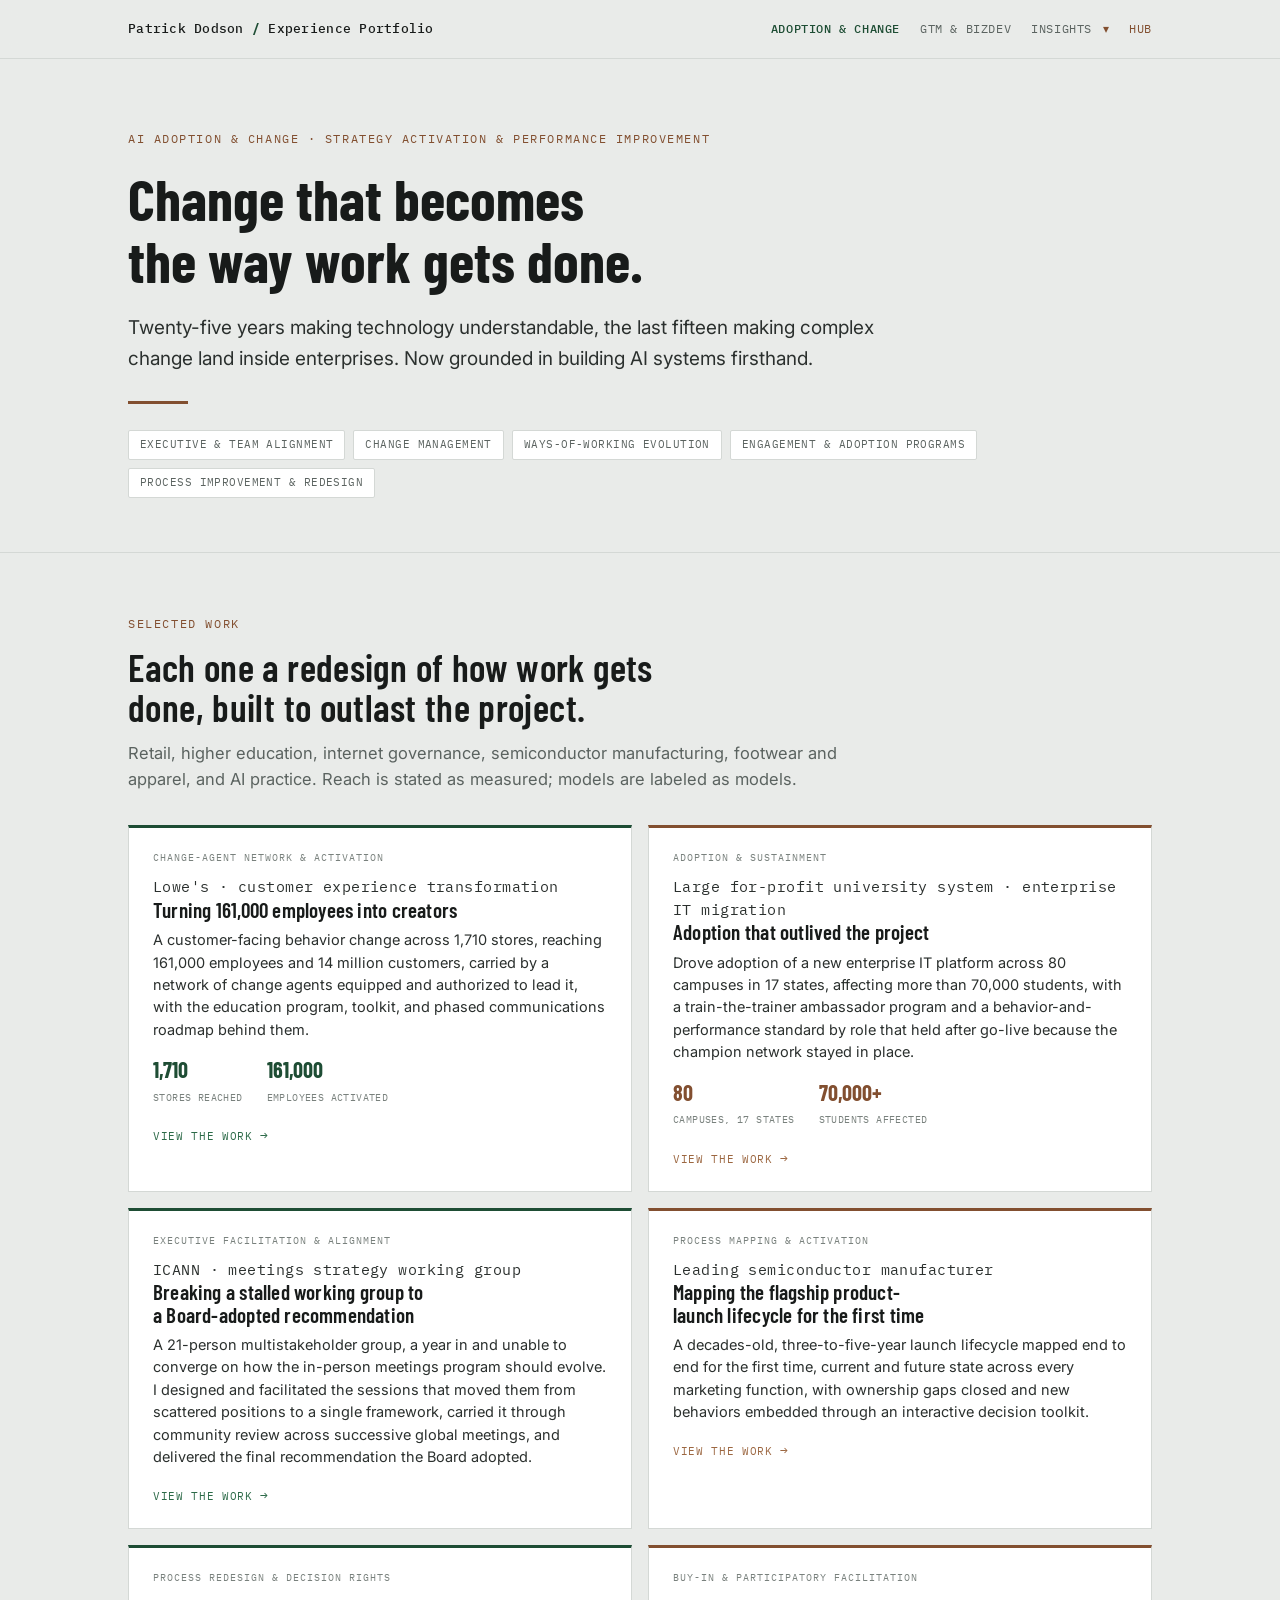
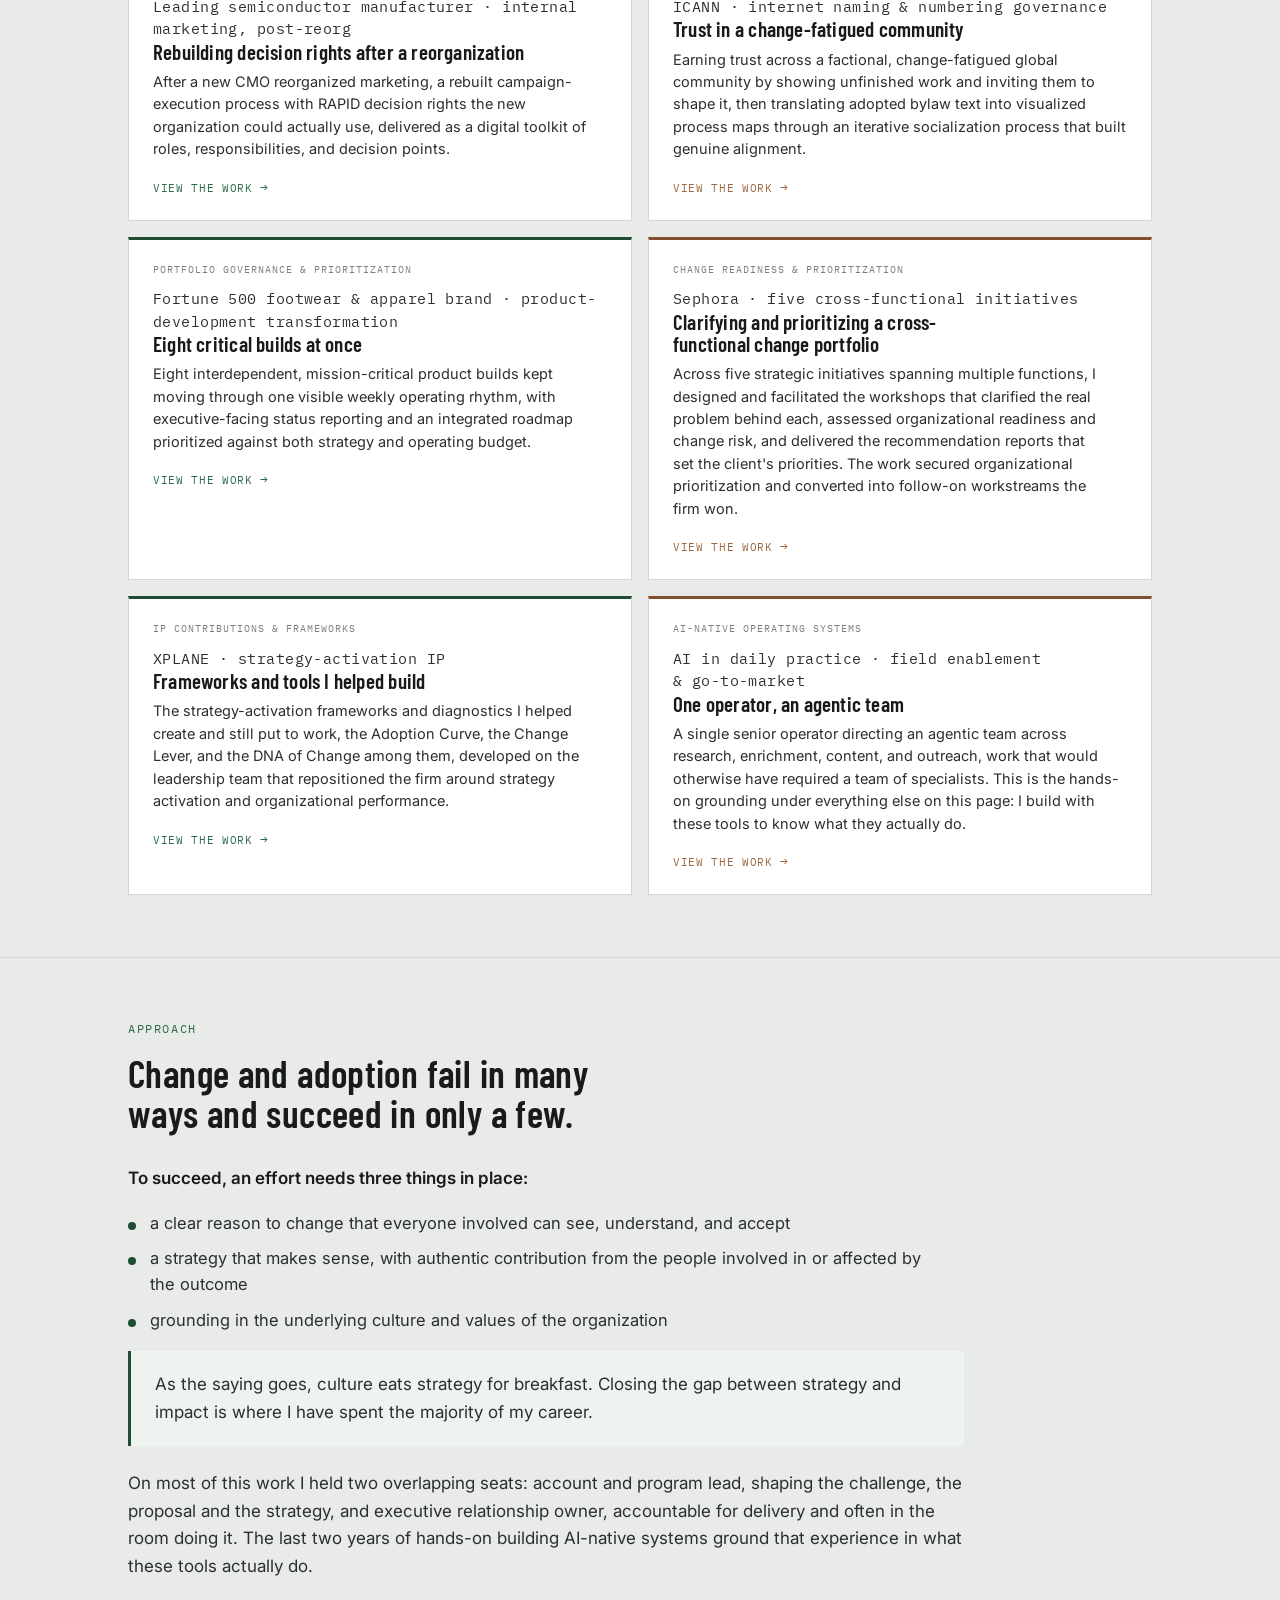
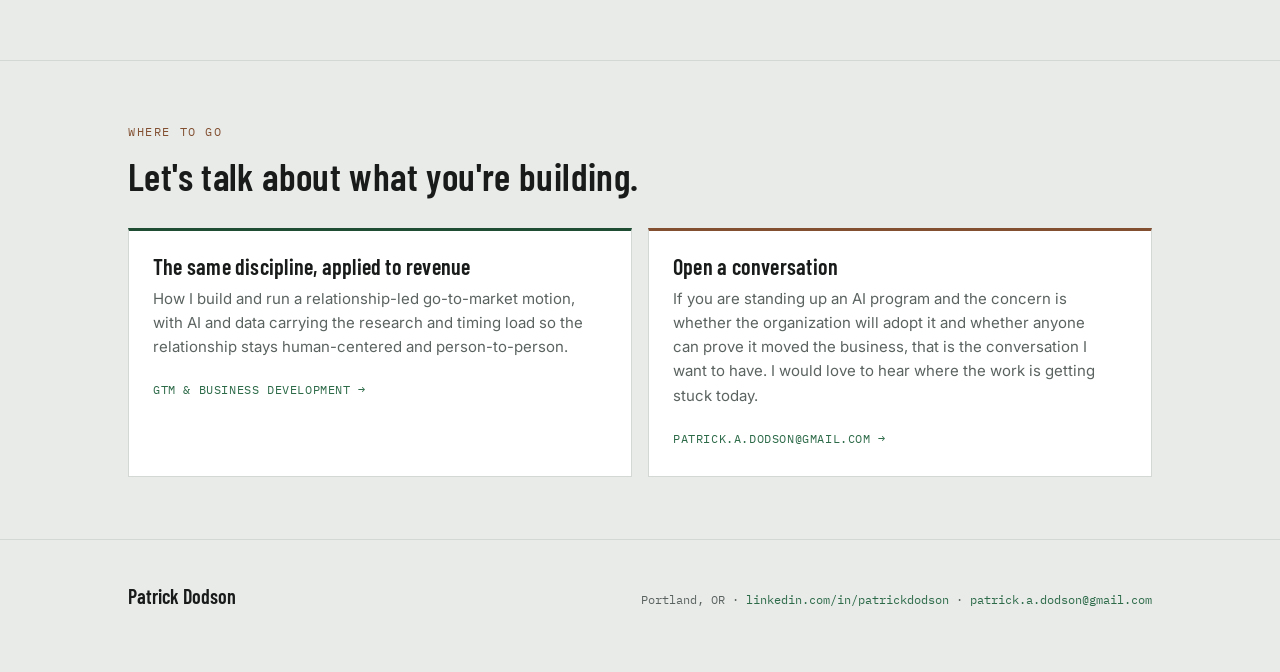
==== adoption-change.html @ 9bbde929 "Add files via upload" ====
<!DOCTYPE html>
<html lang="en">
<head>
<meta charset="utf-8">
<meta name="viewport" content="width=device-width, initial-scale=1">
<title>Patrick Dodson, AI Adoption &amp; Change</title>
<meta name="description" content="Twenty-five years understanding and communicating technology, the last fifteen making complex change land inside enterprises, now grounded in building AI systems by hand. Finding the real problem, then activating the adoption that makes a new way of working the default.">
<link rel="preconnect" href="https://fonts.googleapis.com">
<link rel="preconnect" href="https://fonts.gstatic.com" crossorigin>
<link href="https://fonts.googleapis.com/css2?family=Barlow+Condensed:wght@500;600;700&family=Inter:wght@400;500;600&family=IBM+Plex+Mono:wght@400;500&display=swap" rel="stylesheet">
<style>
/* ===== Perspective Suite shared shell (inlined; source: assets/suite.css) ===== */
/* ============================================================
 Perspective Suite - shared shell
 Paper-and-forest design system. One frame, every page inherits.
 Page-specific diagram CSS lives in each page's own <style> block.
 ============================================================ */

:root{
 --ink:#181b1a; --graphite:#2b302e; --gray:#5b6360; --muted:#79817d;
 --paper:#e9ebe9; --card:#ffffff; --line:#d4d8d5;
 --green:#1e4d34; --green2:#2c6a48; --greenwash:#eef3ef; --greenline:#cde0d3;
 --umber:#824f30; --umber2:#9c6741; --umberwash:#f2ebe3; --umberline:#e3d3c4;
 --disp:"Barlow Condensed",Arial,sans-serif;
 --body:"Inter",Arial,sans-serif;
 --mono:"IBM Plex Mono",ui-monospace,monospace;
}
*{box-sizing:border-box}
html{scroll-behavior:smooth}
body{margin:0;background:var(--paper);color:var(--ink);font-family:var(--body);
 font-size:17px;line-height:1.62;-webkit-font-smoothing:antialiased}
a{color:var(--green2);text-decoration:none}
a:hover{text-decoration:underline}
.wrap{max-width:1080px;margin:0 auto;padding:0 28px}
h1,h2,h3,h4{font-family:var(--disp);font-weight:600;line-height:1.06;letter-spacing:.01em;margin:0;text-wrap:balance}
p{margin:0 0 16px;text-wrap:pretty}
.eyebrow{font-family:var(--mono);font-size:11.5px;letter-spacing:.14em;text-transform:uppercase;color:var(--umber);margin:0 0 14px}
.eyebrow.g{color:var(--green2)}

/* ---- top bar: shared brand + suite nav ---- */
.top{position:sticky;top:0;z-index:40;background:rgba(233,235,233,.9);
 backdrop-filter:saturate(1.1) blur(8px);border-bottom:1px solid var(--line)}
.top .wrap{display:flex;align-items:center;justify-content:space-between;height:58px;gap:16px}
.brand{font-family:var(--mono);font-size:13px;letter-spacing:.02em;color:var(--ink);font-weight:500;white-space:nowrap}
.brand b{color:var(--green)}
.brand a{color:inherit}
.brand a:hover{text-decoration:none}
.nav{display:flex;align-items:center;flex-wrap:wrap;justify-content:flex-end}
.nav a{font-family:var(--mono);font-size:12px;letter-spacing:.05em;text-transform:uppercase;color:var(--gray);margin-left:20px}
.nav a:hover{color:var(--ink);text-decoration:none}
.nav a.here{color:var(--green);font-weight:500}
.nav a.hub{color:var(--umber)}
@media(max-width:900px){.nav a{margin-left:14px;font-size:11px}}

/* "Other perspectives" dropdown (no-JS, touch-safe via <details>) */
.drop{position:relative;margin-left:20px}
.drop>summary{list-style:none;cursor:pointer;font-family:var(--mono);font-size:12px;letter-spacing:.05em;
 text-transform:uppercase;color:var(--gray);white-space:nowrap}
.drop>summary::-webkit-details-marker{display:none}
.drop>summary::after{content:" \25BE";color:var(--umber);margin-left:3px}
.drop>summary:hover{color:var(--ink)}
.drop.hascur>summary{color:var(--green);font-weight:500}
.dropmenu{position:absolute;right:0;top:calc(100% + 12px);background:var(--card);border:1px solid var(--line);
 min-width:210px;padding:6px 0;box-shadow:0 8px 28px rgba(24,27,26,.12);z-index:50}
.dropmenu a{display:block;margin:0;padding:10px 16px;font-family:var(--mono);font-size:12px;letter-spacing:.04em;
 text-transform:uppercase;color:var(--gray)}
.dropmenu a:hover{background:var(--greenwash);color:var(--ink);text-decoration:none}
.dropmenu a.here{color:var(--green);font-weight:500}
@media(max-width:900px){.drop{margin-left:14px}.drop>summary{font-size:11px}}

/* ---- hero ---- */
.hero{padding:70px 0 54px;border-bottom:1px solid var(--line)}
.hero .kicker{font-family:var(--mono);font-size:12px;letter-spacing:.13em;text-transform:uppercase;color:var(--umber);margin-bottom:20px}
.hero h1{font-size:clamp(34px,5.6vw,58px);font-weight:700;letter-spacing:0;max-width:20ch}
.hero .lede{font-size:19px;max-width:66ch;margin-top:22px;color:var(--graphite)}
.hero .lede2{font-size:16px;max-width:66ch;margin-top:14px;color:var(--gray)}
.hero .rule{width:60px;height:3px;background:var(--umber);margin:26px 0 0}
.hero .disciplines{display:flex;flex-wrap:wrap;gap:8px;margin-top:26px}
.hero .disciplines span{font-family:var(--mono);font-size:11px;letter-spacing:.04em;text-transform:uppercase;color:var(--gray);
 background:var(--card);border:1px solid var(--line);border-radius:2px;padding:5px 11px}

/* ---- section shell ---- */
section{padding:62px 0;border-bottom:1px solid var(--line)}
.sec-head{max-width:80ch;margin-bottom:32px}
.sec-head h2{font-size:clamp(26px,3.6vw,38px);font-weight:600}
.sec-head .sub{color:var(--gray);margin-top:12px;font-size:16.5px;max-width:72ch}

/* ---- diagram shell (site convention) ---- */
.dwrap{border:1px solid var(--line);background:var(--card);padding:26px 26px 28px;margin:6px 0 4px}
.dcap{font-family:var(--mono);font-size:11px;letter-spacing:.08em;text-transform:uppercase;color:var(--gray);margin-bottom:22px}
.dcap b{color:var(--umber)}
.note{font-family:var(--mono);font-size:11px;color:var(--muted);letter-spacing:.02em;margin-top:20px;max-width:72ch;line-height:1.6}

/* ---- reusable POV callout pair (opinionated vs observer) ---- */
.pair{display:grid;grid-template-columns:1fr 1fr;gap:16px;margin-top:26px}
@media(max-width:680px){.pair{grid-template-columns:1fr}}
.pcard{background:var(--paper);border:1px solid var(--line);border-top:3px solid var(--green);padding:20px 22px}
.pcard.um{border-top-color:var(--umber)}
.pcard .lab{font-family:var(--mono);font-size:10px;letter-spacing:.1em;text-transform:uppercase;color:var(--muted);margin-bottom:8px}
.pcard h4{font-family:var(--disp);font-weight:600;font-size:19px;color:var(--ink);margin-bottom:8px}
.pcard p{font-size:14px;color:var(--graphite);line-height:1.55;margin:0}
.implic{margin-top:16px;background:var(--umberwash);border:1px solid var(--umberline);border-radius:2px;padding:22px 26px}
.implic .lab{font-family:var(--mono);font-size:10px;letter-spacing:.1em;text-transform:uppercase;color:var(--umber);margin-bottom:8px}
.implic p{font-size:15px;color:var(--graphite);line-height:1.6;margin:0}
.implic.g{background:var(--greenwash);border-color:var(--greenline)}
.implic.g .lab{color:var(--green2)}

/* ---- the POV "sermon" block (first-person, opinionated) ---- */
.pov{max-width:76ch}
.pov p{font-size:17px;color:var(--graphite);margin:0 0 18px}
.pov p strong{color:var(--ink);font-weight:600}
.povmark{border-left:3px solid var(--umber);background:var(--umberwash);padding:20px 24px;margin:8px 0 24px}
.povmark p{margin:0;font-size:17px;color:var(--graphite)}
.povmark.g{border-left-color:var(--green);background:var(--greenwash)}

/* ---- reusable maturity / readiness ladder ---- */
.mat{display:flex;flex-direction:column;gap:6px}
.stage{display:grid;grid-template-columns:44px 1fr;gap:16px;background:var(--paper);border:1px solid var(--line);padding:16px 18px;align-items:start}
.stage .sn{font-family:var(--disp);font-weight:700;font-size:26px;color:var(--muted);line-height:1;text-align:center}
.stage .sname{font-family:var(--disp);font-weight:600;font-size:19px;color:var(--ink);margin-bottom:4px}
.stage .slook{font-size:14px;color:var(--graphite);line-height:1.5;margin:0 0 8px}
.stage .snext{font-family:var(--mono);font-size:11px;letter-spacing:.02em;color:var(--gray);line-height:1.45}
.stage .snext b{color:var(--umber);font-weight:500}
.stage.top{border-color:var(--greenline);background:var(--greenwash);border-left:3px solid var(--green)}
.stage.top .sn{color:var(--green)}
.stage.top .snext b{color:var(--green2)}

/* ---- generic content cards (record, method) ---- */
.grid{display:grid;grid-template-columns:1fr 1fr;gap:16px;margin-top:8px}
@media(max-width:720px){.grid{grid-template-columns:1fr}}
.gcard{border:1px solid var(--line);background:var(--card);border-top:3px solid var(--green);padding:22px 24px}
.gcard.um{border-top-color:var(--umber)}
.gcard .tag{font-family:var(--mono);font-size:10px;letter-spacing:.1em;text-transform:uppercase;color:var(--muted);margin-bottom:10px}
.gcard h3{font-family:var(--disp);font-weight:600;font-size:21px;color:var(--ink);margin-bottom:8px}
.gcard p{font-size:14.5px;color:var(--graphite);line-height:1.55;margin:0}
.gcard .metrics{display:flex;gap:24px;margin-top:16px;flex-wrap:wrap}
.gcard .metric b{font-family:var(--disp);font-weight:700;font-size:22px;color:var(--green);display:block;line-height:1.1}
.gcard.um .metric b{color:var(--umber)}
.gcard .metric span{font-family:var(--mono);font-size:10px;letter-spacing:.04em;text-transform:uppercase;color:var(--muted)}

/* ---- where to go ---- */
.routes{display:grid;grid-template-columns:1fr 1fr;gap:16px;margin-top:8px}
@media(max-width:680px){.routes{grid-template-columns:1fr}}
.route{border:1px solid var(--line);background:var(--card);padding:24px}
.route.umber{border-top:3px solid var(--umber)}
.route.green{border-top:3px solid var(--green)}
.route h3{font-family:var(--disp);font-weight:600;font-size:22px;margin-bottom:8px}
.route p{font-size:15px;color:var(--gray);margin-bottom:16px}
.route .go{font-family:var(--mono);font-size:12px;letter-spacing:.05em;text-transform:uppercase;color:var(--green2)}

/* ---- footer ---- */
footer{padding:40px 0 60px}
footer .fx{display:flex;flex-wrap:wrap;justify-content:space-between;gap:16px;align-items:baseline}
footer .fname{font-family:var(--disp);font-weight:600;font-size:20px;color:var(--ink)}
footer .fmeta{font-family:var(--mono);font-size:12px;color:var(--gray)}

/* ---- shared pill component (layer stacks) ---- */
.pills{display:flex;flex-wrap:wrap;gap:4px}
.pill{font-family:var(--body);font-size:11.5px;padding:3px 9px;border-radius:2px;background:var(--card);color:var(--graphite);border:1px solid var(--line)}
.pill.hl{background:var(--umberwash);border-color:var(--umberline);color:var(--umber);font-weight:600}
.pill.g{background:var(--greenwash);border-color:var(--greenline);color:var(--green);font-weight:600}

</style>
<style>
 .povlist{margin:0 0 18px;padding:0;list-style:none;max-width:74ch}
 .povlist li{position:relative;padding-left:22px;margin-bottom:10px;font-size:16.5px;color:var(--graphite);line-height:1.55}
 .povlist li::before{content:"";position:absolute;left:0;top:11px;width:8px;height:8px;background:var(--green);border-radius:50%}
 .client{font-family:var(--mono);font-size:11px;letter-spacing:.03em;color:var(--umber);margin:0 0 8px}
</style>
<style>
/* case-card images (static, non-zoom) */
.gcard.hasimg{padding:0;overflow:hidden}
.gcard.hasimg .cbody{padding:22px 24px}
.cimg{display:block;width:100%;height:auto;border-bottom:1px solid var(--line);pointer-events:none;-webkit-user-select:none;user-select:none}
.cfig{margin:18px 0 0}
.cfig img{display:block;width:100%;height:auto;border:1px solid var(--line);border-radius:2px;background:var(--card);pointer-events:none;-webkit-user-select:none;user-select:none}
.cfig figcaption{font-family:var(--mono);font-size:10.5px;letter-spacing:.05em;text-transform:uppercase;color:var(--muted);margin-top:8px}
.cthumbs{display:flex;gap:10px;margin-top:18px;flex-wrap:wrap}
.cthumbs figure{margin:0;flex:1 1 0;min-width:132px}
.cthumbs figure img{display:block;width:100%;height:auto;border:1px solid var(--line);background:var(--card);border-radius:2px;pointer-events:none;-webkit-user-select:none;user-select:none}
.cthumbs figcaption{font-family:var(--mono);font-size:10px;letter-spacing:.04em;text-transform:uppercase;color:var(--muted);margin-top:6px}
</style>
<style>
/* expandable case cards + modal */
.casecard{cursor:pointer;transition:box-shadow .15s ease}
.casecard:hover{box-shadow:0 10px 26px rgba(24,27,26,.08)}
.casecard:focus-visible{outline:2px solid var(--green2);outline-offset:2px}
.cardmore{font-family:var(--mono);font-size:11px;letter-spacing:.06em;text-transform:uppercase;color:var(--green2);margin-top:16px}
.casecard.um .cardmore{color:var(--umber2)}
.cardmore span{font-size:13px}
.casemodal{position:fixed;inset:0;z-index:90;display:none;justify-content:center;align-items:flex-start;background:rgba(24,27,26,.5);padding:36px 18px;overflow-y:auto}
.casemodal[data-open="true"]{display:flex}
.casebox{background:var(--card);border:1px solid var(--line);max-width:780px;width:100%;padding:30px 34px 36px;position:relative;margin:auto}
.cm-close{position:absolute;top:14px;right:16px;font-family:var(--mono);font-size:12px;text-transform:uppercase;letter-spacing:.04em;border:1px solid var(--line);background:var(--paper);padding:6px 12px;cursor:pointer;color:var(--gray)}
.cm-close:hover{color:var(--ink);border-color:var(--gray)}
.cm-content .tag{font-family:var(--mono);font-size:10px;letter-spacing:.1em;text-transform:uppercase;color:var(--muted);margin-bottom:8px}
.cm-content .client{font-family:var(--mono);font-size:12px;color:var(--umber);letter-spacing:.02em;margin:0 0 8px}
.cm-content h3{font-family:var(--disp);font-weight:600;font-size:26px;line-height:1.1;margin:0 0 16px;text-wrap:balance;max-width:34ch}
.cm-content p{font-size:15px;line-height:1.62;color:var(--graphite);margin:0 0 14px}
.cm-hero{display:block;width:100%;height:auto;border:1px solid var(--line);margin:4px 0 18px;pointer-events:none;-webkit-user-select:none;user-select:none}
.cm-fig{margin:8px 0 18px}
.cm-fig img{display:block;width:100%;height:auto;border:1px solid var(--line);pointer-events:none;-webkit-user-select:none;user-select:none}
.cm-fig figcaption{font-family:var(--mono);font-size:10.5px;text-transform:uppercase;letter-spacing:.05em;color:var(--muted);margin-top:8px}
.cm-figbig{margin:14px 0 4px}
.cm-figbig img{display:block;width:100%;height:auto;border:1px solid var(--line);pointer-events:none;-webkit-user-select:none;user-select:none}
.cm-figbig figcaption{font-family:var(--mono);font-size:10.5px;text-transform:uppercase;letter-spacing:.05em;color:var(--muted);margin-top:8px}
.cm-figrow{display:grid;grid-template-columns:repeat(3,1fr);gap:12px;margin:8px 0 4px}.cm-figrow.two{grid-template-columns:repeat(2,1fr)}@media(max-width:560px){.cm-figrow{grid-template-columns:repeat(2,1fr)}}
.cm-figrow figure{margin:0}
.cm-figrow img{display:block;width:100%;height:auto;border:1px solid var(--line);pointer-events:none;-webkit-user-select:none;user-select:none}
.cm-figrow figcaption{font-family:var(--mono);font-size:9.5px;text-transform:uppercase;letter-spacing:.04em;color:var(--muted);margin-top:6px}
</style>
<style>.nb{white-space:nowrap}</style>
<style>
.cm-role{font-family:var(--mono);font-size:11px;letter-spacing:.03em;color:var(--umber);margin:0 0 16px}
.cm-row{margin:0 0 14px}
.cm-row .cm-label{font-family:var(--mono);font-size:10px;letter-spacing:.1em;text-transform:uppercase;color:var(--umber2);display:block;margin-bottom:3px}
.cm-row p{margin:0}
.cm-quote{border-left:3px solid var(--green);background:var(--greenwash);padding:14px 18px;margin:8px 0 16px;font-style:italic;color:var(--graphite)}
.cm-pipeline{display:flex;flex-wrap:wrap;align-items:stretch;gap:8px;margin:8px 0 18px}
.cm-pnode{border:1px solid var(--line);background:var(--paper);border-radius:3px;padding:8px 12px;min-width:92px}
.cm-pnm{font-family:var(--disp);font-weight:600;font-size:13px;color:var(--ink)}
.cm-pnd{font-family:var(--mono);font-size:9px;color:var(--gray);margin-top:2px}
.cm-parw{display:flex;align-items:center;color:var(--umber2);font-size:14px}
</style>
</head>
<body>

<div class="top">
 <div class="wrap">
 <div class="brand"><a href="index.html">Patrick&nbsp;Dodson&nbsp;<b>/</b>&nbsp;Experience&nbsp;Portfolio</a></div>
 <nav class="nav">
 <a href="adoption-change.html" class="here">Adoption &amp; Change</a>
 <a href="gtm-bizdev.html">GTM &amp; BizDev</a>
 <details class="drop">
 <summary>Insights</summary>
 <div class="dropmenu">
 <a href="data-analytics.html">Data &amp; Analytics</a>
 <a href="ai-factory.html">AI Factory</a>
 <a href="enterprise-ai-stack.html">Enterprise AI Stack</a>
 </div>
 </details>
 <a href="index.html" class="hub">Hub</a>
 </nav>
 </div>
</div>

<!-- HERO -->
<header class="hero">
 <div class="wrap">
 <div class="kicker">AI Adoption &amp; Change &middot; Strategy activation &amp; performance improvement</div>
 <h1>Change that becomes the way work gets done.</h1>
 <p class="lede">Twenty-five years making technology understandable, the last fifteen making complex change land inside enterprises. Now grounded in building AI systems firsthand.</p>
 <div class="rule"></div>
 <div class="disciplines">
 <span>Executive &amp; team alignment</span>
 <span>Change management</span>
 <span>Ways-of-working evolution</span>
 <span>Engagement &amp; adoption programs</span>
 <span>Process improvement &amp; redesign</span>
 </div>
 </div>
</header>

<!-- SELECTED WORK -->
<section id="work">
 <div class="wrap">
 <div class="sec-head">
 <div class="eyebrow">Selected work</div>
 <h2>Each one a redesign of how work gets done, built to outlast the project.</h2>
 <p class="sub">Retail, higher education, internet governance, semiconductor manufacturing, footwear and apparel, and AI practice. Reach is stated as measured; models are labeled as models.</p>
 </div>
 <div class="grid">

 <div class="gcard casecard" role="button" tabindex="0" data-case="lowes" aria-haspopup="dialog">
 <div class="tag">Change-agent network &amp; activation</div>
 <p class="client">Lowe's &middot; customer experience transformation</p>
 <h3>Turning 161,000 employees into creators</h3>
 <p>A customer-facing behavior change across 1,710 stores, reaching 161,000 employees and 14 million customers, carried by a network of change agents equipped and authorized to lead it, with the education program, toolkit, and phased communications roadmap behind them.</p>
 <div class="metrics">
 <div class="metric"><b>1,710</b><span>Stores reached</span></div>
 <div class="metric"><b>161,000</b><span>Employees activated</span></div>
 </div>
 <div class="cardmore">View the work <span aria-hidden="true">&rarr;</span></div>
 </div>

 <div class="gcard um casecard" role="button" tabindex="0" data-case="university" aria-haspopup="dialog">
 <div class="tag">Adoption &amp; sustainment</div>
 <p class="client">Large for-profit university system &middot; enterprise IT migration</p>
 <h3>Adoption that outlived the project</h3>
 <p>Drove adoption of a new enterprise IT platform across 80 campuses in 17 states, affecting more than 70,000 students, with a train-the-trainer ambassador program and a behavior-and-performance standard by role that held after go-live because the champion network stayed in place.</p>
 <div class="metrics">
 <div class="metric"><b>80</b><span>Campuses, 17 states</span></div>
 <div class="metric"><b>70,000+</b><span>Students affected</span></div>
 </div>
 <div class="cardmore">View the work <span aria-hidden="true">&rarr;</span></div>
 </div>

 <div class="gcard casecard" role="button" tabindex="0" data-case="icann" aria-haspopup="dialog">
 <div class="tag">Executive facilitation &amp; alignment</div>
 <p class="client">ICANN &middot; meetings strategy working group</p>
 <h3>Breaking a stalled working group to a Board-adopted recommendation</h3>
 <p>A 21-person multistakeholder group, a year in and unable to converge on how the in-person meetings program should evolve. I designed and facilitated the sessions that moved them from scattered positions to a single framework, carried it through community review across successive global meetings, and delivered the final recommendation the Board adopted.</p>
 <div class="cardmore">View the work <span aria-hidden="true">&rarr;</span></div>
 </div>


 <div class="gcard um casecard" role="button" tabindex="0" data-case="semi-lifecycle" aria-haspopup="dialog">
 <div class="tag">Process mapping &amp; activation</div>
 <p class="client">Leading semiconductor manufacturer</p>
 <h3>Mapping the flagship product-launch lifecycle for the first time</h3>
 <p>A decades-old, three-to-five-year launch lifecycle mapped end to end for the first time, current and future state across every marketing function, with ownership gaps closed and new behaviors embedded through an interactive decision toolkit.</p>
 <div class="cardmore">View the work <span aria-hidden="true">&rarr;</span></div>
 </div>

 <div class="gcard casecard" role="button" tabindex="0" data-case="semi-decision" aria-haspopup="dialog">
 <div class="tag">Process redesign &amp; decision rights</div>
 <p class="client">Leading semiconductor manufacturer &middot; internal marketing, post-reorg</p>
 <h3>Rebuilding decision rights after a reorganization</h3>
 <p>After a new CMO reorganized marketing, a rebuilt campaign-execution process with RAPID decision rights the new organization could actually use, delivered as a digital toolkit of roles, responsibilities, and decision points.</p>
 <div class="cardmore">View the work <span aria-hidden="true">&rarr;</span></div>
 </div>

 <div class="gcard um casecard" role="button" tabindex="0" data-case="icann-trust" aria-haspopup="dialog">
 <div class="tag">Buy-in &amp; participatory facilitation</div>
 <p class="client">ICANN &middot; internet naming &amp; numbering governance</p>
 <h3>Trust in a change-fatigued community</h3>
 <p>Earning trust across a factional, change-fatigued global community by showing unfinished work and inviting them to shape it, then translating adopted bylaw text into visualized process maps through an iterative socialization process that built genuine alignment.</p>
 <div class="cardmore">View the work <span aria-hidden="true">&rarr;</span></div>
 </div>

 <div class="gcard casecard" role="button" tabindex="0" data-case="footwear" aria-haspopup="dialog">
 <div class="tag">Portfolio governance &amp; prioritization</div>
 <p class="client">Fortune 500 footwear &amp; apparel brand &middot; product-development transformation</p>
 <h3>Eight critical builds at once</h3>
 <p>Eight interdependent, mission-critical product builds kept moving through one visible weekly operating rhythm, with executive-facing status reporting and an integrated roadmap prioritized against both strategy and operating budget.</p>
 <div class="cardmore">View the work <span aria-hidden="true">&rarr;</span></div>
 </div>

 <div class="gcard um casecard" role="button" tabindex="0" data-case="sephora" aria-haspopup="dialog">
 <div class="tag">Change readiness &amp; prioritization</div>
 <p class="client">Sephora &middot; five cross-functional initiatives</p>
 <h3>Clarifying and prioritizing a cross-functional change portfolio</h3>
 <p>Across five strategic initiatives spanning multiple functions, I designed and facilitated the workshops that clarified the real problem behind each, assessed organizational readiness and change risk, and delivered the recommendation reports that set the client's priorities. The work secured organizational prioritization and converted into follow-on workstreams the firm won.</p>
 <div class="cardmore">View the work <span aria-hidden="true">&rarr;</span></div>
 </div>


 <div class="gcard casecard" role="button" tabindex="0" data-case="ip-frameworks" aria-haspopup="dialog">
 <div class="tag">IP contributions &amp; frameworks</div>
 <p class="client">XPLANE &middot; strategy-activation IP</p>
 <h3>Frameworks and tools I helped build</h3>
 <p>The strategy-activation frameworks and diagnostics I helped create and still put to work, the Adoption Curve, the Change Lever, and the DNA of Change among them, developed on the leadership team that repositioned the firm around strategy activation and organizational performance.</p>
 <div class="cardmore">View the work <span aria-hidden="true">&rarr;</span></div>
 </div>

 <div class="gcard um casecard" role="button" tabindex="0" data-case="ai-operator" aria-haspopup="dialog">
 <div class="tag">AI-native operating systems</div>
 <p class="client">AI in daily practice &middot; field enablement &amp; <span class="nb">go-to-market</span></p>
 <h3>One operator, an agentic team</h3>
 <p>A single senior operator directing an agentic team across research, enrichment, content, and outreach, work that would otherwise have required a team of specialists. This is the hands-on grounding under everything else on this page: I build with these tools to know what they actually do.</p>
 <div class="cardmore">View the work <span aria-hidden="true">&rarr;</span></div>
 </div>

 </div>
 </div>
</section>

<!-- APPROACH -->
<section id="approach">
 <div class="wrap">
 <div class="sec-head">
 <div class="eyebrow g">Approach</div>
 <h2>Change and adoption fail in many ways and succeed in only a few.</h2>
 </div>
 <div class="pov">
 <p class="lead" style="font-size:17px;color:var(--ink);font-weight:600">To succeed, an effort needs three things in place:</p>
 <ul class="povlist">
 <li>a clear reason to change that everyone involved can see, understand, and accept</li>
 <li>a strategy that makes sense, with authentic contribution from the people involved in or affected by the outcome</li>
 <li>grounding in the underlying culture and values of the organization</li>
 </ul>
 <div class="povmark g">
 <p>As the saying goes, culture eats strategy for breakfast. Closing the gap between strategy and impact is where I have spent the majority of my career.</p>
 </div>
 <p>On most of this work I held two overlapping seats: account and program lead, shaping the challenge, the proposal and the strategy, and executive relationship owner, accountable for delivery and often in the room doing it. The last two years of hands-on building AI-native systems ground that experience in what these tools actually do.</p>
 </div>
 </div>
</section>

<!-- WHERE TO GO -->
<section id="talk">
 <div class="wrap">
 <div class="sec-head">
 <div class="eyebrow">Where to go</div>
 <h2>Let's talk about what you're building.</h2>
 </div>
 <div class="routes">
 <div class="route green">
 <h3>The same discipline, applied to revenue</h3>
 <p>How I build and run a relationship-led go-to-market motion, with AI and data carrying the research and timing load so the relationship stays human-centered and person-to-person.</p>
 <a class="go" href="gtm-bizdev.html">GTM &amp; business development &rarr;</a>
 </div>
 <div class="route umber">
 <h3>Open a conversation</h3>
 <p>If you are standing up an AI program and the concern is whether the organization will adopt it and whether anyone can prove it moved the business, that is the conversation I want to have. I would love to hear where the work is getting stuck today.</p>
 <a class="go" href="mailto:patrick.a.dodson@gmail.com">patrick.a.dodson@gmail.com &rarr;</a>
 </div>
 </div>
 </div>
</section>

<footer>
 <div class="wrap fx">
 <div class="fname">Patrick Dodson</div>
 <div class="fmeta">Portland, OR &middot; <a href="https://www.linkedin.com/in/patrickdodson" target="_blank" rel="noopener">linkedin.com/in/patrickdodson</a> &middot; <a href="mailto:patrick.a.dodson@gmail.com">patrick.a.dodson@gmail.com</a></div>
 </div>
</footer>


<div class="casemodal" id="caseModal" role="dialog" aria-modal="true" aria-label="Case study">
 <div class="casebox"><button class="cm-close">Close &times;</button><div class="cm-content"></div></div>
</div>
<div hidden id="caseSources">
<div class="casesrc" id="case-icann"><div class="tag">Executive facilitation &amp; alignment</div><p class="client">ICANN · meetings strategy working group</p><h3>Breaking a stalled working group to a Board-adopted recommendation</h3><p>ICANN's multistakeholder working group had spent roughly a year trying to agree how the in-person meetings program should evolve, and had stalled. The questions were real, the stakeholders many, and the group could not converge on a way forward.</p><p>I designed and facilitated the working sessions that moved a 21-person group from scattered positions to a single framework, then carried that framework through community review across successive global meetings so it held up in public before it ever reached the Board.</p><p>The Board adopted the final recommendation, including a regional-rotation schedule and an evolved public-forum structure for the meetings program.</p><div class="cm-figrow two"><figure><img src="assets/img/icann_hero.jpg" alt="Facilitated multistakeholder working session"><figcaption>Facilitating the multistakeholder working sessions</figcaption></figure><figure><img src="assets/img/icann_reco.png" alt="The regional-rotation meetings schedule the Board adopted"><figcaption>The meetings rotation the Board adopted at ICANN50</figcaption></figure></div></div>
<div class="casesrc" id="case-sephora"><div class="tag">Change readiness &amp; prioritization</div><p class="client">Sephora · five cross-functional initiatives</p><h3>Clarifying and prioritizing a cross-functional change portfolio</h3><p>Rapid growth had outpaced the organization's processes, and leadership needed to decide which initiatives would most improve how its people work, and in what order.</p><p>Across five cross-functional initiatives, I designed and facilitated the assessment and the workshops that clarified the real problem behind each, read organizational readiness and change risk, and produced the recommendation reports leadership set its priorities from.</p><p>The work secured organizational prioritization and converted into follow-on workstreams the firm won.</p><div class="cm-figrow"><figure><img src="assets/img/seph_journey.png" alt="Change activation journey model"><figcaption>Activation journey</figcaption></figure><figure><img src="assets/img/seph_impact.png" alt="Change impact assessment overview"><figcaption>Impact assessment</figcaption></figure><figure><img src="assets/img/seph_tools.png" alt="Recommended activation tools and tactics"><figcaption>Tools &amp; tactics</figcaption></figure></div><figure class="cm-figbig"><img src="assets/img/seph_activities.png" alt="The assessment and facilitation process"><figcaption>Assessment and facilitation process</figcaption></figure></div>
<div class="casesrc" id="case-semi-lifecycle"><div class="tag">Process mapping &amp; activation</div><p class="client">Leading Semiconductor Manufacturer · marketing lifecycle for flagship product launches</p><h3>Mapping the flagship product-launch lifecycle for the first time</h3><p class="cm-role">Role · account and program lead, and delivery team member</p><div class="cm-row"><span class="cm-label">Problem</span><p>The company's marketing for flagship product launches ran on a lifecycle that cascaded three to five years across more than a dozen functions. When one function raised a flag, no one, including the CMO, could tell whether it was recoverable inside the launch window or a real threat to being ready when the product shipped. Ownership was unclear from function to function, no one owned the whole process end-to-end, (and we found a six-month stretch with no one minding the process at all).</p></div><div class="cm-row"><span class="cm-label">Complexity</span><p>A decades-old methodology executed through habit and tribal knowledge, carried in people's heads across a massive staff ecosystem, with hand-offs, gives and gets, and dependencies that had never been made explicit.</p></div><div class="cm-row"><span class="cm-label">What I did</span><p>Mapped the entire lifecycle end to end for the first time, stage by stage, through every marketing function, with the people who run it. Clarified groups, milestones, roles, and interdependencies at every stage, and defined the paths connecting each marketer with those before and after them. Built a department alignment kit with online and offline resource planning and training, plus a visual vocabulary, activation tools, templates, and playbooks to embed the new behaviors.</p></div><div class="cm-row"><span class="cm-label">How it stuck</span><p>An online knowledge-sharing portal grounded the change so teams found the process at the moment they needed it, not in a binder they would never open.</p></div><div class="cm-row"><span class="cm-label">Result</span><p>Delivered visibility into entire process across a massive staff ecosystem for the first time, shifting a decades-old methodology. Broke down silos from product inception through campaigns and launch, and improved the ability to spot bottlenecks, balance workload, and escalate material issues to executive leadership.</p></div><div class="cm-figrow two"><figure><img src="assets/img/semi_lifecycle_1.jpg" alt="Process maps and activation tools on the wall"><figcaption>A visual vocabulary, activation tools, templates, and playbooks to embed new behaviors.</figcaption></figure><figure><img src="assets/img/semi_lifecycle_2.jpg" alt="Knowledge-sharing portal screens"><figcaption>An online knowledge-sharing portal to ground the change in daily practice.</figcaption></figure></div></div>
<div class="casesrc" id="case-semi-decision"><div class="tag">Process redesign &amp; decision rights</div><p class="client">Leading Semiconductor Manufacturer · internal marketing function, following a reorganization under a new CMO</p><h3>Rebuilding decision rights after a reorganization</h3><p class="cm-role">Role · account and program lead, and delivery team member</p><div class="cm-row"><span class="cm-label">Problem</span><p>A new CMO reorganized the marketing function, and campaign execution needed a consistent process and clear decision-making to match the new structure. Without it, the reorganization would leave people unsure who decided what, and the launch machine would stall on ambiguity.</p></div><div class="cm-row"><span class="cm-label">Complexity</span><p>The redesign had to span all marketing functions and supporting departments at once, and land a new decision model people would actually use in daily work, not just a diagram on a wall.</p></div><div class="cm-row"><span class="cm-label">What I did</span><p>Mapped current and future state across all marketing functions and supporting departments, and applied a RAPID decision model so every step of the new process carried a clear recommend, agree, perform, input, and decide. Built an interactive digital toolkit depicting roles, responsibilities, efforts, and decision points across the new operating process, so the reorganized team could see exactly how work and decisions now flowed.</p></div><div class="cm-row"><span class="cm-label">How it stuck</span><p>The interactive toolkit gave the reorganized function a shared, navigable reference for the new way of working, tied to the new structure rather than the habits of the old one.</p></div><div class="cm-row"><span class="cm-label">Result</span><p>A consistent campaign-execution process aligned to the reorganized marketing organization, with decision rights made explicit at every stage and a living reference the team could navigate.</p></div><figure class="cm-figbig"><img src="assets/img/semi_decision_1.jpg" alt="RAPID decision-rights card opened on the campaign process map"><figcaption>A stage of the redesigned process with its RAPID card opened, showing who recommends, agrees, performs, inputs, and decides.</figcaption></figure></div>
<div class="casesrc" id="case-lowes"><div class="tag">Behavior change at scale</div><p class="client">Lowe's · customer experience transformation</p><h3>Turning 161,000 employees into creators</h3><p class="cm-role">Role · account and program lead, and delivery team member</p><div class="cm-row"><span class="cm-label">Problem</span><p>Lowe's set out to deliver a new customer experience across its stores, which meant moving frontline employees from an order-taker mindset to a creator mindset. The scale was the challenge: 1,710 stores, 161,000 employees, and 14 million customers.</p></div><div class="cm-row"><span class="cm-label">Complexity</span><p>A behavior change reaching every store and every employee segment, with no lever except influence, where success depended on frontline associates actually adopting a new way of working with customers.</p></div><div class="cm-row"><span class="cm-label">What I did</span><p>Established the organizational foundation for change. Audited current state to inform a current-to-future-state strategy, behavioral standards, and guidelines; built an employee engagement framework and a phased communications roadmap reaching every store; created an education program and an engagement toolkit of alignment maps, learning tools, in-store signage, playbooks, and executive presentations; produced a two-minute Creator Mindset animation and leadership learning maps; mapped the ideal customer experience at home, on the go, in-store, and in the contact center; and reinforced the behaviors with table tents in break rooms and cafeterias.</p></div><div class="cm-row"><span class="cm-label">How it stuck</span><p>Created a network of change agents, equipped and authorized to drive the new customer-facing behaviors, who became the leaders driving the initiative across every store.</p></div><div class="cm-row"><span class="cm-label">Result</span><p>The organizational foundation for change established across 1,710 stores and 161,000 employees, with a change-agent network carrying the new behaviors into daily store operations.</p></div><div class="cm-figrow"><figure><img src="assets/img/lowes_1.jpg" alt="Changing the associate's mindset sketch"><figcaption>Changing the associate's mindset, from order-taker to creator, sketched with the team.</figcaption></figure><figure><img src="assets/img/lowes_2.jpg" alt="Creator Mindset animation still"><figcaption>A two-minute Creator Mindset animation set expectations for the new way of working.</figcaption></figure></div><figure class="cm-figbig"><img src="assets/img/lowes_3.jpg" alt="Inspiring Creators customer experience map"><figcaption>Customer experience mapping: the ideal outcome at home, on the go, in-store, and in the contact center.</figcaption></figure></div>
<div class="casesrc" id="case-icann-trust"><div class="tag">Trust &amp; participatory change</div><p class="client">ICANN · the body coordinating and managing the internet's naming and numbering system</p><h3>Trust in a change-fatigued community</h3><p class="cm-role">Role · account and program lead, and active member of the delivery team</p><div class="cm-row"><span class="cm-label">Problem</span><p>ICANN needed to move its global multistakeholder community and its own organization through significant change in a very short timeframe. The community was factional and openly suspicious of incoming leadership. The roughly 400-person staff carried low morale and change fatigue from earlier efforts that never landed.</p></div><div class="cm-row"><span class="cm-label">Complexity</span><p>No single party had authority over the outcome. Trust had to be earned across groups with competing interests, and a new CEO's credibility was on the line before he had a track record to stand on.</p></div><div class="cm-row"><span class="cm-label">What I did</span><p>Where the usual move was to produce a finished visual in weeks that could be used for communicating a strategy, we worked with the incoming CEO to take a wholly different approach: creating partially-developed concepts and ideas and generating deliberately unfinished, blueprint-level drafts that signaled his understanding was still forming and invited the community to shape it rather than judge it. I helped design and run that participatory process, including multiple input and collaboration sessions with ICANN staff and Community Leaders, and even a single community input session with more than 800 attendees at a global ICANN meeting. The results of those efforts drove production of finished visual infographic maps from the community's own inputs. In parallel I designed and help lead a culture assessment for the core organization: one-on-one interviews with executives and board members, a working session with staff, and a Culture and Change report and strategic narrative that paired current and future-state maps with a specific change case, including surfaced obstacles, and recommendation approaches to address them.</p></div><div class="cm-row"><span class="cm-label">How it stuck</span><p>Showing unfinished work turned stakeholders into participants and changed judgment into contribution. The process itself became the vehicle for building trust that carried into later change efforts. This is why we refer to the deliverables as artifacts: they are what is left behind that represents a change in how a team engages and solves sticky or complex challenges.</p></div><div class="cm-row"><span class="cm-label">Result</span><p>A shared framework of understanding across factions, and a repeatable participatory model the organization reused as it worked through its most consequential transitions.</p></div><blockquote class="cm-quote">"We count on this partnership to help us navigate along the path of change."</blockquote><div class="cm-figrow"><figure><img src="assets/img/icann_trust_2.jpg" alt="Working group facilitation sessions"><figcaption>Facilitating alignment across working groups and stakeholder communities.</figcaption></figure><figure><img src="assets/img/icann_trust_3.jpg" alt="Who Runs the Internet map built with the community"><figcaption>Maps built from the community's own inputs became shared reference points and frameworks for understanding and evaluating change progress, not top-down pronouncements that miss the mark.</figcaption></figure></div><figure class="cm-figbig"><img src="assets/img/icann_trust_1.jpg" alt="Culture change workshops and current-to-future-state maps"><figcaption>Culture Change Initiative: interviews, working sessions, paired current and future-state maps, and a culture change assessment for the executive leadership team.</figcaption></figure></div>
<div class="casesrc" id="case-ai-operator"><div class="tag">AI-native operating systems</div><p class="client">AI in daily practice · field enablement and go-to-market</p><h3>One operator, an agentic team</h3><p class="cm-role">Role · principal, built and operated end to end</p><div class="cm-row"><span class="cm-label">Problem</span><p>A market and channel development team ran an under-resourced field force that had to identify ideal-profile independent agencies for a professional employer offering, with limited tooling for the research.</p></div><div class="cm-row"><span class="cm-label">Complexity</span><p>The sourcing and qualification work was manual, slow, and hard to reproduce consistently across a field team, which put the burden on individual judgment rather than a repeatable rule.</p></div><div class="cm-row"><span class="cm-label">What I did</span><p>Built an operating engine, not a headcount. Claude and Clay for sourcing and enrichment, MCP integrations to bring local data files and web tools into the workflow, and generated outputs the field team could act on. From an 831-row licensing seed I narrowed to 398 verified independent agencies by territory and name-pattern rules, then scored to a 57-agency priority tier, and codified it as a portable playbook for other metros.</p></div><div class="cm-row"><span class="cm-label">Measured &amp; modeled</span><p>The row counts above are actuals. On effort, I built a bottom-up model, labeled as a model, that set a 4.5-hour-per-contact manual baseline and put a 600-contact run at roughly 2,700 hours of displaced manual effort against about four hours of engineering and human oversight.</p></div><div class="cm-row"><span class="cm-label">On my own engine</span><p>Same pattern for my own go-to-market work, with a quality-assurance step for sequences before outreach, and Claude, Figma, and GitHub to build proposal and pipeline engagements. Work that would have required a team of four, a marketing manager, an information and graphic designer, a UI and UX developer, and a content writer, I directed as a single senior operator running a comparable team of agentic members.</p></div><div class="cm-row"><span class="cm-label">The point</span><p>The staffing savings were real but beside the point for a bootstrapped operator. The breakthrough was cadence. What once took weeks now takes days; what took days now takes hours. Two purposeful years in the tools taught me what these systems actually do, so I can tell an organization what is worth implementing, and why, before it starts "flinging AI" at problems out of FOMO.</p></div><div class="cm-pipeline"><div class="cm-pnode"><div class="cm-pnm">Source &amp; enrich</div><div class="cm-pnd">Claude + Clay</div></div><div class="cm-parw">&rarr;</div><div class="cm-pnode"><div class="cm-pnm">Integrate</div><div class="cm-pnd">MCP: local files + web tools</div></div><div class="cm-parw">&rarr;</div><div class="cm-pnode"><div class="cm-pnm">Score &amp; rule</div><div class="cm-pnd">territory + pattern rules, priority tiers</div></div><div class="cm-parw">&rarr;</div><div class="cm-pnode"><div class="cm-pnm">Generate</div><div class="cm-pnd">field-ready outputs &amp; surfaces</div></div><div class="cm-parw">&rarr;</div><div class="cm-pnode"><div class="cm-pnm">Oversee</div><div class="cm-pnd">QA + human judgment</div></div></div></div>
<div class="casesrc" id="case-footwear"><div class="tag">Portfolio governance</div><p class="client">Fortune 500 footwear and apparel brand · product-development transformation</p><h3>Eight critical builds at once</h3><p class="cm-role">Role · program lead, portfolio governance</p><div class="cm-row"><span class="cm-label">Problem</span><p>The brand was building a suite of eight distinct but interrelated, mission-critical product-development tools to replace legacy systems, each sponsored inside a complex organization with competing priorities.</p></div><div class="cm-row"><span class="cm-label">Complexity</span><p>Concurrent workstreams with different owners and dependencies. Left implicit, collisions and trade-offs surface late, and decisions get made reactively, late, and often absent of strategic context.</p></div><div class="cm-row"><span class="cm-label">What I did</span><p>I designed and facilitated a day-long strategy and planning session for the entire 35-plus-member team across all eight products, surfacing opportunities and tension points for the team to address together and align on the strategy. From there I made the work visible: an interactive dashboard shown on a large screen in the weekly team stand-up, with a multi-step escalation framework and, for each step, the associated content and the actions for remedy or resolution. Every workstream, its timing, dependencies, and benefits, was on the wall for everyone to see and reference.</p></div><div class="cm-row"><span class="cm-label">How it worked</span><p>When collisions surfaced, leaders made informed trade-offs together, aligned to the primary strategy, and everyone understood the reasoning behind a decision. The discipline was to keep the conversation about getting the answer right, not about individual or functional agendas, which only holds when everyone is bought into the strategy first.</p></div><div class="cm-row"><span class="cm-label">Result</span><p>A running operating rhythm that surfaced trade-offs early and resolved them in the open, across eight interdependent builds.</p></div></div>
<div class="casesrc" id="case-university"><div class="tag">Enterprise adoption</div><p class="client">Large for-profit university system · enterprise IT migration</p><h3>Adoption that outlived the project</h3><p class="cm-role">Role · account and program lead</p><div class="cm-row"><span class="cm-label">Problem</span><p>A migration to a new enterprise IT platform across 80 campuses in 17 states, affecting more than 70,000 students. Success depended on staff actually adopting new roles, workflows, and behaviors, not just the system going live.</p></div><div class="cm-row"><span class="cm-label">Complexity</span><p>The technical implementers owned the detailed, largely impenetrable training content for every process. Left there, adoption would stall on material no one could use day to day.</p></div><div class="cm-row"><span class="cm-label">What I did</span><p>Ran a gap analysis between current state and the target vision to surface barriers, clarified the value proposition to secure buy-in, and focused on the 100 most common use cases, turning dense content into accessible visual desk references for each of the six student-facing departments on every campus. Built a train-the-trainer ambassador network to create advocates, set behavior and performance standards by employee segment across more than 100 new processes, and stood up a dashboard to monitor and optimize the rollout.</p></div><div class="cm-row"><span class="cm-label">How it stuck</span><p>The ambassador and champion network stayed in place after launch to drive adoption and keep people supported and accountable, so the new way of working held rather than the effort ending at go-live.</p></div><div class="cm-row"><span class="cm-label">Result</span><p>Staff adoption across nearly 100 processes and a successful 18-month program with very high satisfaction.</p></div><div class="cm-figrow"><figure><img src="assets/img/university_2.jpg" alt="Accessible visual desk reference for a process"><figcaption>Dense process content turned into accessible visual desk references for the most common use cases.</figcaption></figure><figure><img src="assets/img/university_3.jpg" alt="18-month activation roadmap across stakeholder tiers"><figcaption>An 18-month activation roadmap sequencing awareness, training, and go-live support across every stakeholder tier.</figcaption></figure></div><figure class="cm-figbig"><img src="assets/img/university_1.jpg" alt="Change initiative journey map"><figcaption>The change journey mapped for staff: a phased path from preview and inform, through training, to go-live.</figcaption></figure></div>
<div class="casesrc" id="case-ip-frameworks"><div class="tag">IP contributions &amp; frameworks</div><p class="client">Frameworks and diagnostics I helped create at XPLANE and regularly put to work</p><h3>Frameworks and tools I helped build</h3><p class="cm-role">Role · co-author and practitioner</p><div class="cm-row"><span class="cm-label">In practice</span><p>A method is only as good as its adoption, so I lean on a core set of frameworks and tools that make change legible to the people living through it. I helped build these during my time at XPLANE, and I still reach for them.</p></div><div class="cm-figrow"><figure><img src="assets/img/ip_frameworks_1.jpg" alt="Adoption Curve"><figcaption>The Adoption Curve: moving people from Hear it, to Believe it, to Live it, tracked as degree of support over time.</figcaption></figure><figure><img src="assets/img/ip_frameworks_2.jpg" alt="Change Lever"><figcaption>The Change Lever: strategy and tactics move an organization from current to future state, with capacity for change as the fulcrum.</figcaption></figure><figure><img src="assets/img/ip_frameworks_3.jpg" alt="DNA of Change eight design principles"><figcaption>DNA of Change: eight design principles for organizational transformation.</figcaption></figure><figure><img src="assets/img/ip_frameworks_4.jpg" alt="Barriers to Behavior Change diagnostic"><figcaption>Barriers to Behavior Change: a user-centered diagnostic for surfacing where resistance actually lives.</figcaption></figure><figure><img src="assets/img/ip_frameworks_5.jpg" alt="Change framework comparison across major change models"><figcaption>A comparison of the major change models, from Lewin and Kotter to Prosci and BJ Fogg, mapped to common phases. I work across them rather than pledging to one.</figcaption></figure><figure><img src="assets/img/ip_frameworks_6.jpg" alt="Process improvement methods compared: Lean, Six Sigma, and Visual Process Innovation"><figcaption>Visual Process Innovation mapped against the major process-improvement methods, showing where Lean, Six Sigma, and the rest each fit.</figcaption></figure><figure><img src="assets/img/ip_frameworks_7.jpg" alt="Six core principles of Visual Process Innovation"><figcaption>The six core principles of Visual Process Innovation.</figcaption></figure></div></div>
</div>
<script>
(function(){
 var modal=document.getElementById('caseModal'); if(!modal) return;
 var box=modal.querySelector('.cm-content'), closeBtn=modal.querySelector('.cm-close'), lastFocus=null;
 function open(id){var src=document.getElementById('case-'+id); if(!src)return; box.innerHTML=src.innerHTML; modal.setAttribute('data-open','true'); document.body.style.overflow='hidden'; closeBtn.focus();}
 function close(){modal.removeAttribute('data-open'); document.body.style.overflow=''; box.innerHTML=''; if(lastFocus)lastFocus.focus();}
 document.querySelectorAll('.casecard').forEach(function(c){
 c.addEventListener('click',function(){lastFocus=c; open(c.getAttribute('data-case'));});
 c.addEventListener('keydown',function(e){if(e.key==='Enter'||e.key===' '){e.preventDefault();lastFocus=c;open(c.getAttribute('data-case'));}});
 });
 modal.addEventListener('click',function(e){if(e.target===modal||e.target===closeBtn)close();});
 closeBtn.addEventListener('click',close);
 document.addEventListener('keydown',function(e){if(e.key==='Escape'&&modal.getAttribute('data-open')==='true')close();});
})();
</script>
</body>
</html>
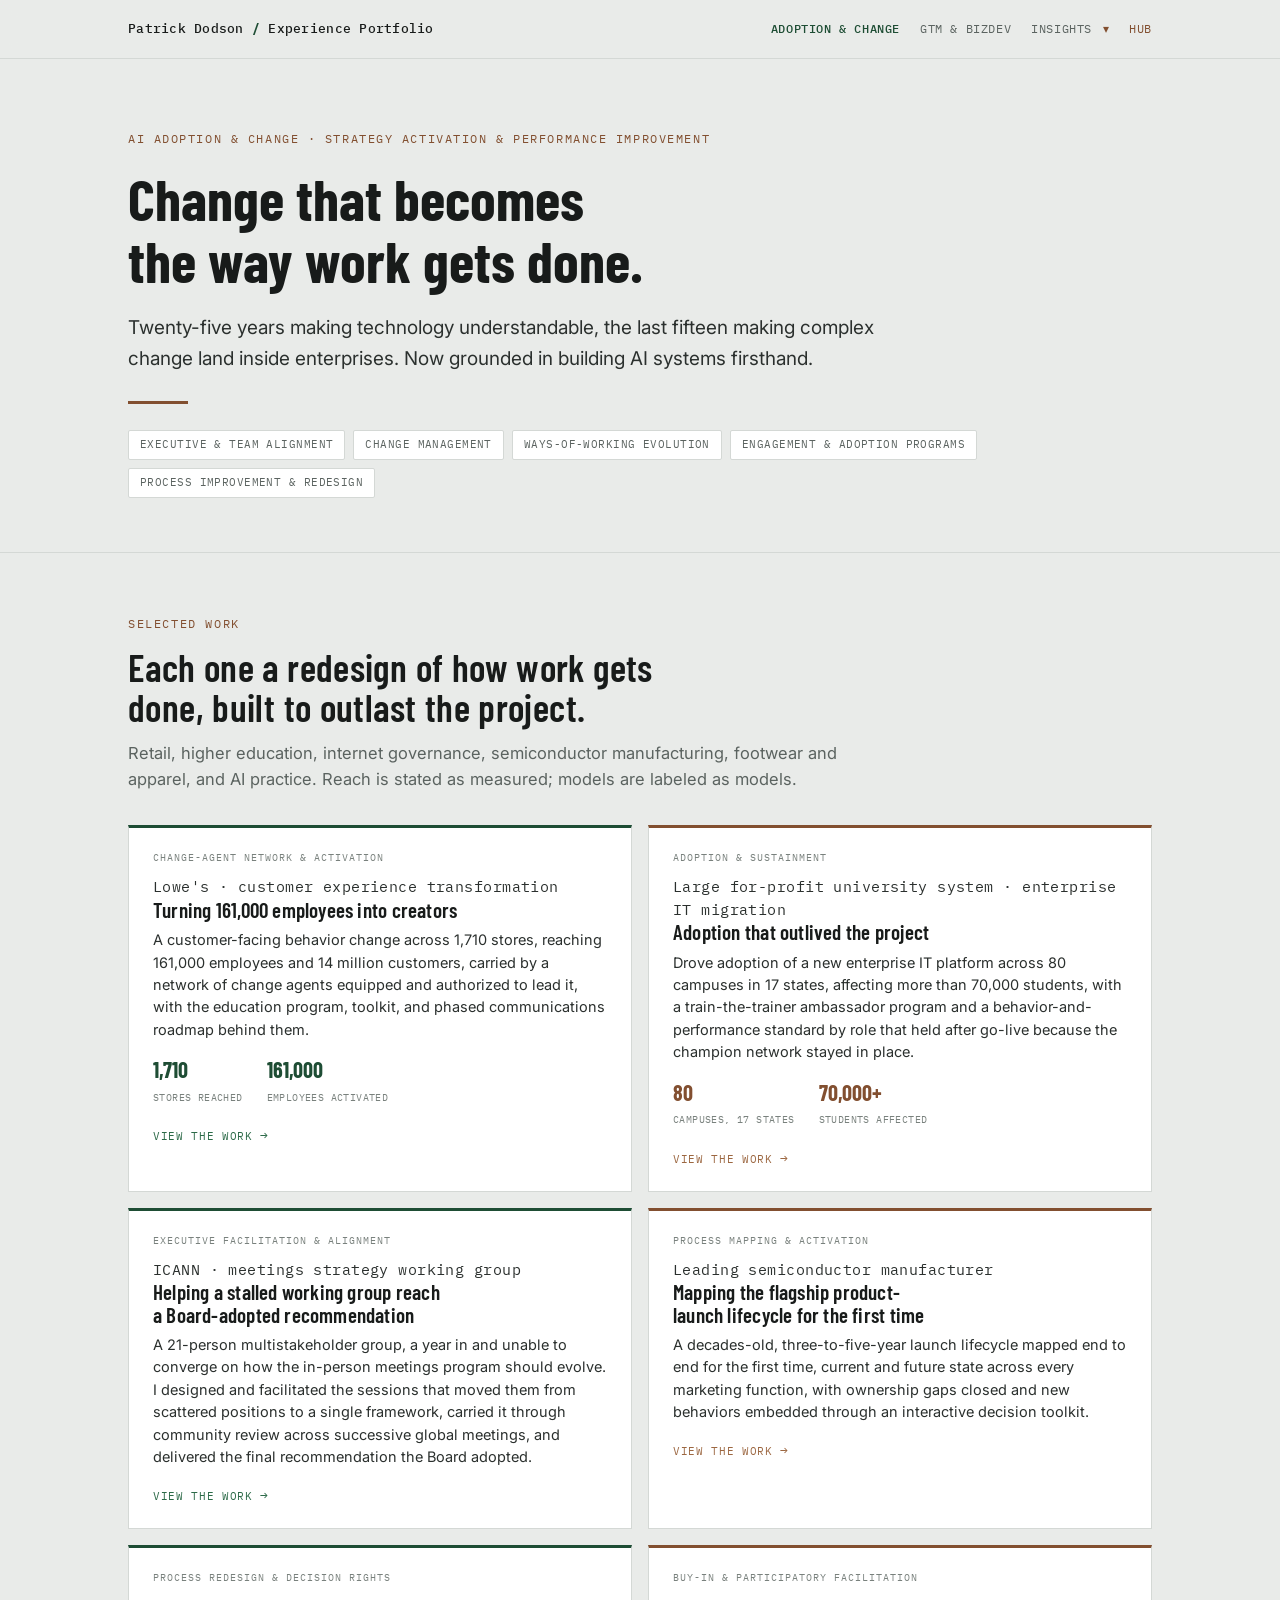
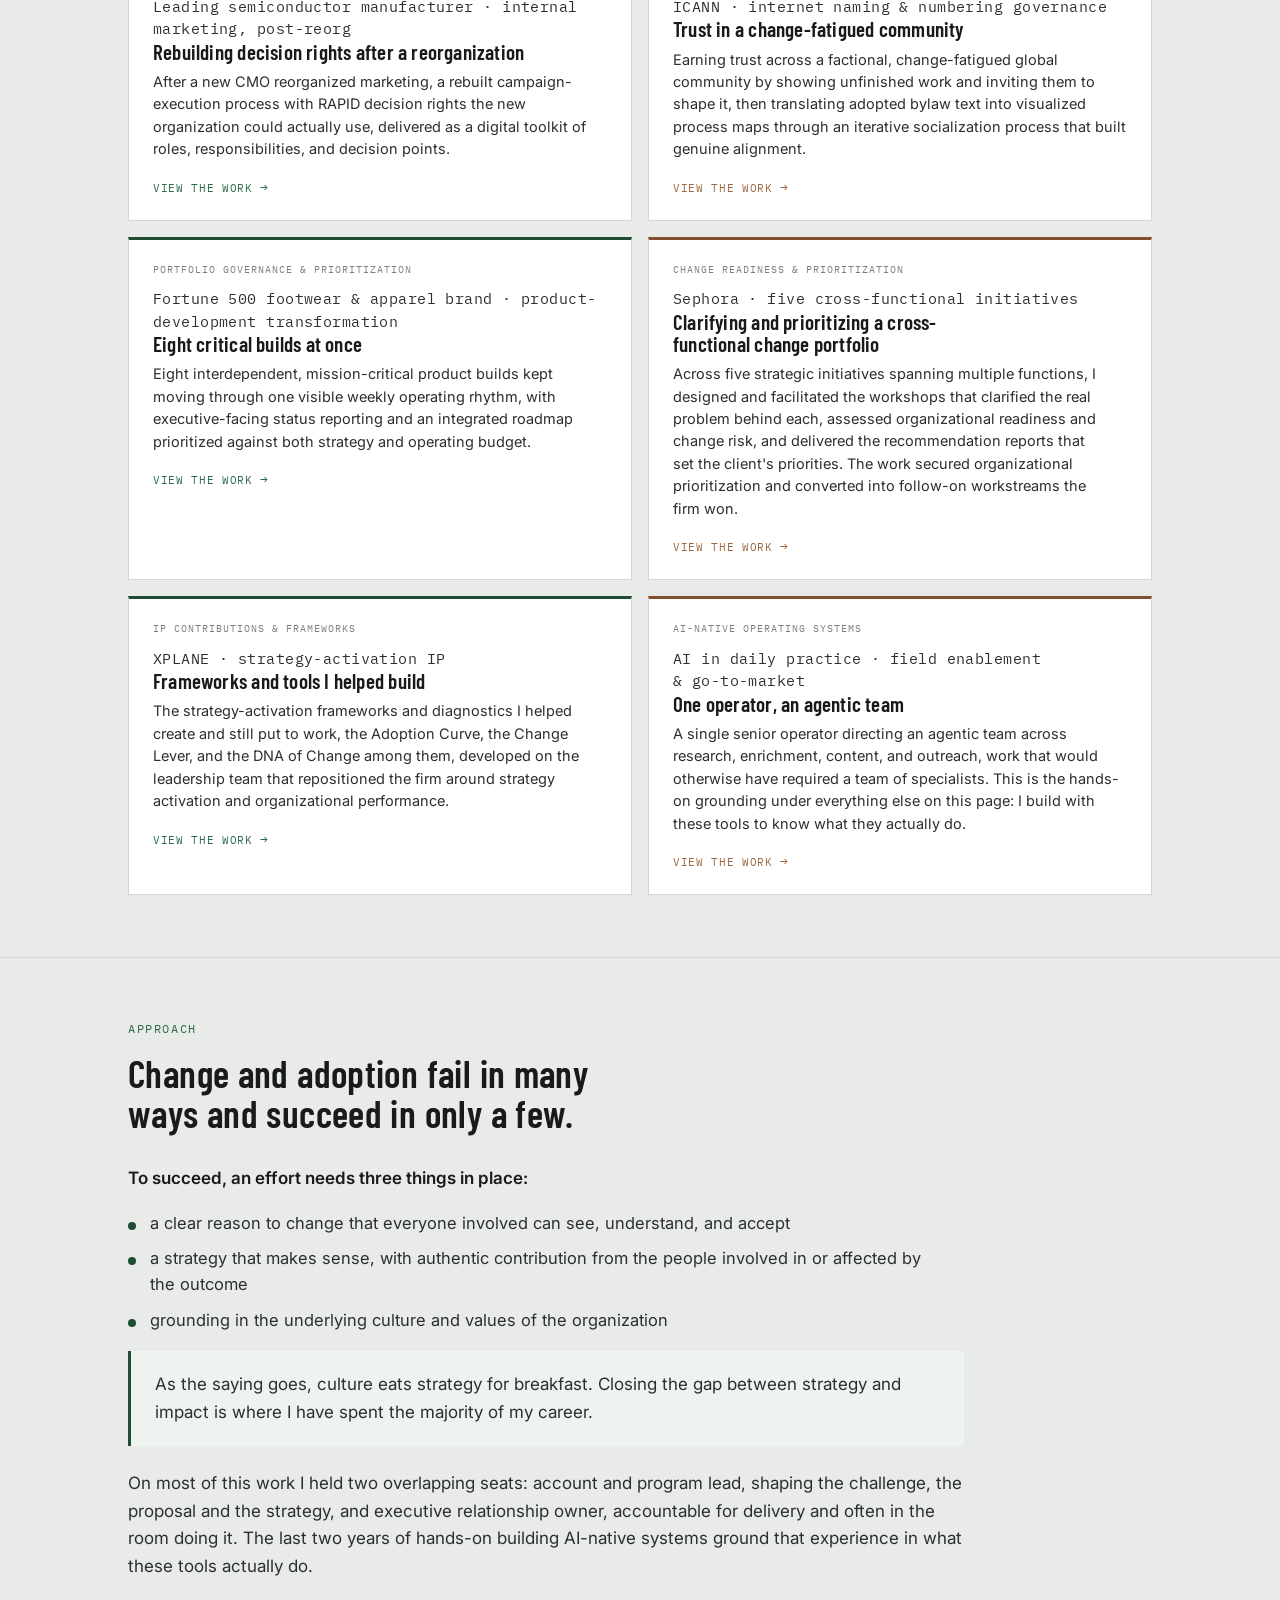
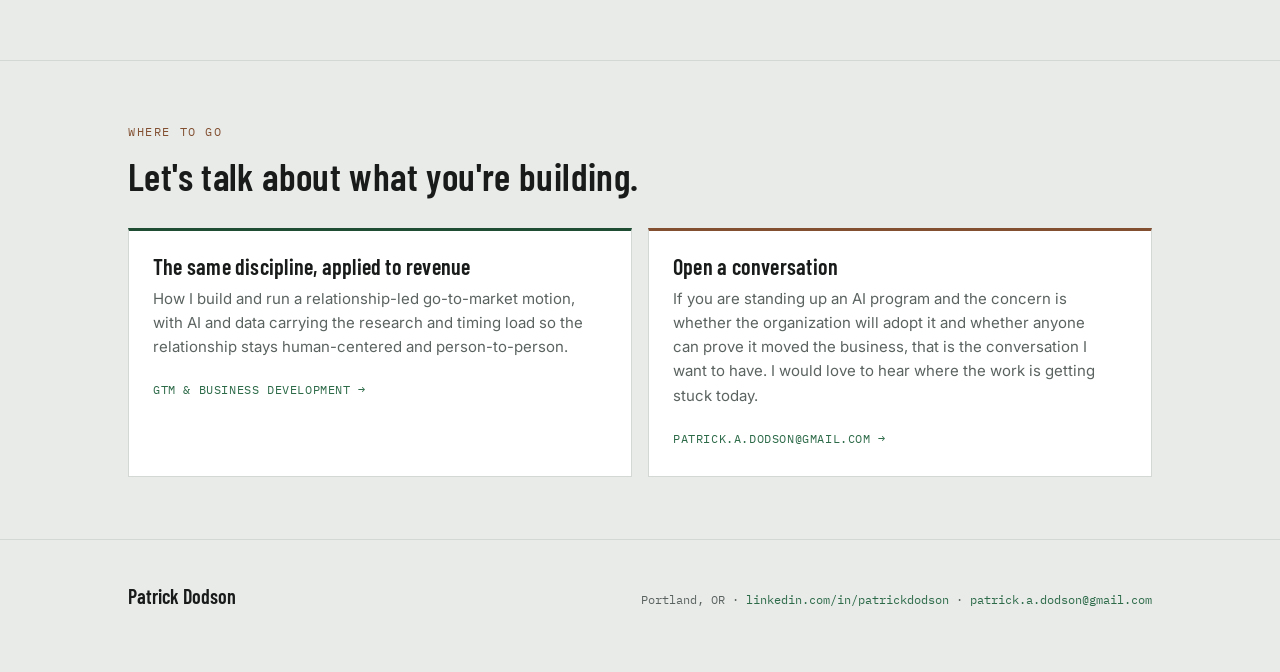
==== commit 9942cdb3: "Add files via upload" ====
--- a/adoption-change.html
+++ b/adoption-change.html
@@ -298,7 +298,7 @@
  <div class="gcard casecard" role="button" tabindex="0" data-case="icann" aria-haspopup="dialog">
  <div class="tag">Executive facilitation &amp; alignment</div>
  <p class="client">ICANN &middot; meetings strategy working group</p>
- <h3>Breaking a stalled working group to a Board-adopted recommendation</h3>
+ <h3>Helping a stalled working group reach a Board-adopted recommendation</h3>
  <p>A 21-person multistakeholder group, a year in and unable to converge on how the in-person meetings program should evolve. I designed and facilitated the sessions that moved them from scattered positions to a single framework, carried it through community review across successive global meetings, and delivered the final recommendation the Board adopted.</p>
  <div class="cardmore">View the work <span aria-hidden="true">&rarr;</span></div>
  </div>
@@ -421,7 +421,7 @@
  <div class="casebox"><button class="cm-close">Close &times;</button><div class="cm-content"></div></div>
 </div>
 <div hidden id="caseSources">
-<div class="casesrc" id="case-icann"><div class="tag">Executive facilitation &amp; alignment</div><p class="client">ICANN · meetings strategy working group</p><h3>Breaking a stalled working group to a Board-adopted recommendation</h3><p>ICANN's multistakeholder working group had spent roughly a year trying to agree how the in-person meetings program should evolve, and had stalled. The questions were real, the stakeholders many, and the group could not converge on a way forward.</p><p>I designed and facilitated the working sessions that moved a 21-person group from scattered positions to a single framework, then carried that framework through community review across successive global meetings so it held up in public before it ever reached the Board.</p><p>The Board adopted the final recommendation, including a regional-rotation schedule and an evolved public-forum structure for the meetings program.</p><div class="cm-figrow two"><figure><img src="assets/img/icann_hero.jpg" alt="Facilitated multistakeholder working session"><figcaption>Facilitating the multistakeholder working sessions</figcaption></figure><figure><img src="assets/img/icann_reco.png" alt="The regional-rotation meetings schedule the Board adopted"><figcaption>The meetings rotation the Board adopted at ICANN50</figcaption></figure></div></div>
+<div class="casesrc" id="case-icann"><div class="tag">Executive facilitation &amp; alignment</div><p class="client">ICANN · meetings strategy working group</p><h3>Helping a stalled working group reach a Board-adopted recommendation</h3><p>ICANN's multistakeholder working group had spent roughly a year trying to agree how the in-person meetings program should evolve, and had stalled. The questions were real, the stakeholders many, and the group could not converge on a way forward.</p><p>I designed and facilitated the working sessions that moved a 21-person group from scattered positions to a single framework, then carried that framework through community review across successive global meetings so it held up in public before it ever reached the Board.</p><p>The Board adopted the final recommendation, including a regional-rotation schedule and an evolved public-forum structure for the meetings program.</p><div class="cm-figrow two"><figure><img src="assets/img/icann_hero.jpg" alt="Facilitated multistakeholder working session"><figcaption>Facilitating the multistakeholder working sessions</figcaption></figure><figure><img src="assets/img/icann_reco.png" alt="The regional-rotation meetings schedule the Board adopted"><figcaption>The meetings rotation the Board adopted at ICANN50</figcaption></figure></div></div>
 <div class="casesrc" id="case-sephora"><div class="tag">Change readiness &amp; prioritization</div><p class="client">Sephora · five cross-functional initiatives</p><h3>Clarifying and prioritizing a cross-functional change portfolio</h3><p>Rapid growth had outpaced the organization's processes, and leadership needed to decide which initiatives would most improve how its people work, and in what order.</p><p>Across five cross-functional initiatives, I designed and facilitated the assessment and the workshops that clarified the real problem behind each, read organizational readiness and change risk, and produced the recommendation reports leadership set its priorities from.</p><p>The work secured organizational prioritization and converted into follow-on workstreams the firm won.</p><div class="cm-figrow"><figure><img src="assets/img/seph_journey.png" alt="Change activation journey model"><figcaption>Activation journey</figcaption></figure><figure><img src="assets/img/seph_impact.png" alt="Change impact assessment overview"><figcaption>Impact assessment</figcaption></figure><figure><img src="assets/img/seph_tools.png" alt="Recommended activation tools and tactics"><figcaption>Tools &amp; tactics</figcaption></figure></div><figure class="cm-figbig"><img src="assets/img/seph_activities.png" alt="The assessment and facilitation process"><figcaption>Assessment and facilitation process</figcaption></figure></div>
 <div class="casesrc" id="case-semi-lifecycle"><div class="tag">Process mapping &amp; activation</div><p class="client">Leading Semiconductor Manufacturer · marketing lifecycle for flagship product launches</p><h3>Mapping the flagship product-launch lifecycle for the first time</h3><p class="cm-role">Role · account and program lead, and delivery team member</p><div class="cm-row"><span class="cm-label">Problem</span><p>The company's marketing for flagship product launches ran on a lifecycle that cascaded three to five years across more than a dozen functions. When one function raised a flag, no one, including the CMO, could tell whether it was recoverable inside the launch window or a real threat to being ready when the product shipped. Ownership was unclear from function to function, no one owned the whole process end-to-end, (and we found a six-month stretch with no one minding the process at all).</p></div><div class="cm-row"><span class="cm-label">Complexity</span><p>A decades-old methodology executed through habit and tribal knowledge, carried in people's heads across a massive staff ecosystem, with hand-offs, gives and gets, and dependencies that had never been made explicit.</p></div><div class="cm-row"><span class="cm-label">What I did</span><p>Mapped the entire lifecycle end to end for the first time, stage by stage, through every marketing function, with the people who run it. Clarified groups, milestones, roles, and interdependencies at every stage, and defined the paths connecting each marketer with those before and after them. Built a department alignment kit with online and offline resource planning and training, plus a visual vocabulary, activation tools, templates, and playbooks to embed the new behaviors.</p></div><div class="cm-row"><span class="cm-label">How it stuck</span><p>An online knowledge-sharing portal grounded the change so teams found the process at the moment they needed it, not in a binder they would never open.</p></div><div class="cm-row"><span class="cm-label">Result</span><p>Delivered visibility into entire process across a massive staff ecosystem for the first time, shifting a decades-old methodology. Broke down silos from product inception through campaigns and launch, and improved the ability to spot bottlenecks, balance workload, and escalate material issues to executive leadership.</p></div><div class="cm-figrow two"><figure><img src="assets/img/semi_lifecycle_1.jpg" alt="Process maps and activation tools on the wall"><figcaption>A visual vocabulary, activation tools, templates, and playbooks to embed new behaviors.</figcaption></figure><figure><img src="assets/img/semi_lifecycle_2.jpg" alt="Knowledge-sharing portal screens"><figcaption>An online knowledge-sharing portal to ground the change in daily practice.</figcaption></figure></div></div>
 <div class="casesrc" id="case-semi-decision"><div class="tag">Process redesign &amp; decision rights</div><p class="client">Leading Semiconductor Manufacturer · internal marketing function, following a reorganization under a new CMO</p><h3>Rebuilding decision rights after a reorganization</h3><p class="cm-role">Role · account and program lead, and delivery team member</p><div class="cm-row"><span class="cm-label">Problem</span><p>A new CMO reorganized the marketing function, and campaign execution needed a consistent process and clear decision-making to match the new structure. Without it, the reorganization would leave people unsure who decided what, and the launch machine would stall on ambiguity.</p></div><div class="cm-row"><span class="cm-label">Complexity</span><p>The redesign had to span all marketing functions and supporting departments at once, and land a new decision model people would actually use in daily work, not just a diagram on a wall.</p></div><div class="cm-row"><span class="cm-label">What I did</span><p>Mapped current and future state across all marketing functions and supporting departments, and applied a RAPID decision model so every step of the new process carried a clear recommend, agree, perform, input, and decide. Built an interactive digital toolkit depicting roles, responsibilities, efforts, and decision points across the new operating process, so the reorganized team could see exactly how work and decisions now flowed.</p></div><div class="cm-row"><span class="cm-label">How it stuck</span><p>The interactive toolkit gave the reorganized function a shared, navigable reference for the new way of working, tied to the new structure rather than the habits of the old one.</p></div><div class="cm-row"><span class="cm-label">Result</span><p>A consistent campaign-execution process aligned to the reorganized marketing organization, with decision rights made explicit at every stage and a living reference the team could navigate.</p></div><figure class="cm-figbig"><img src="assets/img/semi_decision_1.jpg" alt="RAPID decision-rights card opened on the campaign process map"><figcaption>A stage of the redesigned process with its RAPID card opened, showing who recommends, agrees, performs, inputs, and decides.</figcaption></figure></div>
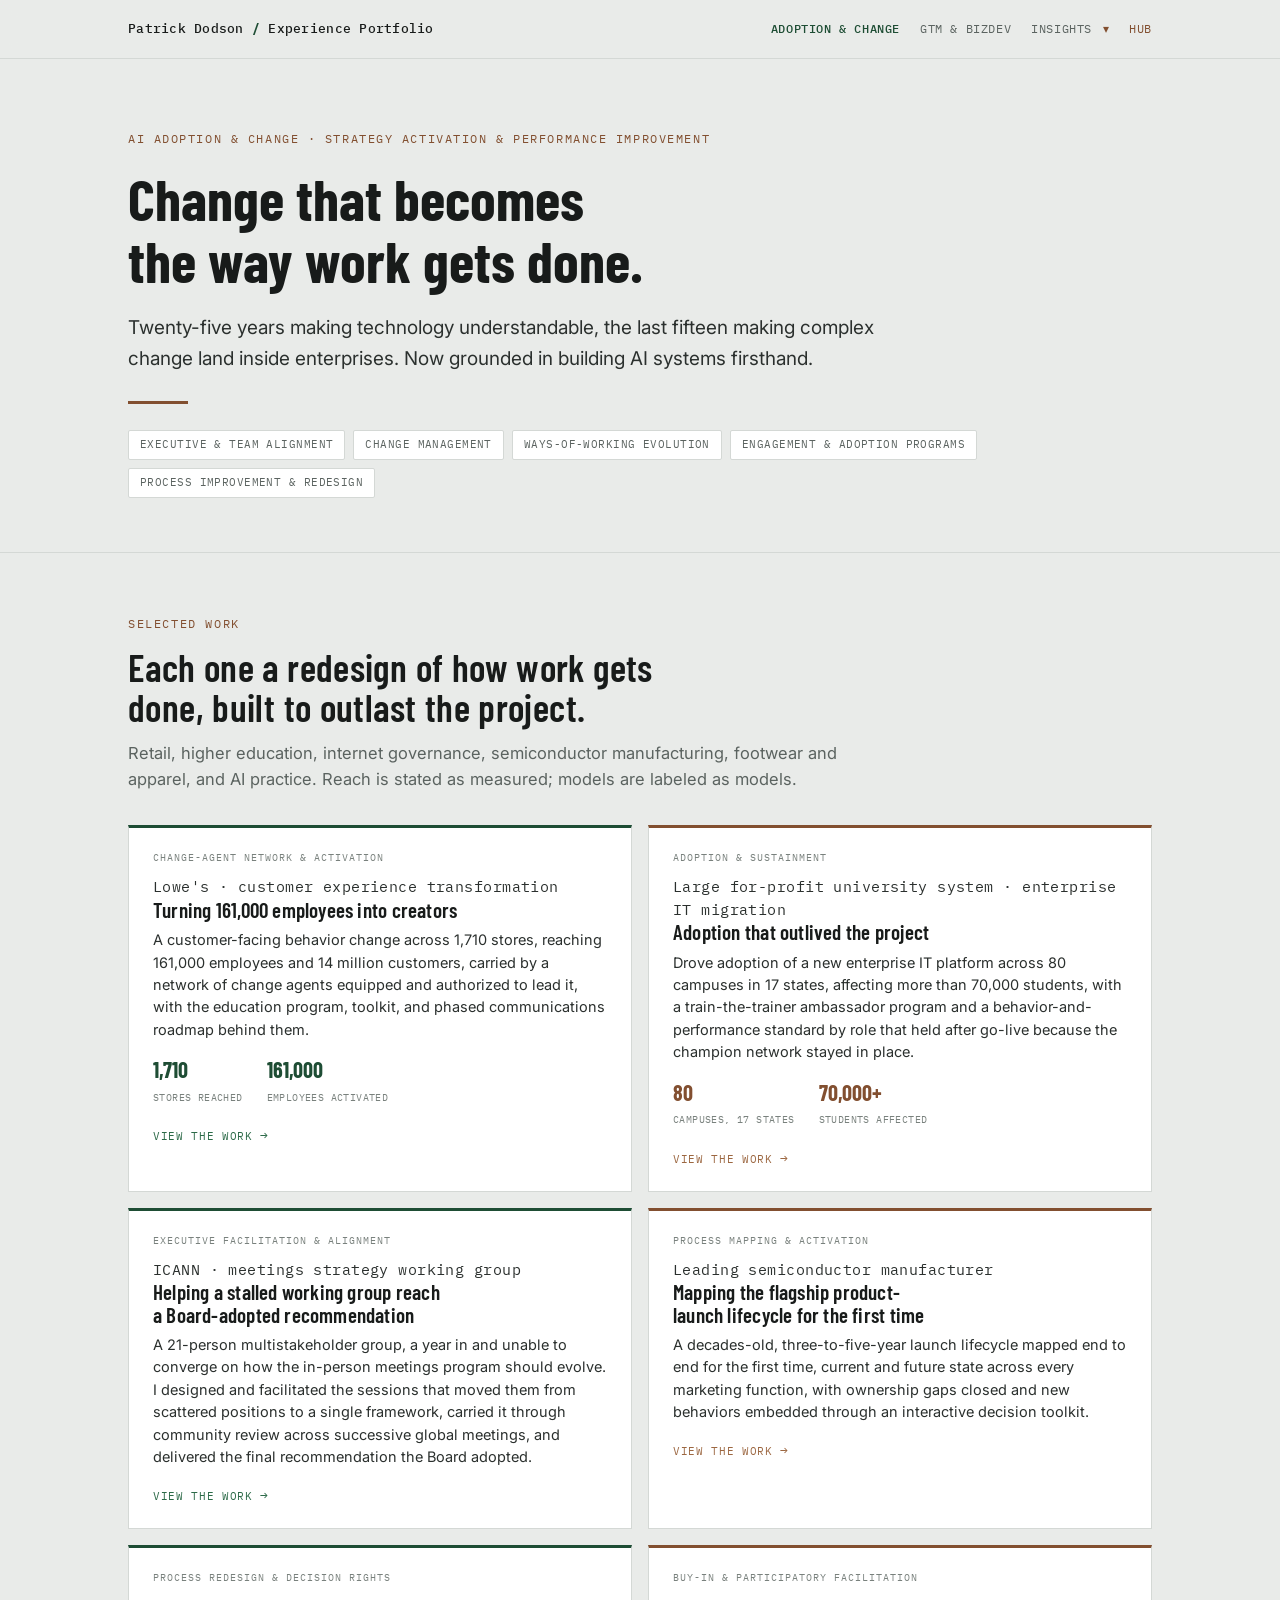
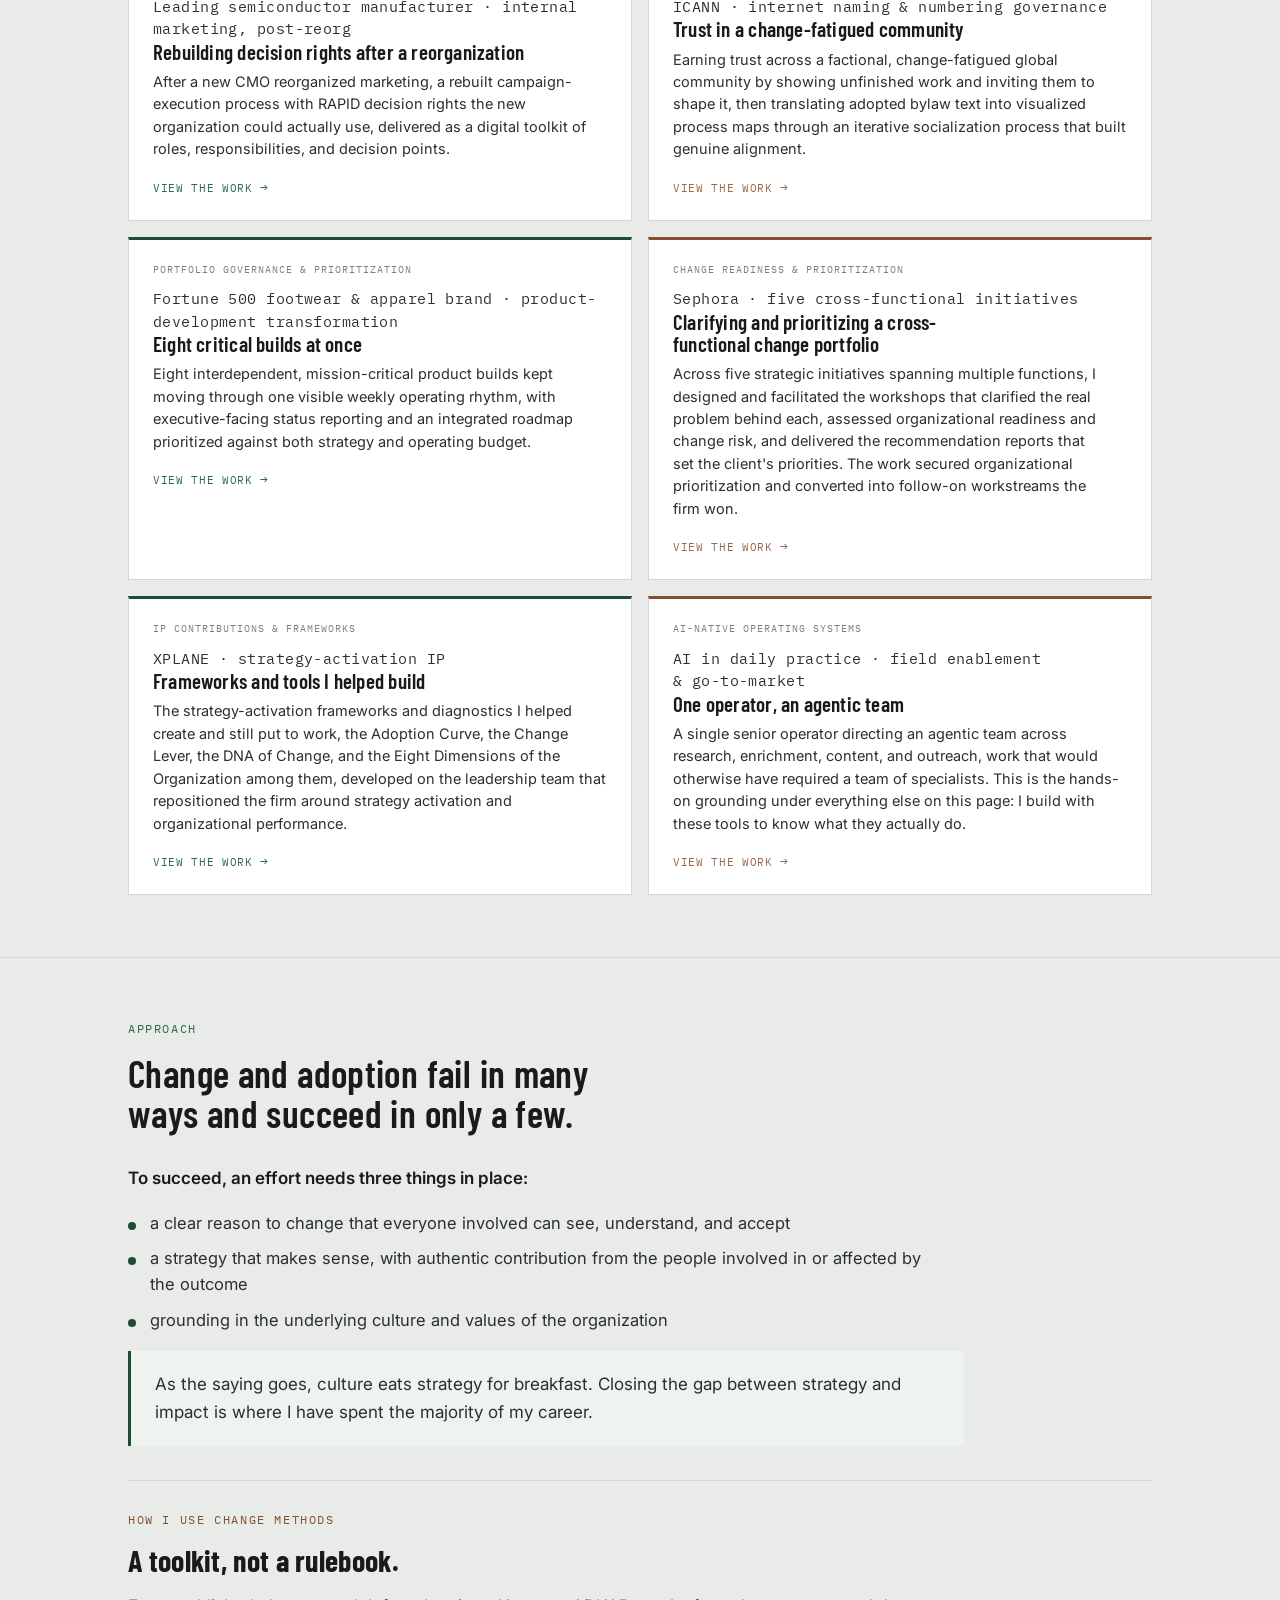
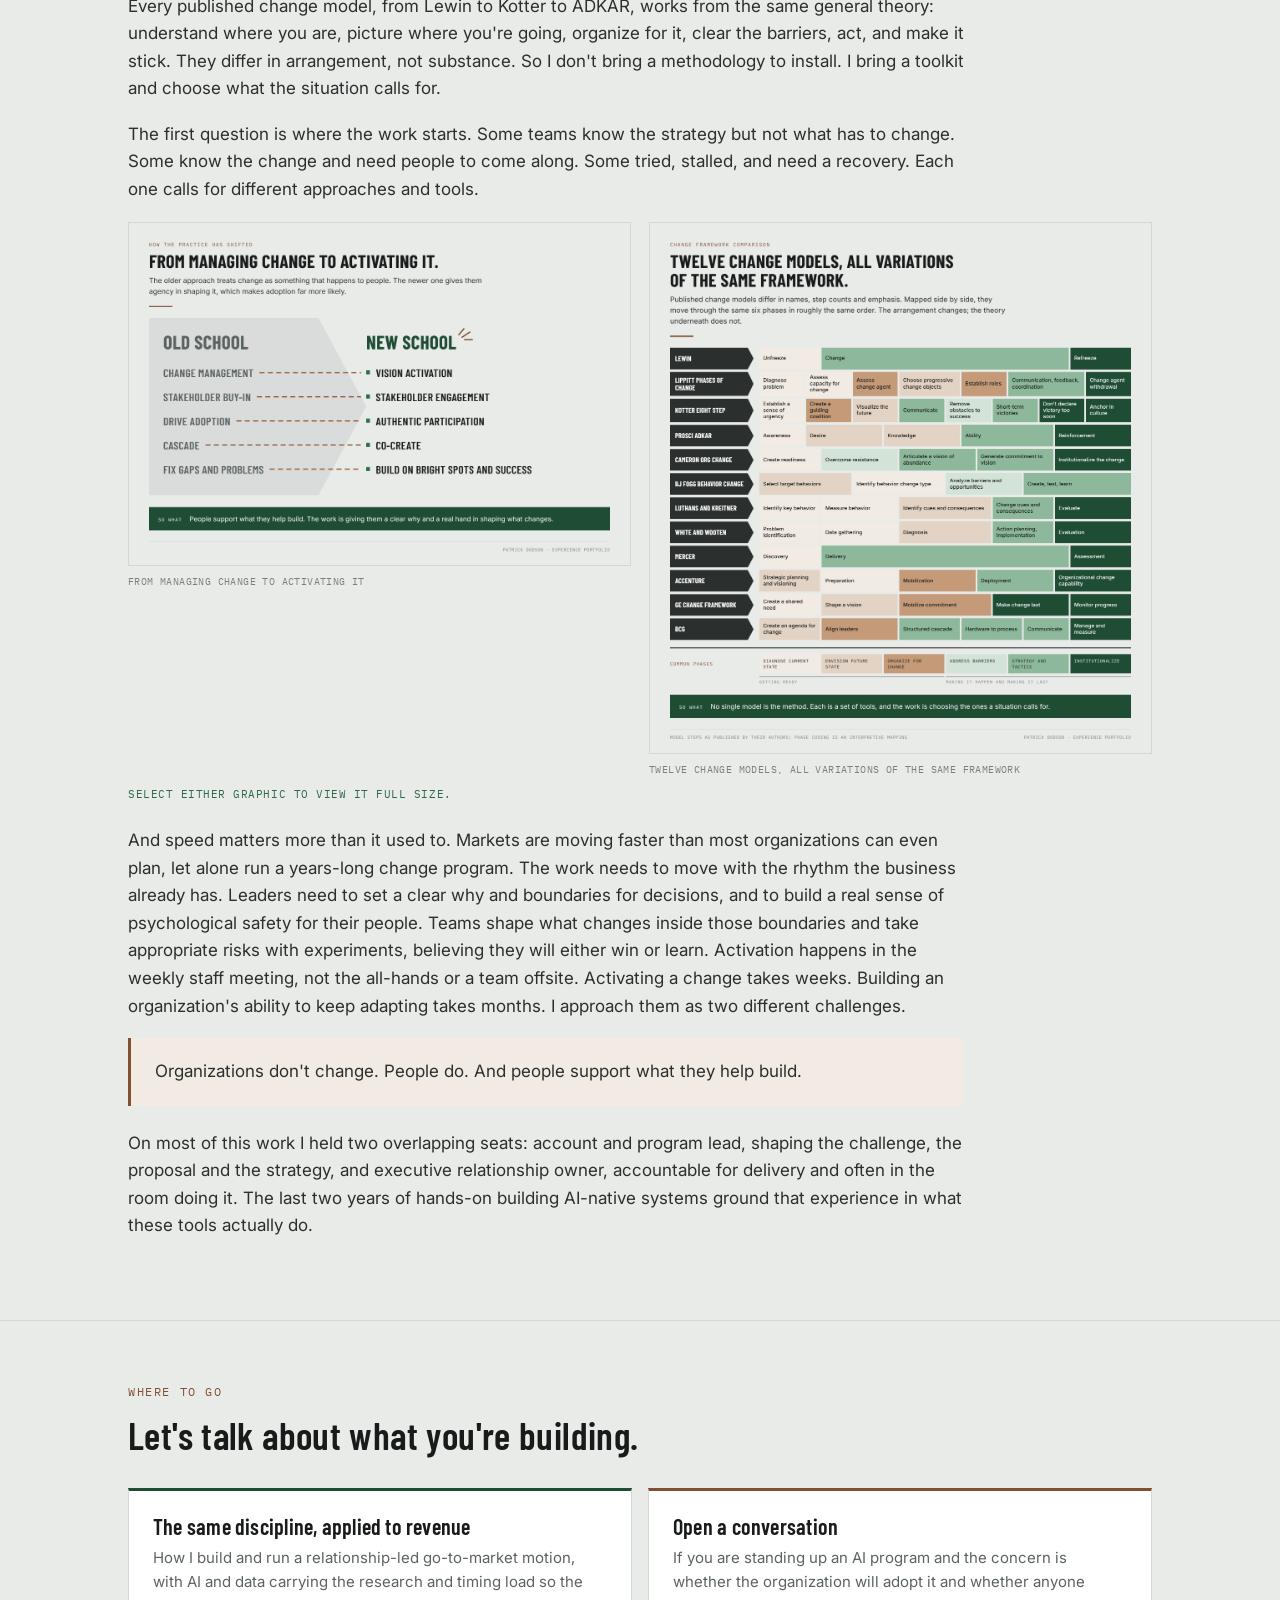
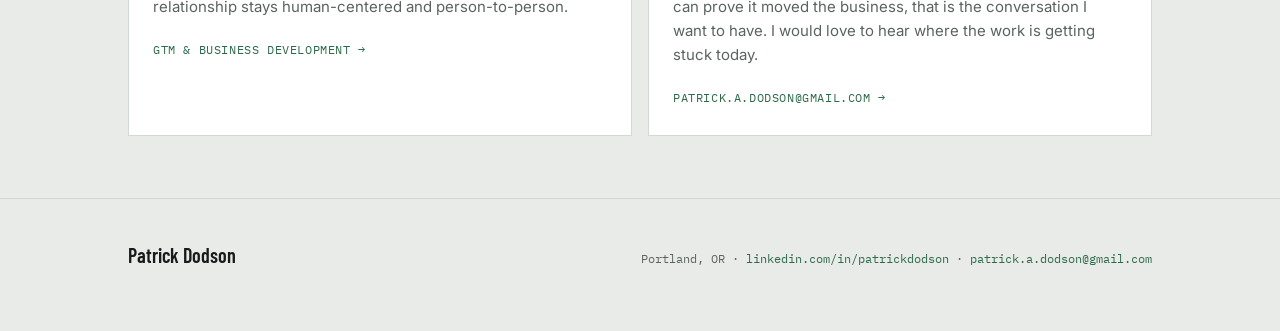
==== commit dc6976b2: "Adoption & Change: add toolkit section and Eight Dimensions to frameworks popup Co-Authored-By: Clau" ====
--- a/adoption-change.html
+++ b/adoption-change.html
@@ -222,6 +222,10 @@
 .cm-pnd{font-family:var(--mono);font-size:9px;color:var(--gray);margin-top:2px}
 .cm-parw{display:flex;align-items:center;color:var(--umber2);font-size:14px}
 </style>
+<style>
+.cm-content p.cm-hint{font-family:var(--mono);font-size:10.5px;letter-spacing:.05em;text-transform:uppercase;color:var(--green2);margin:-4px 0 10px!important}
+.cm-content p.cm-more{margin:18px 0 0!important;font-family:var(--mono);font-size:12px;letter-spacing:.03em}
+</style>
 </head>
 <body>
 
@@ -349,7 +353,7 @@
  <div class="tag">IP contributions &amp; frameworks</div>
  <p class="client">XPLANE &middot; strategy-activation IP</p>
  <h3>Frameworks and tools I helped build</h3>
- <p>The strategy-activation frameworks and diagnostics I helped create and still put to work, the Adoption Curve, the Change Lever, and the DNA of Change among them, developed on the leadership team that repositioned the firm around strategy activation and organizational performance.</p>
+ <p>The strategy-activation frameworks and diagnostics I helped create and still put to work, the Adoption Curve, the Change Lever, the DNA of Change, and the Eight Dimensions of the Organization among them, developed on the leadership team that repositioned the firm around strategy activation and organizational performance.</p>
  <div class="cardmore">View the work <span aria-hidden="true">&rarr;</span></div>
  </div>
 
@@ -382,6 +386,27 @@
  <div class="povmark g">
  <p>As the saying goes, culture eats strategy for breakfast. Closing the gap between strategy and impact is where I have spent the majority of my career.</p>
  </div>
+ </div>
+ <div class="toolkit">
+ <div class="eyebrow">How I use change methods</div>
+ <h3 class="tk-h">A toolkit, not a rulebook.</h3>
+ <div class="pov">
+ <p>Every published change model, from Lewin to Kotter to ADKAR, works from the same general theory: understand where you are, picture where you're going, organize for it, clear the barriers, act, and make it stick. They differ in arrangement, not substance. So I don't bring a methodology to install. I bring a toolkit and choose what the situation calls for.</p>
+ <p>The first question is where the work starts. Some teams know the strategy but not what has to change. Some know the change and need people to come along. Some tried, stalled, and need a recovery. Each one calls for different approaches and tools.</p>
+ </div>
+ <div class="tk-figs lbable lbgroup">
+ <figure><img src="assets/img/old_school_new_school.png" alt="Old school versus new school approaches to change: change management to vision activation, stakeholder buy-in to stakeholder engagement, drive adoption to authentic participation, cascade to co-create, fix gaps and problems to build on bright spots and success" loading="lazy"><figcaption>From managing change to activating it</figcaption></figure>
+ <figure><img src="assets/img/change_framework_comparison.png" alt="Twelve published change models mapped to six common phases, from diagnosing the current state to institutionalizing the change" loading="lazy"><figcaption>Twelve change models, all variations of the same framework</figcaption></figure>
+ </div>
+ <p class="tk-hint">Select either graphic to view it full size.</p>
+ <div class="pov">
+ <p>And speed matters more than it used to. Markets are moving faster than most organizations can even plan, let alone run a years-long change program. The work needs to move with the rhythm the business already has. Leaders need to set a clear why and boundaries for decisions, and to build a real sense of psychological safety for their people. Teams shape what changes inside those boundaries and take appropriate risks with experiments, believing they will either win or learn. Activation happens in the weekly staff meeting, not the all-hands or a team offsite. Activating a change takes weeks. Building an organization's ability to keep adapting takes months. I approach them as two different challenges.</p>
+ <div class="povmark">
+ <p>Organizations don't change. People do. And people support what they help build.</p>
+ </div>
+ </div>
+ </div>
+ <div class="pov">
  <p>On most of this work I held two overlapping seats: account and program lead, shaping the challenge, the proposal and the strategy, and executive relationship owner, accountable for delivery and often in the room doing it. The last two years of hands-on building AI-native systems ground that experience in what these tools actually do.</p>
  </div>
  </div>
@@ -421,16 +446,16 @@
  <div class="casebox"><button class="cm-close">Close &times;</button><div class="cm-content"></div></div>
 </div>
 <div hidden id="caseSources">
-<div class="casesrc" id="case-icann"><div class="tag">Executive facilitation &amp; alignment</div><p class="client">ICANN · meetings strategy working group</p><h3>Helping a stalled working group reach a Board-adopted recommendation</h3><p>ICANN's multistakeholder working group had spent roughly a year trying to agree how the in-person meetings program should evolve, and had stalled. The questions were real, the stakeholders many, and the group could not converge on a way forward.</p><p>I designed and facilitated the working sessions that moved a 21-person group from scattered positions to a single framework, then carried that framework through community review across successive global meetings so it held up in public before it ever reached the Board.</p><p>The Board adopted the final recommendation, including a regional-rotation schedule and an evolved public-forum structure for the meetings program.</p><div class="cm-figrow two"><figure><img src="assets/img/icann_hero.jpg" alt="Facilitated multistakeholder working session"><figcaption>Facilitating the multistakeholder working sessions</figcaption></figure><figure><img src="assets/img/icann_reco.png" alt="The regional-rotation meetings schedule the Board adopted"><figcaption>The meetings rotation the Board adopted at ICANN50</figcaption></figure></div></div>
+<div class="casesrc" id="case-icann"><div class="tag">Executive facilitation &amp; alignment</div><p class="client">ICANN · meetings strategy working group</p><h3>Helping a stalled working group reach a Board-adopted recommendation</h3><p>ICANN's multistakeholder working group had spent roughly a year trying to agree how the in-person meetings program should evolve, and had stalled. The questions were real, the stakeholders many, and the group could not converge on a way forward.</p><p>I designed and facilitated the working sessions that moved a 21-person group from scattered positions to a single framework, then carried that framework through community review across successive global meetings so it held up in public before it ever reached the Board.</p><p>The Board adopted the final recommendation, including a regional-rotation schedule and an evolved public-forum structure for the meetings program.</p><div class="cm-figrow two"><figure><img src="assets/img/icann_hero.jpg" alt="Facilitated multistakeholder working session"><figcaption>Facilitating the multistakeholder working sessions</figcaption></figure><figure><img src="assets/img/icann_reco.png" alt="The regional-rotation meetings schedule the Board adopted"><figcaption>The meetings rotation the Board adopted at ICANN50</figcaption></figure></div><p class="cm-more"><a href="icann.html">See the full ICANN body of work, 2012 to 2018 &rarr;</a></p></div>
 <div class="casesrc" id="case-sephora"><div class="tag">Change readiness &amp; prioritization</div><p class="client">Sephora · five cross-functional initiatives</p><h3>Clarifying and prioritizing a cross-functional change portfolio</h3><p>Rapid growth had outpaced the organization's processes, and leadership needed to decide which initiatives would most improve how its people work, and in what order.</p><p>Across five cross-functional initiatives, I designed and facilitated the assessment and the workshops that clarified the real problem behind each, read organizational readiness and change risk, and produced the recommendation reports leadership set its priorities from.</p><p>The work secured organizational prioritization and converted into follow-on workstreams the firm won.</p><div class="cm-figrow"><figure><img src="assets/img/seph_journey.png" alt="Change activation journey model"><figcaption>Activation journey</figcaption></figure><figure><img src="assets/img/seph_impact.png" alt="Change impact assessment overview"><figcaption>Impact assessment</figcaption></figure><figure><img src="assets/img/seph_tools.png" alt="Recommended activation tools and tactics"><figcaption>Tools &amp; tactics</figcaption></figure></div><figure class="cm-figbig"><img src="assets/img/seph_activities.png" alt="The assessment and facilitation process"><figcaption>Assessment and facilitation process</figcaption></figure></div>
 <div class="casesrc" id="case-semi-lifecycle"><div class="tag">Process mapping &amp; activation</div><p class="client">Leading Semiconductor Manufacturer · marketing lifecycle for flagship product launches</p><h3>Mapping the flagship product-launch lifecycle for the first time</h3><p class="cm-role">Role · account and program lead, and delivery team member</p><div class="cm-row"><span class="cm-label">Problem</span><p>The company's marketing for flagship product launches ran on a lifecycle that cascaded three to five years across more than a dozen functions. When one function raised a flag, no one, including the CMO, could tell whether it was recoverable inside the launch window or a real threat to being ready when the product shipped. Ownership was unclear from function to function, no one owned the whole process end-to-end, (and we found a six-month stretch with no one minding the process at all).</p></div><div class="cm-row"><span class="cm-label">Complexity</span><p>A decades-old methodology executed through habit and tribal knowledge, carried in people's heads across a massive staff ecosystem, with hand-offs, gives and gets, and dependencies that had never been made explicit.</p></div><div class="cm-row"><span class="cm-label">What I did</span><p>Mapped the entire lifecycle end to end for the first time, stage by stage, through every marketing function, with the people who run it. Clarified groups, milestones, roles, and interdependencies at every stage, and defined the paths connecting each marketer with those before and after them. Built a department alignment kit with online and offline resource planning and training, plus a visual vocabulary, activation tools, templates, and playbooks to embed the new behaviors.</p></div><div class="cm-row"><span class="cm-label">How it stuck</span><p>An online knowledge-sharing portal grounded the change so teams found the process at the moment they needed it, not in a binder they would never open.</p></div><div class="cm-row"><span class="cm-label">Result</span><p>Delivered visibility into entire process across a massive staff ecosystem for the first time, shifting a decades-old methodology. Broke down silos from product inception through campaigns and launch, and improved the ability to spot bottlenecks, balance workload, and escalate material issues to executive leadership.</p></div><div class="cm-figrow two"><figure><img src="assets/img/semi_lifecycle_1.jpg" alt="Process maps and activation tools on the wall"><figcaption>A visual vocabulary, activation tools, templates, and playbooks to embed new behaviors.</figcaption></figure><figure><img src="assets/img/semi_lifecycle_2.jpg" alt="Knowledge-sharing portal screens"><figcaption>An online knowledge-sharing portal to ground the change in daily practice.</figcaption></figure></div></div>
 <div class="casesrc" id="case-semi-decision"><div class="tag">Process redesign &amp; decision rights</div><p class="client">Leading Semiconductor Manufacturer · internal marketing function, following a reorganization under a new CMO</p><h3>Rebuilding decision rights after a reorganization</h3><p class="cm-role">Role · account and program lead, and delivery team member</p><div class="cm-row"><span class="cm-label">Problem</span><p>A new CMO reorganized the marketing function, and campaign execution needed a consistent process and clear decision-making to match the new structure. Without it, the reorganization would leave people unsure who decided what, and the launch machine would stall on ambiguity.</p></div><div class="cm-row"><span class="cm-label">Complexity</span><p>The redesign had to span all marketing functions and supporting departments at once, and land a new decision model people would actually use in daily work, not just a diagram on a wall.</p></div><div class="cm-row"><span class="cm-label">What I did</span><p>Mapped current and future state across all marketing functions and supporting departments, and applied a RAPID decision model so every step of the new process carried a clear recommend, agree, perform, input, and decide. Built an interactive digital toolkit depicting roles, responsibilities, efforts, and decision points across the new operating process, so the reorganized team could see exactly how work and decisions now flowed.</p></div><div class="cm-row"><span class="cm-label">How it stuck</span><p>The interactive toolkit gave the reorganized function a shared, navigable reference for the new way of working, tied to the new structure rather than the habits of the old one.</p></div><div class="cm-row"><span class="cm-label">Result</span><p>A consistent campaign-execution process aligned to the reorganized marketing organization, with decision rights made explicit at every stage and a living reference the team could navigate.</p></div><figure class="cm-figbig"><img src="assets/img/semi_decision_1.jpg" alt="RAPID decision-rights card opened on the campaign process map"><figcaption>A stage of the redesigned process with its RAPID card opened, showing who recommends, agrees, performs, inputs, and decides.</figcaption></figure></div>
 <div class="casesrc" id="case-lowes"><div class="tag">Behavior change at scale</div><p class="client">Lowe's · customer experience transformation</p><h3>Turning 161,000 employees into creators</h3><p class="cm-role">Role · account and program lead, and delivery team member</p><div class="cm-row"><span class="cm-label">Problem</span><p>Lowe's set out to deliver a new customer experience across its stores, which meant moving frontline employees from an order-taker mindset to a creator mindset. The scale was the challenge: 1,710 stores, 161,000 employees, and 14 million customers.</p></div><div class="cm-row"><span class="cm-label">Complexity</span><p>A behavior change reaching every store and every employee segment, with no lever except influence, where success depended on frontline associates actually adopting a new way of working with customers.</p></div><div class="cm-row"><span class="cm-label">What I did</span><p>Established the organizational foundation for change. Audited current state to inform a current-to-future-state strategy, behavioral standards, and guidelines; built an employee engagement framework and a phased communications roadmap reaching every store; created an education program and an engagement toolkit of alignment maps, learning tools, in-store signage, playbooks, and executive presentations; produced a two-minute Creator Mindset animation and leadership learning maps; mapped the ideal customer experience at home, on the go, in-store, and in the contact center; and reinforced the behaviors with table tents in break rooms and cafeterias.</p></div><div class="cm-row"><span class="cm-label">How it stuck</span><p>Created a network of change agents, equipped and authorized to drive the new customer-facing behaviors, who became the leaders driving the initiative across every store.</p></div><div class="cm-row"><span class="cm-label">Result</span><p>The organizational foundation for change established across 1,710 stores and 161,000 employees, with a change-agent network carrying the new behaviors into daily store operations.</p></div><div class="cm-figrow"><figure><img src="assets/img/lowes_1.jpg" alt="Changing the associate's mindset sketch"><figcaption>Changing the associate's mindset, from order-taker to creator, sketched with the team.</figcaption></figure><figure><img src="assets/img/lowes_2.jpg" alt="Creator Mindset animation still"><figcaption>A two-minute Creator Mindset animation set expectations for the new way of working.</figcaption></figure></div><figure class="cm-figbig"><img src="assets/img/lowes_3.jpg" alt="Inspiring Creators customer experience map"><figcaption>Customer experience mapping: the ideal outcome at home, on the go, in-store, and in the contact center.</figcaption></figure></div>
-<div class="casesrc" id="case-icann-trust"><div class="tag">Trust &amp; participatory change</div><p class="client">ICANN · the body coordinating and managing the internet's naming and numbering system</p><h3>Trust in a change-fatigued community</h3><p class="cm-role">Role · account and program lead, and active member of the delivery team</p><div class="cm-row"><span class="cm-label">Problem</span><p>ICANN needed to move its global multistakeholder community and its own organization through significant change in a very short timeframe. The community was factional and openly suspicious of incoming leadership. The roughly 400-person staff carried low morale and change fatigue from earlier efforts that never landed.</p></div><div class="cm-row"><span class="cm-label">Complexity</span><p>No single party had authority over the outcome. Trust had to be earned across groups with competing interests, and a new CEO's credibility was on the line before he had a track record to stand on.</p></div><div class="cm-row"><span class="cm-label">What I did</span><p>Where the usual move was to produce a finished visual in weeks that could be used for communicating a strategy, we worked with the incoming CEO to take a wholly different approach: creating partially-developed concepts and ideas and generating deliberately unfinished, blueprint-level drafts that signaled his understanding was still forming and invited the community to shape it rather than judge it. I helped design and run that participatory process, including multiple input and collaboration sessions with ICANN staff and Community Leaders, and even a single community input session with more than 800 attendees at a global ICANN meeting. The results of those efforts drove production of finished visual infographic maps from the community's own inputs. In parallel I designed and help lead a culture assessment for the core organization: one-on-one interviews with executives and board members, a working session with staff, and a Culture and Change report and strategic narrative that paired current and future-state maps with a specific change case, including surfaced obstacles, and recommendation approaches to address them.</p></div><div class="cm-row"><span class="cm-label">How it stuck</span><p>Showing unfinished work turned stakeholders into participants and changed judgment into contribution. The process itself became the vehicle for building trust that carried into later change efforts. This is why we refer to the deliverables as artifacts: they are what is left behind that represents a change in how a team engages and solves sticky or complex challenges.</p></div><div class="cm-row"><span class="cm-label">Result</span><p>A shared framework of understanding across factions, and a repeatable participatory model the organization reused as it worked through its most consequential transitions.</p></div><blockquote class="cm-quote">"We count on this partnership to help us navigate along the path of change."</blockquote><div class="cm-figrow"><figure><img src="assets/img/icann_trust_2.jpg" alt="Working group facilitation sessions"><figcaption>Facilitating alignment across working groups and stakeholder communities.</figcaption></figure><figure><img src="assets/img/icann_trust_3.jpg" alt="Who Runs the Internet map built with the community"><figcaption>Maps built from the community's own inputs became shared reference points and frameworks for understanding and evaluating change progress, not top-down pronouncements that miss the mark.</figcaption></figure></div><figure class="cm-figbig"><img src="assets/img/icann_trust_1.jpg" alt="Culture change workshops and current-to-future-state maps"><figcaption>Culture Change Initiative: interviews, working sessions, paired current and future-state maps, and a culture change assessment for the executive leadership team.</figcaption></figure></div>
+<div class="casesrc" id="case-icann-trust"><div class="tag">Trust &amp; participatory change</div><p class="client">ICANN · the body coordinating and managing the internet's naming and numbering system</p><h3>Trust in a change-fatigued community</h3><p class="cm-role">Role · account and program lead, and active member of the delivery team</p><div class="cm-row"><span class="cm-label">Problem</span><p>ICANN needed to move its global multistakeholder community and its own organization through significant change in a very short timeframe. The community was factional and openly suspicious of incoming leadership. The roughly 400-person staff carried low morale and change fatigue from earlier efforts that never landed.</p></div><div class="cm-row"><span class="cm-label">Complexity</span><p>No single party had authority over the outcome. Trust had to be earned across groups with competing interests, and a new CEO's credibility was on the line before he had a track record to stand on.</p></div><div class="cm-row"><span class="cm-label">What I did</span><p>Where the usual move was to produce a finished visual in weeks that could be used for communicating a strategy, we worked with the incoming CEO to take a wholly different approach: creating partially-developed concepts and ideas and generating deliberately unfinished, blueprint-level drafts that signaled his understanding was still forming and invited the community to shape it rather than judge it. I helped design and run that participatory process, including multiple input and collaboration sessions with ICANN staff and Community Leaders, and even a single community input session with more than 800 attendees at a global ICANN meeting. The results of those efforts drove production of finished visual infographic maps from the community's own inputs. In parallel I designed and help lead a culture assessment for the core organization: one-on-one interviews with executives and board members, a working session with staff, and a Culture and Change report and strategic narrative that paired current and future-state maps with a specific change case, including surfaced obstacles, and recommendation approaches to address them.</p></div><div class="cm-row"><span class="cm-label">How it stuck</span><p>Showing unfinished work turned stakeholders into participants and changed judgment into contribution. The process itself became the vehicle for building trust that carried into later change efforts. This is why we refer to the deliverables as artifacts: they are what is left behind that represents a change in how a team engages and solves sticky or complex challenges.</p></div><div class="cm-row"><span class="cm-label">Result</span><p>A shared framework of understanding across factions, and a repeatable participatory model the organization reused as it worked through its most consequential transitions.</p></div><blockquote class="cm-quote">"We count on this partnership to help us navigate along the path of change."</blockquote><div class="cm-figrow"><figure><img src="assets/img/icann_trust_2.jpg" alt="Working group facilitation sessions"><figcaption>Facilitating alignment across working groups and stakeholder communities.</figcaption></figure><figure><img src="assets/img/icann_trust_3.jpg" alt="Who Runs the Internet map built with the community"><figcaption>Maps built from the community's own inputs became shared reference points and frameworks for understanding and evaluating change progress, not top-down pronouncements that miss the mark.</figcaption></figure></div><figure class="cm-figbig"><img src="assets/img/icann_trust_1.jpg" alt="Culture change workshops and current-to-future-state maps"><figcaption>Culture Change Initiative: interviews, working sessions, paired current and future-state maps, and a culture change assessment for the executive leadership team.</figcaption></figure><p class="cm-more"><a href="icann.html">See the full ICANN body of work, 2012 to 2018 &rarr;</a></p></div>
 <div class="casesrc" id="case-ai-operator"><div class="tag">AI-native operating systems</div><p class="client">AI in daily practice · field enablement and go-to-market</p><h3>One operator, an agentic team</h3><p class="cm-role">Role · principal, built and operated end to end</p><div class="cm-row"><span class="cm-label">Problem</span><p>A market and channel development team ran an under-resourced field force that had to identify ideal-profile independent agencies for a professional employer offering, with limited tooling for the research.</p></div><div class="cm-row"><span class="cm-label">Complexity</span><p>The sourcing and qualification work was manual, slow, and hard to reproduce consistently across a field team, which put the burden on individual judgment rather than a repeatable rule.</p></div><div class="cm-row"><span class="cm-label">What I did</span><p>Built an operating engine, not a headcount. Claude and Clay for sourcing and enrichment, MCP integrations to bring local data files and web tools into the workflow, and generated outputs the field team could act on. From an 831-row licensing seed I narrowed to 398 verified independent agencies by territory and name-pattern rules, then scored to a 57-agency priority tier, and codified it as a portable playbook for other metros.</p></div><div class="cm-row"><span class="cm-label">Measured &amp; modeled</span><p>The row counts above are actuals. On effort, I built a bottom-up model, labeled as a model, that set a 4.5-hour-per-contact manual baseline and put a 600-contact run at roughly 2,700 hours of displaced manual effort against about four hours of engineering and human oversight.</p></div><div class="cm-row"><span class="cm-label">On my own engine</span><p>Same pattern for my own go-to-market work, with a quality-assurance step for sequences before outreach, and Claude, Figma, and GitHub to build proposal and pipeline engagements. Work that would have required a team of four, a marketing manager, an information and graphic designer, a UI and UX developer, and a content writer, I directed as a single senior operator running a comparable team of agentic members.</p></div><div class="cm-row"><span class="cm-label">The point</span><p>The staffing savings were real but beside the point for a bootstrapped operator. The breakthrough was cadence. What once took weeks now takes days; what took days now takes hours. Two purposeful years in the tools taught me what these systems actually do, so I can tell an organization what is worth implementing, and why, before it starts "flinging AI" at problems out of FOMO.</p></div><div class="cm-pipeline"><div class="cm-pnode"><div class="cm-pnm">Source &amp; enrich</div><div class="cm-pnd">Claude + Clay</div></div><div class="cm-parw">&rarr;</div><div class="cm-pnode"><div class="cm-pnm">Integrate</div><div class="cm-pnd">MCP: local files + web tools</div></div><div class="cm-parw">&rarr;</div><div class="cm-pnode"><div class="cm-pnm">Score &amp; rule</div><div class="cm-pnd">territory + pattern rules, priority tiers</div></div><div class="cm-parw">&rarr;</div><div class="cm-pnode"><div class="cm-pnm">Generate</div><div class="cm-pnd">field-ready outputs &amp; surfaces</div></div><div class="cm-parw">&rarr;</div><div class="cm-pnode"><div class="cm-pnm">Oversee</div><div class="cm-pnd">QA + human judgment</div></div></div></div>
 <div class="casesrc" id="case-footwear"><div class="tag">Portfolio governance</div><p class="client">Fortune 500 footwear and apparel brand · product-development transformation</p><h3>Eight critical builds at once</h3><p class="cm-role">Role · program lead, portfolio governance</p><div class="cm-row"><span class="cm-label">Problem</span><p>The brand was building a suite of eight distinct but interrelated, mission-critical product-development tools to replace legacy systems, each sponsored inside a complex organization with competing priorities.</p></div><div class="cm-row"><span class="cm-label">Complexity</span><p>Concurrent workstreams with different owners and dependencies. Left implicit, collisions and trade-offs surface late, and decisions get made reactively, late, and often absent of strategic context.</p></div><div class="cm-row"><span class="cm-label">What I did</span><p>I designed and facilitated a day-long strategy and planning session for the entire 35-plus-member team across all eight products, surfacing opportunities and tension points for the team to address together and align on the strategy. From there I made the work visible: an interactive dashboard shown on a large screen in the weekly team stand-up, with a multi-step escalation framework and, for each step, the associated content and the actions for remedy or resolution. Every workstream, its timing, dependencies, and benefits, was on the wall for everyone to see and reference.</p></div><div class="cm-row"><span class="cm-label">How it worked</span><p>When collisions surfaced, leaders made informed trade-offs together, aligned to the primary strategy, and everyone understood the reasoning behind a decision. The discipline was to keep the conversation about getting the answer right, not about individual or functional agendas, which only holds when everyone is bought into the strategy first.</p></div><div class="cm-row"><span class="cm-label">Result</span><p>A running operating rhythm that surfaced trade-offs early and resolved them in the open, across eight interdependent builds.</p></div></div>
 <div class="casesrc" id="case-university"><div class="tag">Enterprise adoption</div><p class="client">Large for-profit university system · enterprise IT migration</p><h3>Adoption that outlived the project</h3><p class="cm-role">Role · account and program lead</p><div class="cm-row"><span class="cm-label">Problem</span><p>A migration to a new enterprise IT platform across 80 campuses in 17 states, affecting more than 70,000 students. Success depended on staff actually adopting new roles, workflows, and behaviors, not just the system going live.</p></div><div class="cm-row"><span class="cm-label">Complexity</span><p>The technical implementers owned the detailed, largely impenetrable training content for every process. Left there, adoption would stall on material no one could use day to day.</p></div><div class="cm-row"><span class="cm-label">What I did</span><p>Ran a gap analysis between current state and the target vision to surface barriers, clarified the value proposition to secure buy-in, and focused on the 100 most common use cases, turning dense content into accessible visual desk references for each of the six student-facing departments on every campus. Built a train-the-trainer ambassador network to create advocates, set behavior and performance standards by employee segment across more than 100 new processes, and stood up a dashboard to monitor and optimize the rollout.</p></div><div class="cm-row"><span class="cm-label">How it stuck</span><p>The ambassador and champion network stayed in place after launch to drive adoption and keep people supported and accountable, so the new way of working held rather than the effort ending at go-live.</p></div><div class="cm-row"><span class="cm-label">Result</span><p>Staff adoption across nearly 100 processes and a successful 18-month program with very high satisfaction.</p></div><div class="cm-figrow"><figure><img src="assets/img/university_2.jpg" alt="Accessible visual desk reference for a process"><figcaption>Dense process content turned into accessible visual desk references for the most common use cases.</figcaption></figure><figure><img src="assets/img/university_3.jpg" alt="18-month activation roadmap across stakeholder tiers"><figcaption>An 18-month activation roadmap sequencing awareness, training, and go-live support across every stakeholder tier.</figcaption></figure></div><figure class="cm-figbig"><img src="assets/img/university_1.jpg" alt="Change initiative journey map"><figcaption>The change journey mapped for staff: a phased path from preview and inform, through training, to go-live.</figcaption></figure></div>
-<div class="casesrc" id="case-ip-frameworks"><div class="tag">IP contributions &amp; frameworks</div><p class="client">Frameworks and diagnostics I helped create at XPLANE and regularly put to work</p><h3>Frameworks and tools I helped build</h3><p class="cm-role">Role · co-author and practitioner</p><div class="cm-row"><span class="cm-label">In practice</span><p>A method is only as good as its adoption, so I lean on a core set of frameworks and tools that make change legible to the people living through it. I helped build these during my time at XPLANE, and I still reach for them.</p></div><div class="cm-figrow"><figure><img src="assets/img/ip_frameworks_1.jpg" alt="Adoption Curve"><figcaption>The Adoption Curve: moving people from Hear it, to Believe it, to Live it, tracked as degree of support over time.</figcaption></figure><figure><img src="assets/img/ip_frameworks_2.jpg" alt="Change Lever"><figcaption>The Change Lever: strategy and tactics move an organization from current to future state, with capacity for change as the fulcrum.</figcaption></figure><figure><img src="assets/img/ip_frameworks_3.jpg" alt="DNA of Change eight design principles"><figcaption>DNA of Change: eight design principles for organizational transformation.</figcaption></figure><figure><img src="assets/img/ip_frameworks_4.jpg" alt="Barriers to Behavior Change diagnostic"><figcaption>Barriers to Behavior Change: a user-centered diagnostic for surfacing where resistance actually lives.</figcaption></figure><figure><img src="assets/img/ip_frameworks_5.jpg" alt="Change framework comparison across major change models"><figcaption>A comparison of the major change models, from Lewin and Kotter to Prosci and BJ Fogg, mapped to common phases. I work across them rather than pledging to one.</figcaption></figure><figure><img src="assets/img/ip_frameworks_6.jpg" alt="Process improvement methods compared: Lean, Six Sigma, and Visual Process Innovation"><figcaption>Visual Process Innovation mapped against the major process-improvement methods, showing where Lean, Six Sigma, and the rest each fit.</figcaption></figure><figure><img src="assets/img/ip_frameworks_7.jpg" alt="Six core principles of Visual Process Innovation"><figcaption>The six core principles of Visual Process Innovation.</figcaption></figure></div></div>
+<div class="casesrc" id="case-ip-frameworks"><div class="tag">IP contributions &amp; frameworks</div><p class="client">Frameworks and diagnostics I helped create at XPLANE and regularly put to work</p><h3>Frameworks and tools I helped build</h3><p class="cm-role">Role · co-author and practitioner</p><div class="cm-row"><span class="cm-label">In practice</span><p>A method is only as good as its adoption, so I lean on a core set of frameworks and tools that make change legible to the people living through it. I helped build these during my time at XPLANE, and I still reach for them.</p></div><p class="cm-hint">Select any framework to view it full size.</p><div class="cm-figrow"><figure><img src="assets/img/ip_frameworks_1.jpg" alt="Adoption Curve"><figcaption>The Adoption Curve: moving people from Hear it, to Believe it, to Live it, tracked as degree of support over time.</figcaption></figure><figure data-lbset="changelever" data-idx="0" data-lbhint="Opens the worksheet"><img src="assets/img/ip_frameworks_2.jpg" alt="Change Lever"><figcaption>The Change Lever: strategy and tactics move an organization from current to future state, with capacity for change as the fulcrum. Opens the annotated worksheet.</figcaption></figure><figure data-lbset="dna" data-idx="0" data-lbhint="Opens the workbook"><img src="assets/img/ip_frameworks_3.jpg" alt="DNA of Change eight design principles"><figcaption>DNA of Change: eight design principles for organizational transformation. Opens the full 46-page workbook and its eight worksheets.</figcaption></figure><figure><img src="assets/img/ip_frameworks_8.jpg" alt="Eight Dimensions of the Organization"><figcaption>Eight Dimensions of the Organization: vision and strategy, structure, process, systems and tools, talent, knowledge and skills, behaviors, and culture. A map of everything a change has to touch, flexed to fit the group in the room.</figcaption></figure><figure><img src="assets/img/ip_frameworks_4.jpg" alt="Barriers to Behavior Change diagnostic"><figcaption>Barriers to Behavior Change: a user-centered diagnostic for surfacing where resistance actually lives.</figcaption></figure><figure><img src="assets/img/ip_frameworks_5.jpg" alt="Change framework comparison across major change models"><figcaption>A comparison of the major change models, from Lewin and Kotter to Prosci and BJ Fogg, mapped to common phases. I work across them rather than pledging to one.</figcaption></figure><figure><img src="assets/img/ip_frameworks_6.jpg" alt="Process improvement methods compared: Lean, Six Sigma, and Visual Process Innovation"><figcaption>Visual Process Innovation mapped against the major process-improvement methods, showing where Lean, Six Sigma, and the rest each fit.</figcaption></figure><figure><img src="assets/img/ip_frameworks_7.jpg" alt="Six core principles of Visual Process Innovation"><figcaption>The six core principles of Visual Process Innovation.</figcaption></figure></div></div>
 </div>
 <script>
 (function(){
@@ -447,5 +472,97 @@
  document.addEventListener('keydown',function(e){if(e.key==='Escape'&&modal.getAttribute('data-open')==='true')close();});
 })();
 </script>
+<script>
+window.LB_SETS={changelever:[
+ {src:"assets/img/ip_changelever_worksheet.jpg",cap:"Change Lever worksheet, annotated: current state, future state, barriers, organizational capacity for change, and the activation that moves the load"},
+ {src:"assets/img/ip_frameworks_2.jpg",cap:"The Change Lever framework"}],
+ dna:[]};
+(function(){var d=window.LB_SETS.dna,ws=["Change Lever","Inspiration Landscape","Empathy Map","Co-Creation Planning","Anthropology Study","Trust Pyramid","8 Dimensions","Anticipating Obstacles"],n;
+ for(n=1;n<=46;n++){var p=(n<10?"0":"")+n;d.push({src:"assets/img/dna/dna-"+p+".jpg",thumb:"assets/img/dna/dna-"+p+"_t.jpg",cap:"DNA of Change workbook, page "+n+" of 46",group:"Workbook"});}
+ for(n=1;n<=8;n++){d.push({src:"assets/img/dna/ws-"+n+".jpg",thumb:"assets/img/dna/ws-"+n+"_t.jpg",cap:"Worksheet "+n+" of 8: "+ws[n-1],group:"Worksheets"});}})();
+</script>
+<style>
+/* ---- figure lightbox + paged viewer ---- */
+.cm-content figure,.lbable figure{cursor:zoom-in;position:relative}
+.cm-content figure:hover img,.lbable figure:hover img{border-color:var(--gray)}
+.cm-content figure[data-lbhint]::after,.lbable figure[data-lbhint]::after{content:attr(data-lbhint);position:absolute;left:8px;top:8px;font-family:var(--mono);font-size:9px;letter-spacing:.06em;text-transform:uppercase;background:var(--green);color:#fff;padding:3px 7px;pointer-events:none}
+.lb{position:fixed;inset:0;z-index:120;display:none;flex-direction:column;background:rgba(18,21,20,.94);color:#e9ebe9}
+.lb[data-open="true"]{display:flex}
+.lb-bar{display:flex;align-items:center;gap:10px;padding:10px 16px;font-family:var(--mono);font-size:11.5px;letter-spacing:.04em;flex:none}
+.lb-count{color:#aab2ae;min-width:64px}
+.lb-cap{flex:1;color:#e9ebe9;overflow:hidden;text-overflow:ellipsis;white-space:nowrap}
+.lb button{font-family:var(--mono);font-size:11px;text-transform:uppercase;letter-spacing:.05em;background:transparent;color:#e9ebe9;border:1px solid #4a524e;padding:6px 11px;cursor:pointer}
+.lb button:hover{border-color:#e9ebe9}
+.lb-stage{flex:1;min-height:0;overflow:auto;display:flex;align-items:center;justify-content:center;position:relative;cursor:zoom-in}
+.lb-stage img{display:block;max-width:calc(100vw - 120px);max-height:100%;width:auto;height:auto;background:#fff;-webkit-user-select:none;user-select:none}
+.lb.zoomed .lb-stage{align-items:flex-start;justify-content:flex-start;cursor:zoom-out}
+.lb.zoomed .lb-stage img{max-width:none;max-height:none;margin:0 auto}
+.lb-nav{position:fixed;top:50%;transform:translateY(-50%);font-size:22px!important;padding:14px 12px!important;background:rgba(18,21,20,.6)!important;z-index:2}
+.lb-prev{left:10px}.lb-next{right:10px}
+.lb-strip{flex:none;display:flex;gap:6px;overflow-x:auto;padding:8px 16px 12px}
+.lb-strip:empty{display:none}
+.lb-strip img{height:58px;width:auto;border:2px solid transparent;opacity:.6;cursor:pointer;flex:none;background:#fff}
+.lb-strip img.cur{border-color:#e9ebe9;opacity:1}
+.lb-strip .lb-sep{flex:none;align-self:center;font-family:var(--mono);font-size:10px;color:#aab2ae;padding:0 6px;text-transform:uppercase}
+@media(max-width:640px){.lb-stage img{max-width:100vw}.lb-cap{white-space:normal}.lb-nav{padding:10px 8px!important}}
+
+/* toolkit block */
+.toolkit{margin:34px 0 8px;padding-top:30px;border-top:1px solid var(--line)}
+.tk-h{font-family:var(--disp);font-weight:700;font-size:clamp(24px,3vw,30px);line-height:1.1;color:var(--ink);margin:0 0 16px}
+.tk-figs{display:grid;grid-template-columns:1fr 1fr;gap:18px;margin:10px 0 8px;align-items:start}
+@media(max-width:820px){.tk-figs{grid-template-columns:1fr}}
+.tk-figs figure{margin:0}
+.tk-figs img{display:block;width:100%;height:auto;border:1px solid var(--line);background:var(--paper);-webkit-user-select:none;user-select:none}
+.tk-figs figcaption{font-family:var(--mono);font-size:10px;text-transform:uppercase;letter-spacing:.04em;color:var(--muted);margin-top:8px}
+.tk-hint{font-family:var(--mono);font-size:10.5px;letter-spacing:.05em;text-transform:uppercase;color:var(--green2);margin:0 0 24px}
+</style>
+<div class="lb" id="lb" role="dialog" aria-modal="true" aria-label="Image viewer">
+ <div class="lb-bar"><span class="lb-count"></span><span class="lb-cap"></span><button class="lb-zoom" type="button">Zoom</button><button class="lb-x" type="button">Close &times;</button></div>
+ <div class="lb-stage"><img alt=""></div>
+ <button class="lb-nav lb-prev" type="button" aria-label="Previous">&lsaquo;</button><button class="lb-nav lb-next" type="button" aria-label="Next">&rsaquo;</button>
+ <div class="lb-strip"></div>
+</div>
+<script>
+(function(){
+ var G=window.LB_SETS||{}, lb=document.getElementById('lb'); if(!lb)return;
+ var img=lb.querySelector('.lb-stage img'), stage=lb.querySelector('.lb-stage'), cap=lb.querySelector('.lb-cap'), cnt=lb.querySelector('.lb-count'), strip=lb.querySelector('.lb-strip'), prev=lb.querySelector('.lb-prev'), next=lb.querySelector('.lb-next');
+ var items=[], i=0, prevOverflow='', opener=null;
+ function show(k){
+  i=(k+items.length)%items.length; var it=items[i];
+  lb.classList.remove('zoomed'); img.src=it.src; img.alt=it.cap||''; cap.textContent=it.cap||''; cnt.textContent=(i+1)+' / '+items.length;
+  var multi=items.length>1; prev.style.display=next.style.display=multi?'':'none';
+  var ts=strip.querySelectorAll('img'); for(var n=0;n<ts.length;n++){ts[n].classList.toggle('cur',+ts[n].dataset.k===i);}
+  var c=strip.querySelector('img.cur'); if(c)c.scrollIntoView({block:'nearest',inline:'center'});
+  stage.scrollTop=0; stage.scrollLeft=0;
+ }
+ function open(list,k,from){
+  items=list; opener=from||null; strip.innerHTML='';
+  if(list.length>8){ var lastGroup=null; list.forEach(function(it,n){ if(it.group&&it.group!==lastGroup){var s=document.createElement('span');s.className='lb-sep';s.textContent=it.group;strip.appendChild(s);lastGroup=it.group;} var t=document.createElement('img'); t.loading='lazy'; t.src=it.thumb||it.src; t.alt=''; t.dataset.k=n; strip.appendChild(t);}); }
+  prevOverflow=document.body.style.overflow; document.body.style.overflow='hidden'; lb.setAttribute('data-open','true'); show(k||0); lb.querySelector('.lb-x').focus();
+ }
+ function close(){ lb.removeAttribute('data-open'); img.removeAttribute('src'); document.body.style.overflow=prevOverflow; if(opener&&opener.focus)opener.focus(); }
+ function fromFigure(fig){
+  if(fig.dataset.lbset&&G[fig.dataset.lbset]) return {list:G[fig.dataset.lbset],k:+(fig.dataset.idx||0)};
+  var scope=fig.closest('.cm-content,.lbgroup')||fig.parentNode, figs=[].slice.call(scope.querySelectorAll('figure')).filter(function(f){return !f.dataset.lbset&&f.querySelector('img');});
+  var list=figs.map(function(f){var im=f.querySelector('img'), fc=f.querySelector('figcaption'); return {src:f.dataset.full||im.getAttribute('src'),cap:fc?fc.textContent:(im.alt||'')};});
+  return {list:list,k:Math.max(0,figs.indexOf(fig))};
+ }
+ document.addEventListener('click',function(e){
+  var fig=e.target.closest&&e.target.closest('.cm-content figure,.lbable figure,[data-lbopen]'); if(!fig||lb.contains(fig))return;
+  if(fig.hasAttribute('data-lbopen')){e.preventDefault(); var s=G[fig.getAttribute('data-lbopen')]; if(s)open(s,+(fig.dataset.idx||0),fig); return;}
+  if(!fig.querySelector('img'))return; e.stopPropagation(); var r=fromFigure(fig); open(r.list,r.k,fig);
+ });
+ strip.addEventListener('click',function(e){ if(e.target.dataset&&e.target.dataset.k!=null)show(+e.target.dataset.k); });
+ prev.addEventListener('click',function(){show(i-1);}); next.addEventListener('click',function(){show(i+1);});
+ lb.querySelector('.lb-x').addEventListener('click',close);
+ lb.querySelector('.lb-zoom').addEventListener('click',function(){lb.classList.toggle('zoomed');});
+ stage.addEventListener('click',function(e){ if(e.target===img)lb.classList.toggle('zoomed'); else if(!lb.classList.contains('zoomed'))close(); });
+ window.addEventListener('keydown',function(e){
+  if(lb.getAttribute('data-open')!=='true')return;
+  if(e.key==='Escape'){e.stopPropagation();e.preventDefault();close();}
+  else if(e.key==='ArrowRight'){e.stopPropagation();show(i+1);} else if(e.key==='ArrowLeft'){e.stopPropagation();show(i-1);}
+ },true);
+})();
+</script>
 </body>
 </html>  
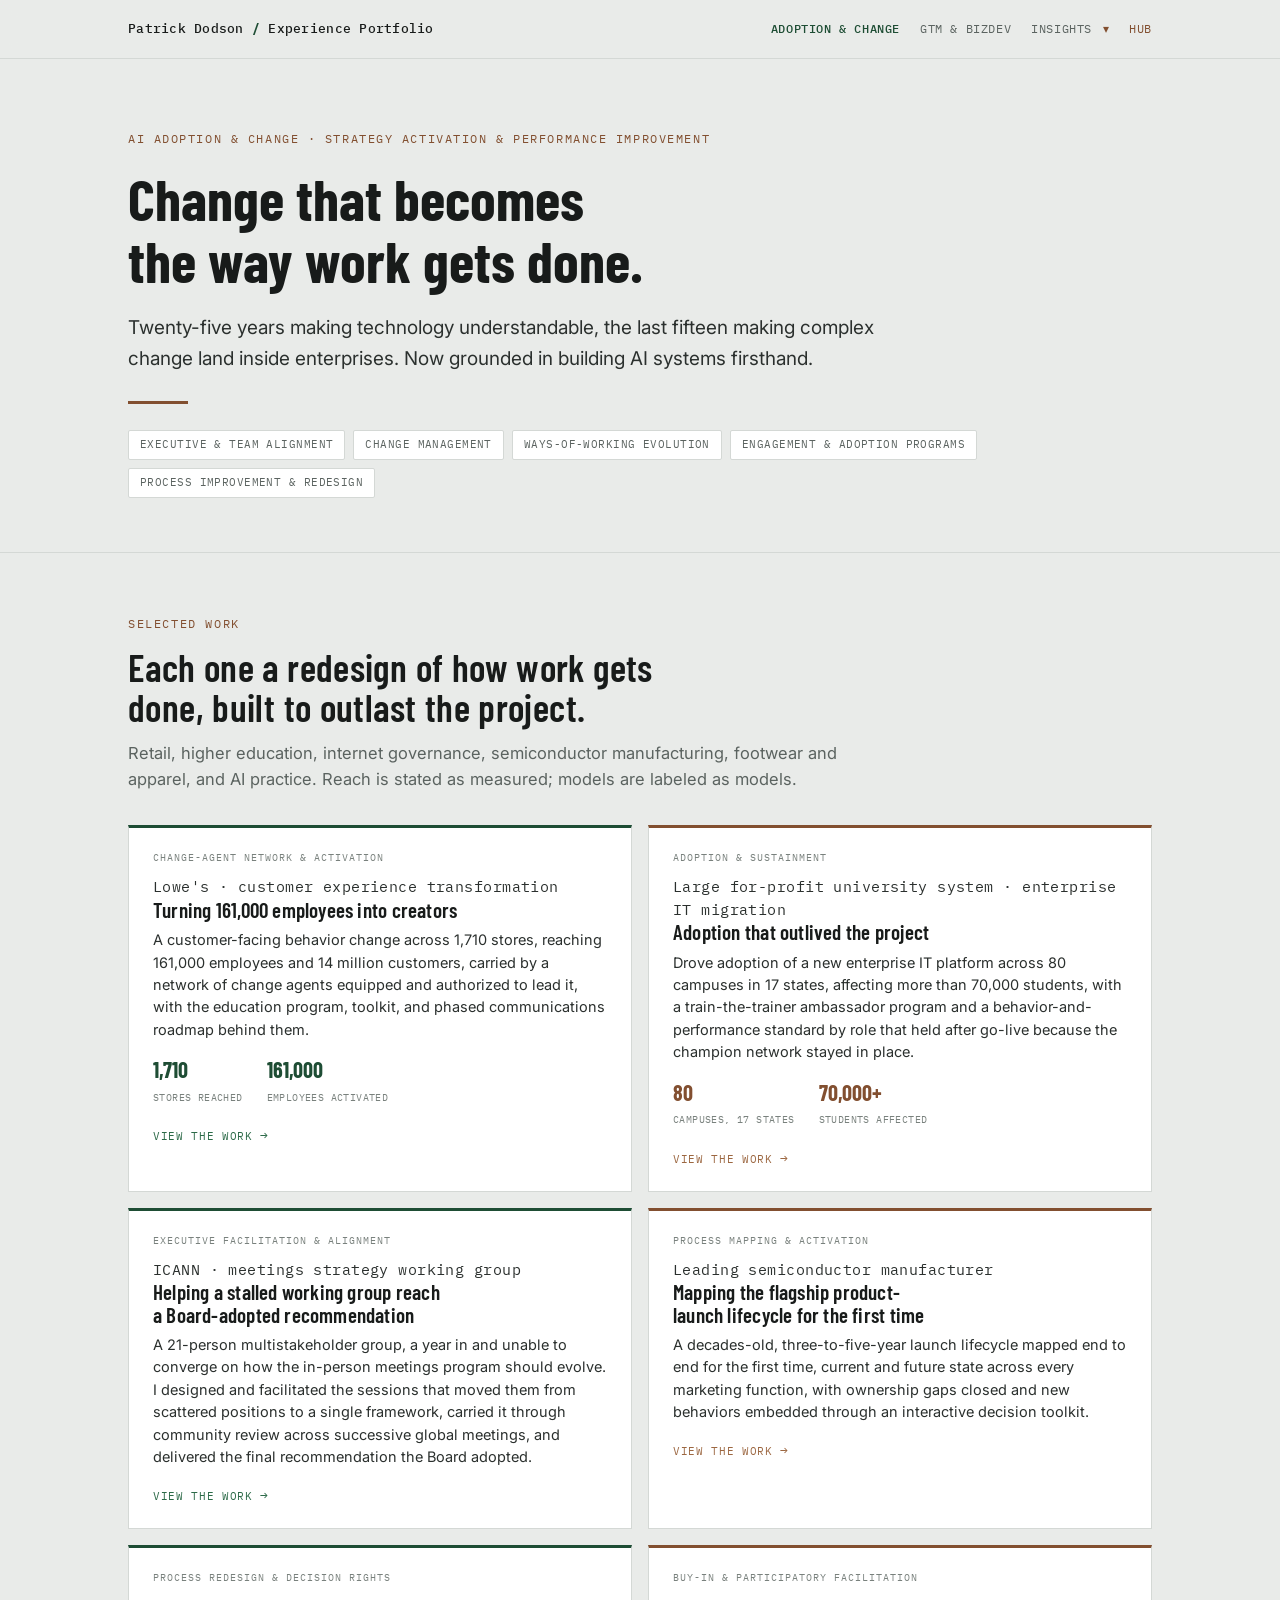
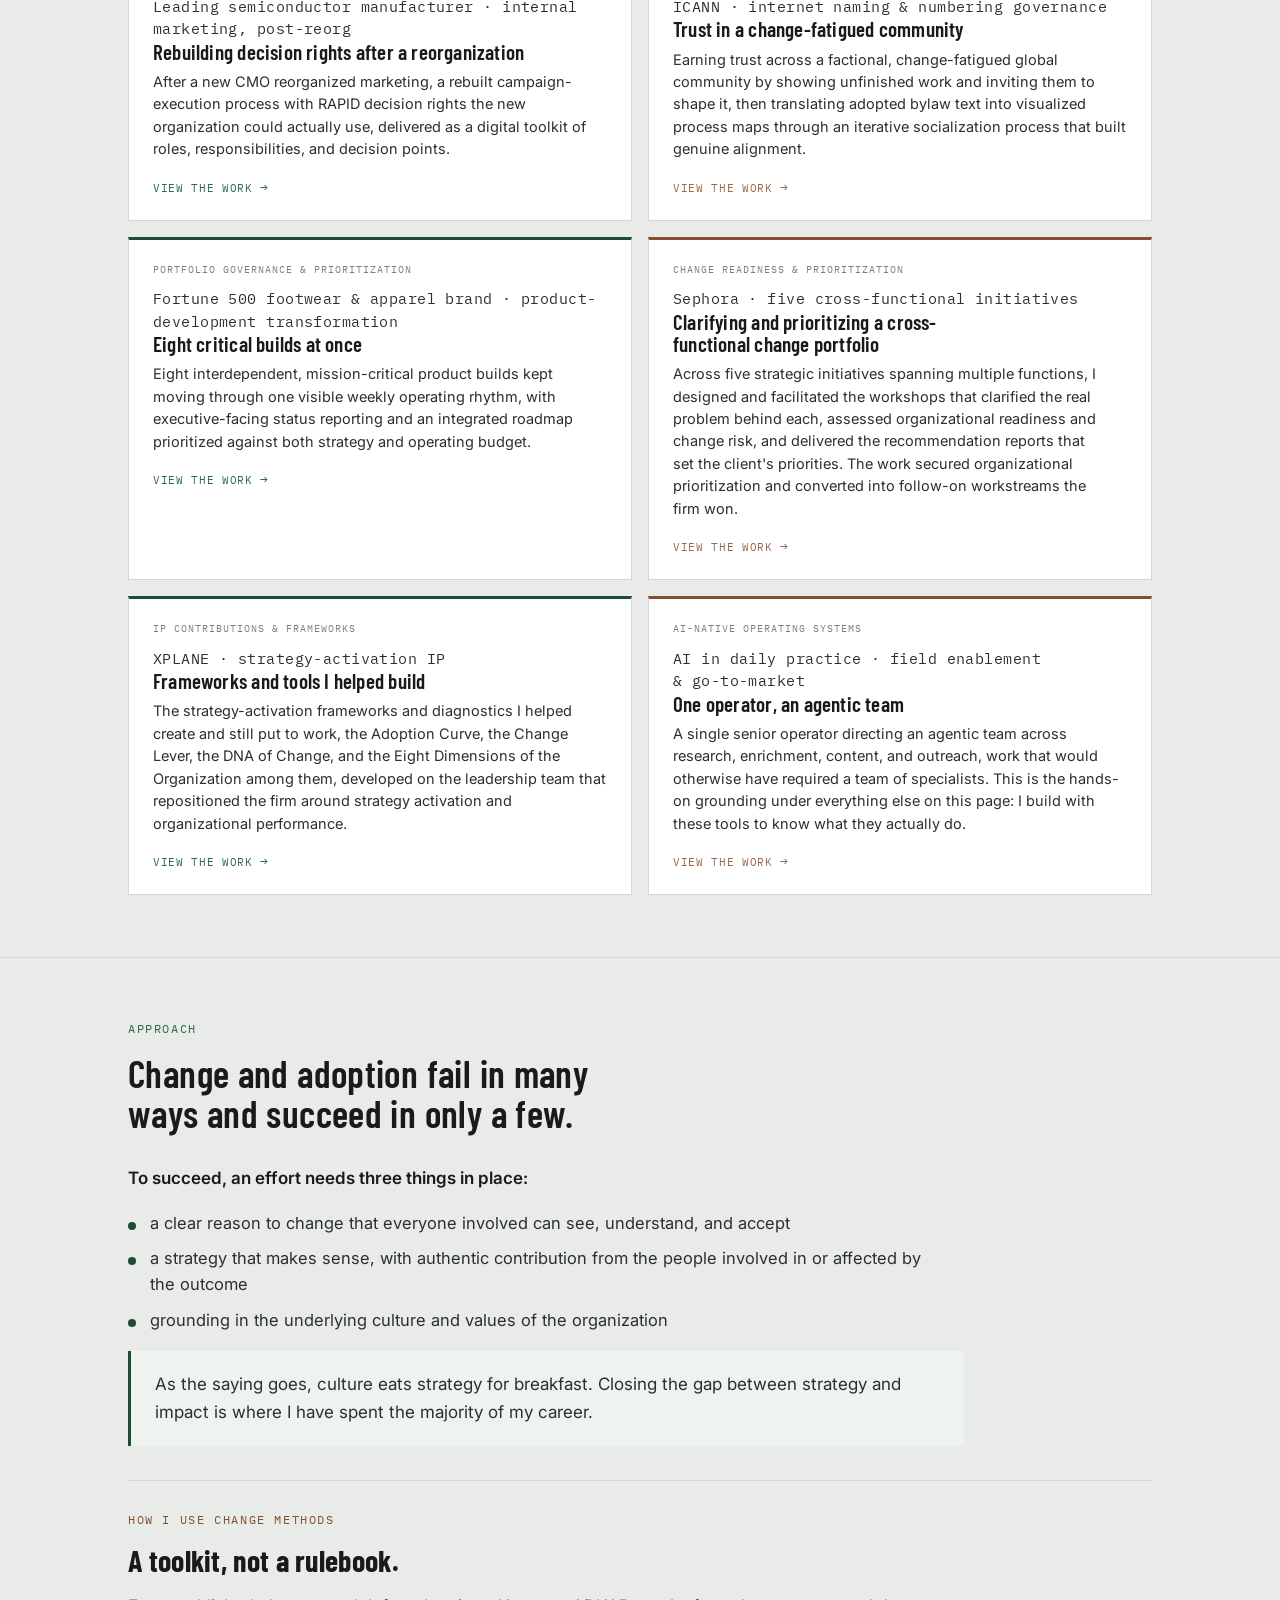
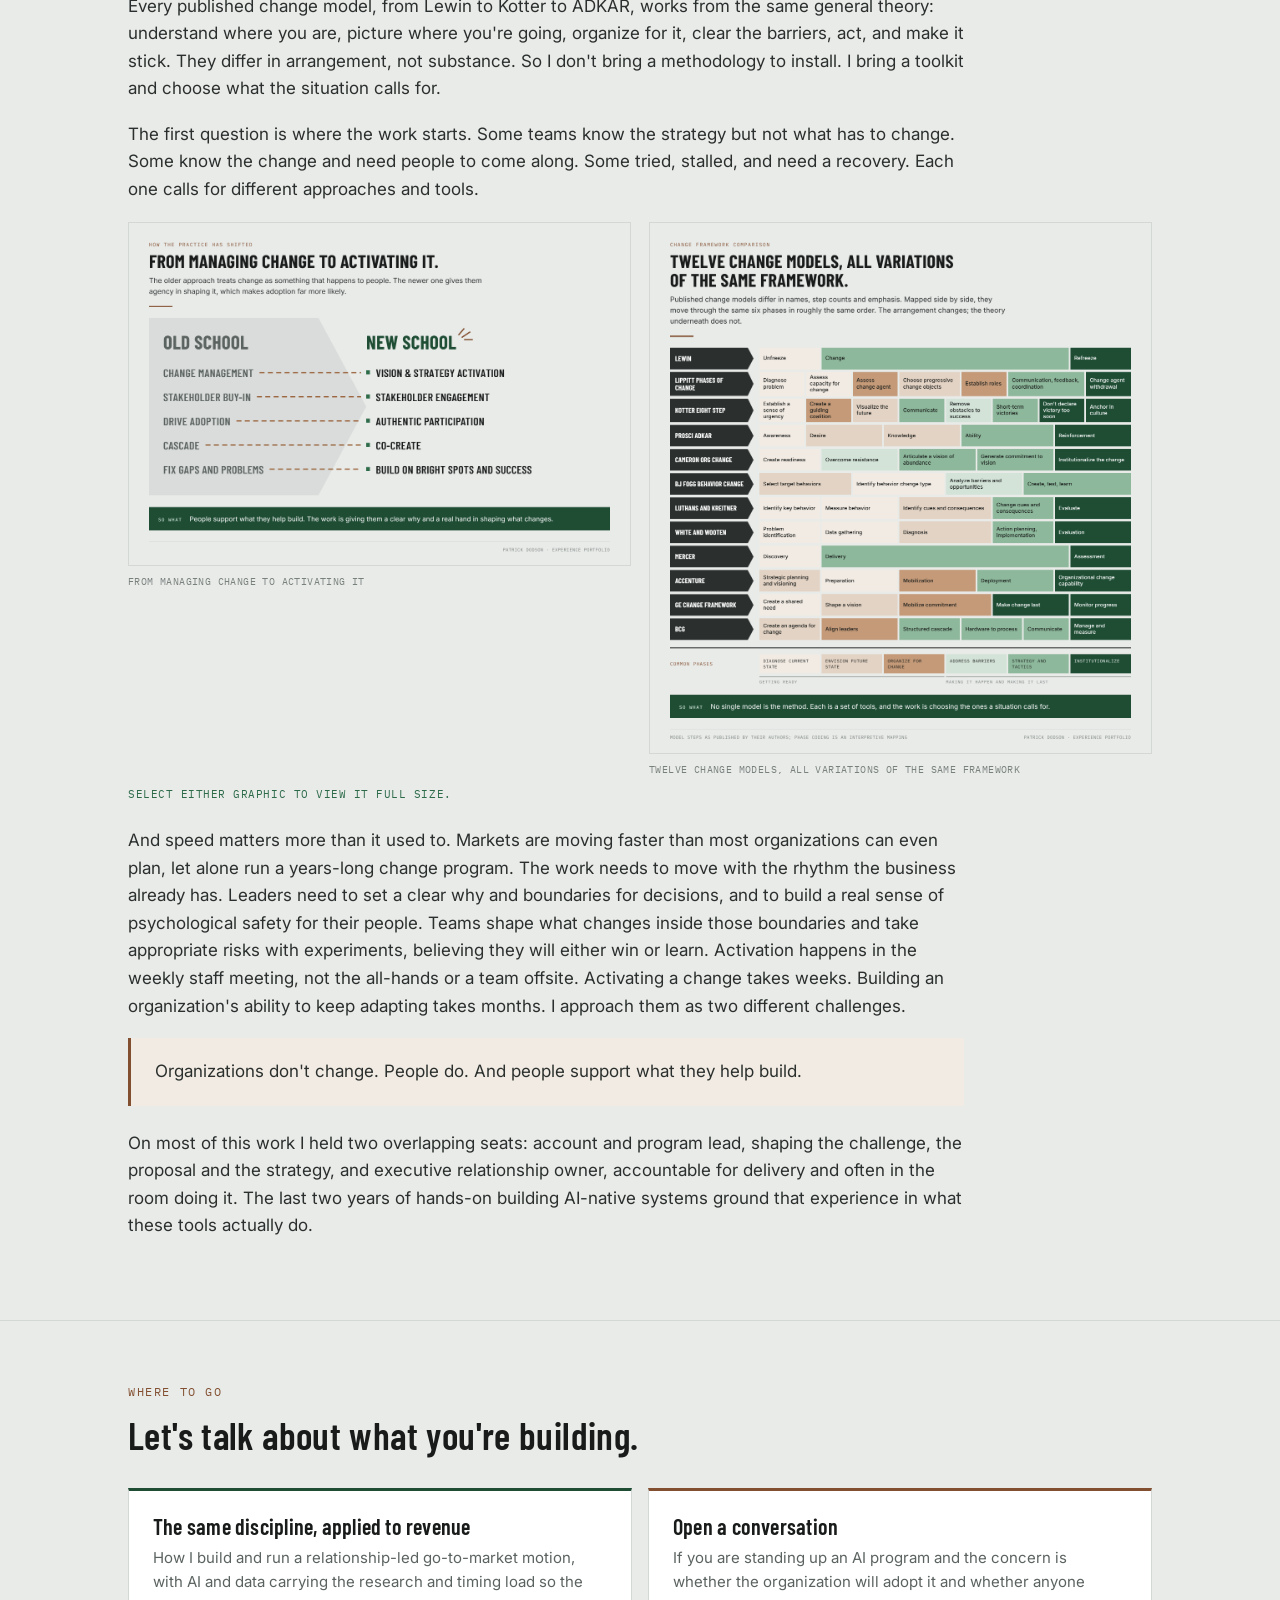
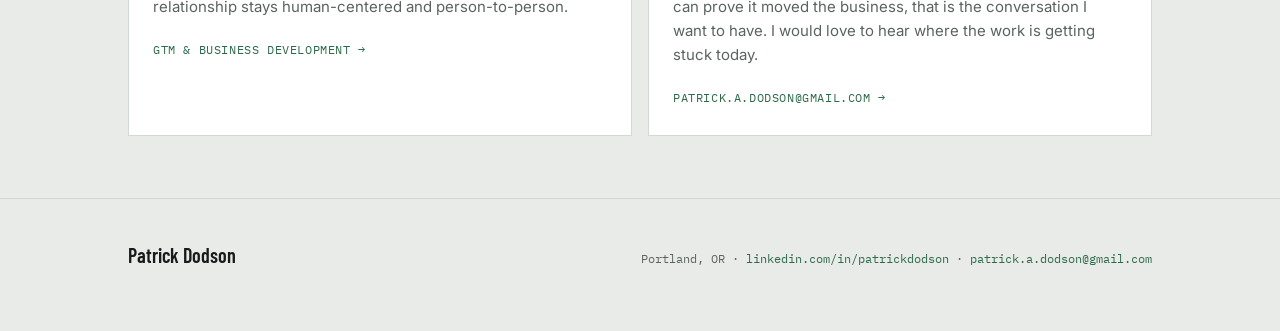
==== commit 5d238143: "Toolkit graphic: rename Vision Activation to Vision & Strategy Activation Updates the old school / n" ====
--- a/adoption-change.html
+++ b/adoption-change.html
@@ -395,7 +395,7 @@
  <p>The first question is where the work starts. Some teams know the strategy but not what has to change. Some know the change and need people to come along. Some tried, stalled, and need a recovery. Each one calls for different approaches and tools.</p>
  </div>
  <div class="tk-figs lbable lbgroup">
- <figure><img src="assets/img/old_school_new_school.png" alt="Old school versus new school approaches to change: change management to vision activation, stakeholder buy-in to stakeholder engagement, drive adoption to authentic participation, cascade to co-create, fix gaps and problems to build on bright spots and success" loading="lazy"><figcaption>From managing change to activating it</figcaption></figure>
+ <figure><img src="assets/img/old_school_new_school.png" alt="Old school versus new school approaches to change: change management to vision and strategy activation, stakeholder buy-in to stakeholder engagement, drive adoption to authentic participation, cascade to co-create, fix gaps and problems to build on bright spots and success" loading="lazy"><figcaption>From managing change to activating it</figcaption></figure>
  <figure><img src="assets/img/change_framework_comparison.png" alt="Twelve published change models mapped to six common phases, from diagnosing the current state to institutionalizing the change" loading="lazy"><figcaption>Twelve change models, all variations of the same framework</figcaption></figure>
  </div>
  <p class="tk-hint">Select either graphic to view it full size.</p>
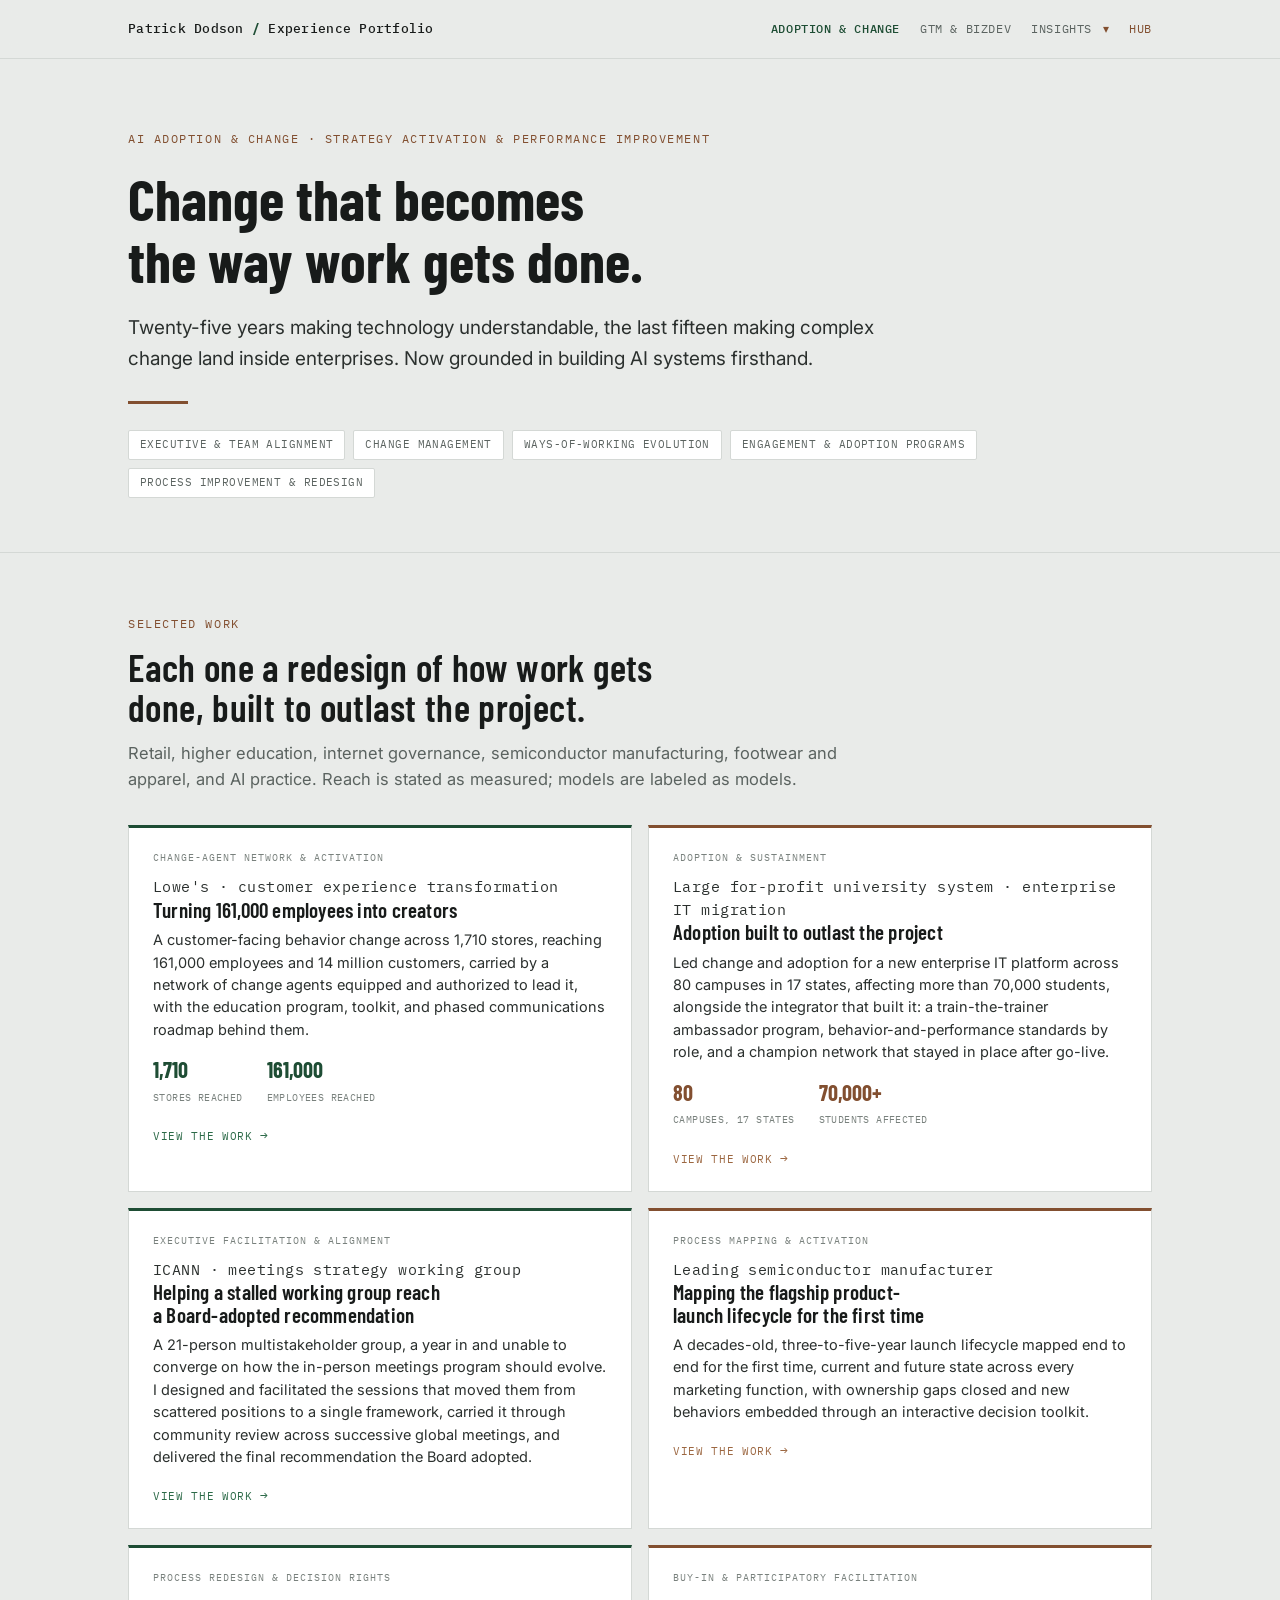
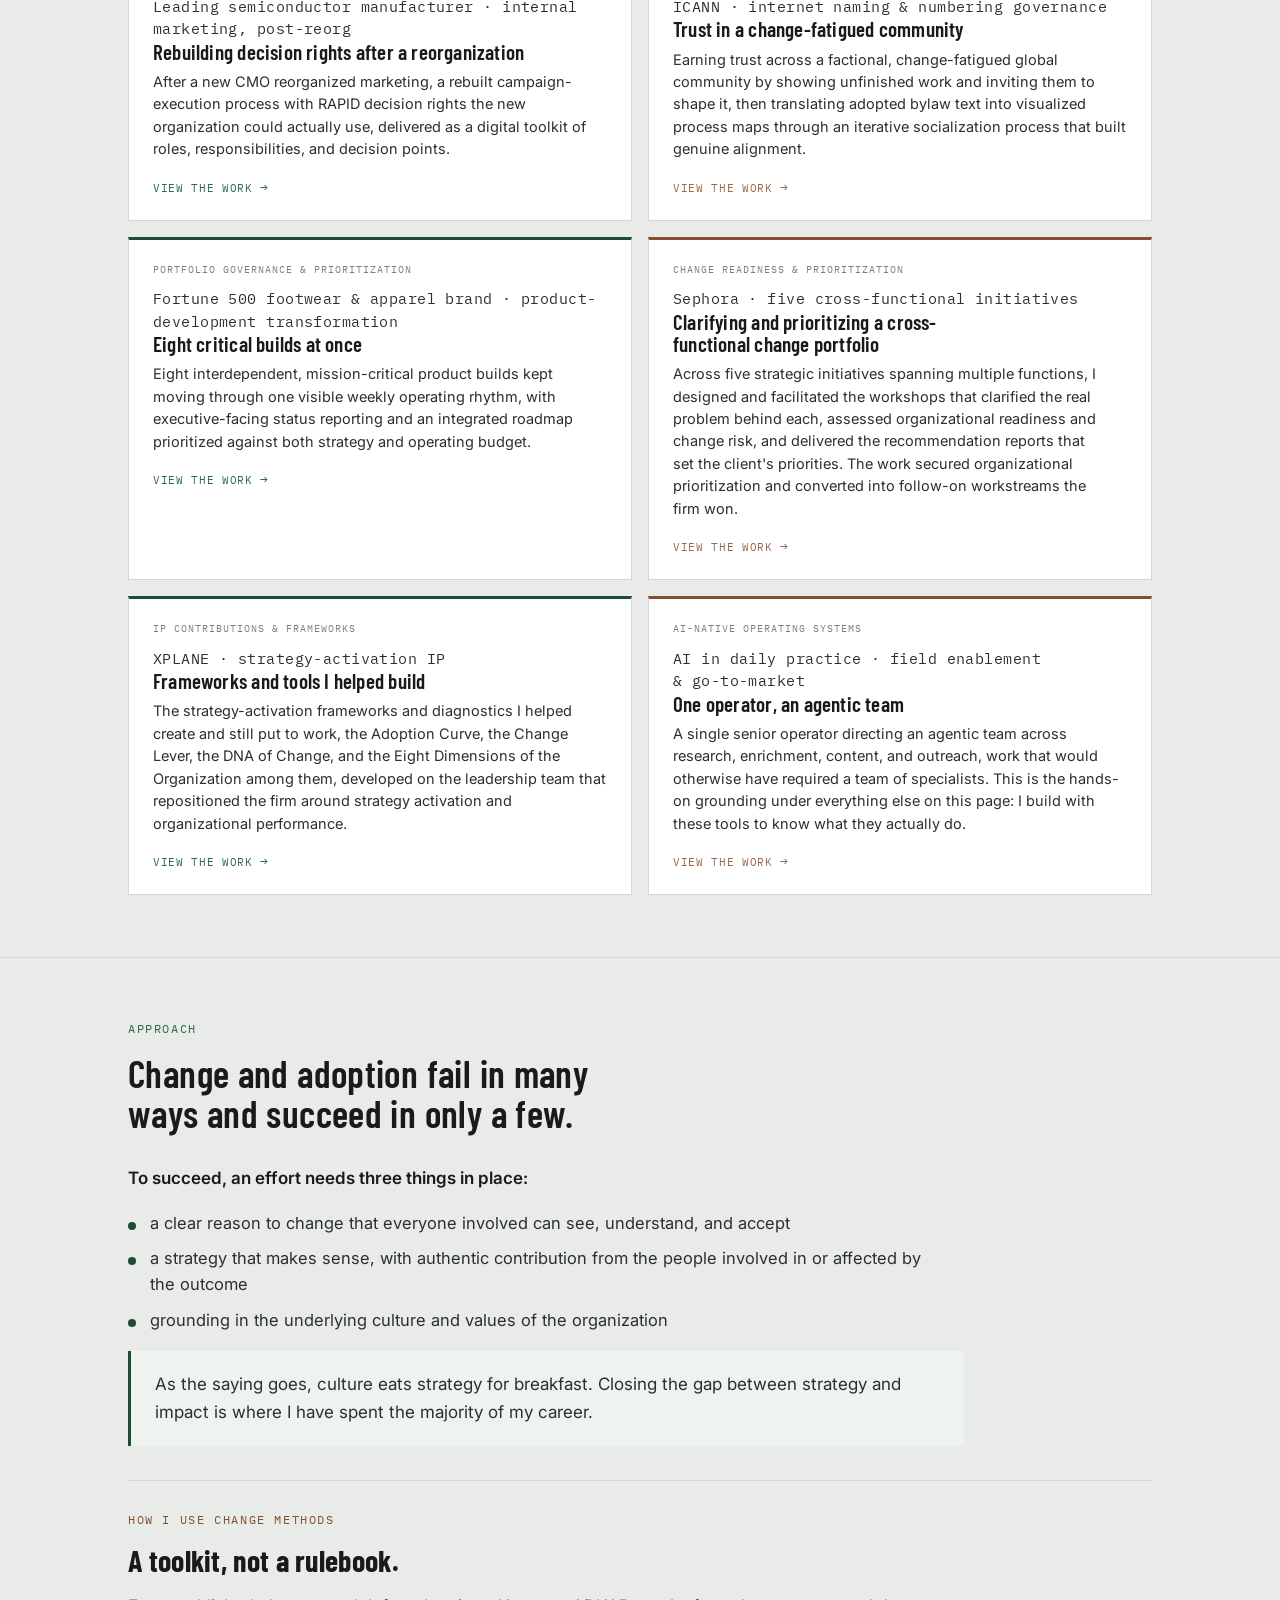
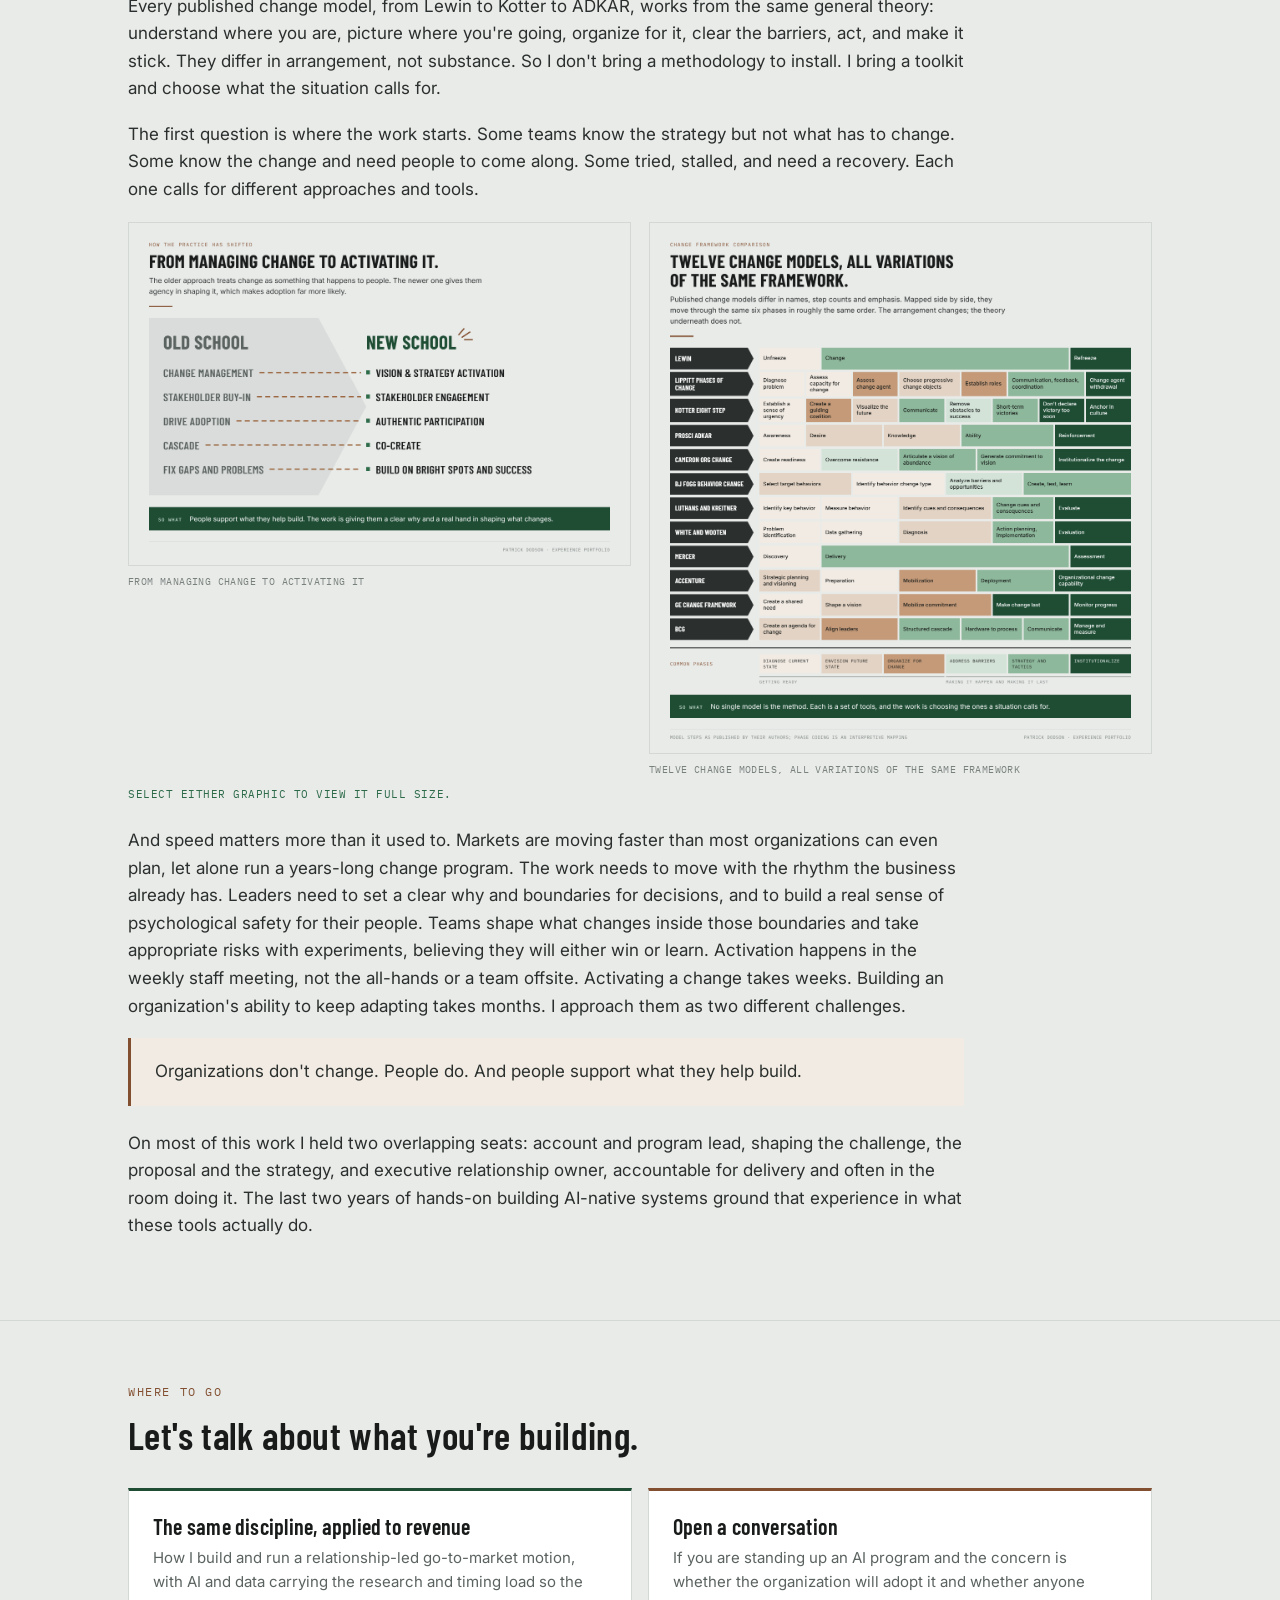
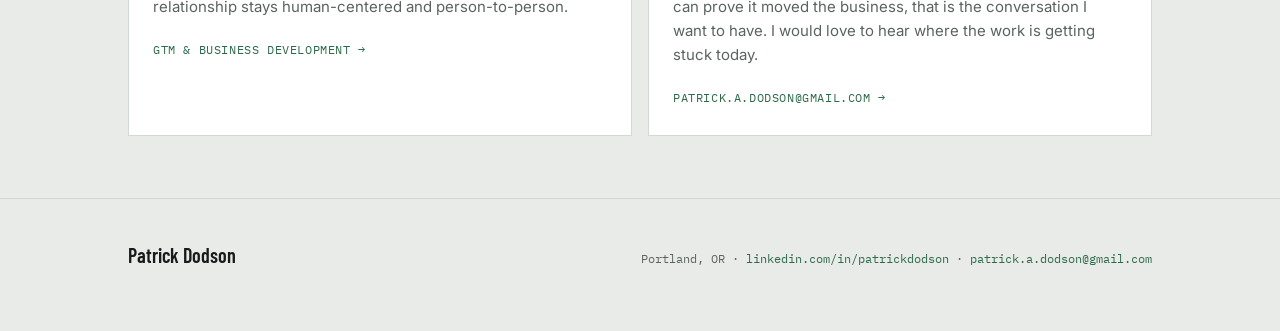
==== commit 47178f5b: "Align Lowe's and Strayer cases with Resume Canon 3.58 Co-Authored-By: Claude Opus 5.5 <noreply@anthr" ====
--- a/adoption-change.html
+++ b/adoption-change.html
@@ -241,6 +241,8 @@
  <a href="data-analytics.html">Data &amp; Analytics</a>
  <a href="ai-factory.html">AI Factory</a>
  <a href="enterprise-ai-stack.html">Enterprise AI Stack</a>
+ <a href="ai-retail.html">AI in Retail</a>
+ <a href="cloud-computing.html">Cloud Computing</a>
  </div>
  </details>
  <a href="index.html" class="hub">Hub</a>
@@ -282,7 +284,7 @@
  <p>A customer-facing behavior change across 1,710 stores, reaching 161,000 employees and 14 million customers, carried by a network of change agents equipped and authorized to lead it, with the education program, toolkit, and phased communications roadmap behind them.</p>
  <div class="metrics">
  <div class="metric"><b>1,710</b><span>Stores reached</span></div>
- <div class="metric"><b>161,000</b><span>Employees activated</span></div>
+ <div class="metric"><b>161,000</b><span>Employees reached</span></div>
  </div>
  <div class="cardmore">View the work <span aria-hidden="true">&rarr;</span></div>
  </div>
@@ -290,8 +292,8 @@
  <div class="gcard um casecard" role="button" tabindex="0" data-case="university" aria-haspopup="dialog">
  <div class="tag">Adoption &amp; sustainment</div>
  <p class="client">Large for-profit university system &middot; enterprise IT migration</p>
- <h3>Adoption that outlived the project</h3>
- <p>Drove adoption of a new enterprise IT platform across 80 campuses in 17 states, affecting more than 70,000 students, with a train-the-trainer ambassador program and a behavior-and-performance standard by role that held after go-live because the champion network stayed in place.</p>
+ <h3>Adoption built to outlast the project</h3>
+ <p>Led change and adoption for a new enterprise IT platform across 80 campuses in 17 states, affecting more than 70,000 students, alongside the integrator that built it: a train-the-trainer ambassador program, behavior-and-performance standards by role, and a champion network that stayed in place after go-live.</p>
  <div class="metrics">
  <div class="metric"><b>80</b><span>Campuses, 17 states</span></div>
  <div class="metric"><b>70,000+</b><span>Students affected</span></div>
@@ -450,11 +452,11 @@
 <div class="casesrc" id="case-sephora"><div class="tag">Change readiness &amp; prioritization</div><p class="client">Sephora · five cross-functional initiatives</p><h3>Clarifying and prioritizing a cross-functional change portfolio</h3><p>Rapid growth had outpaced the organization's processes, and leadership needed to decide which initiatives would most improve how its people work, and in what order.</p><p>Across five cross-functional initiatives, I designed and facilitated the assessment and the workshops that clarified the real problem behind each, read organizational readiness and change risk, and produced the recommendation reports leadership set its priorities from.</p><p>The work secured organizational prioritization and converted into follow-on workstreams the firm won.</p><div class="cm-figrow"><figure><img src="assets/img/seph_journey.png" alt="Change activation journey model"><figcaption>Activation journey</figcaption></figure><figure><img src="assets/img/seph_impact.png" alt="Change impact assessment overview"><figcaption>Impact assessment</figcaption></figure><figure><img src="assets/img/seph_tools.png" alt="Recommended activation tools and tactics"><figcaption>Tools &amp; tactics</figcaption></figure></div><figure class="cm-figbig"><img src="assets/img/seph_activities.png" alt="The assessment and facilitation process"><figcaption>Assessment and facilitation process</figcaption></figure></div>
 <div class="casesrc" id="case-semi-lifecycle"><div class="tag">Process mapping &amp; activation</div><p class="client">Leading Semiconductor Manufacturer · marketing lifecycle for flagship product launches</p><h3>Mapping the flagship product-launch lifecycle for the first time</h3><p class="cm-role">Role · account and program lead, and delivery team member</p><div class="cm-row"><span class="cm-label">Problem</span><p>The company's marketing for flagship product launches ran on a lifecycle that cascaded three to five years across more than a dozen functions. When one function raised a flag, no one, including the CMO, could tell whether it was recoverable inside the launch window or a real threat to being ready when the product shipped. Ownership was unclear from function to function, no one owned the whole process end-to-end, (and we found a six-month stretch with no one minding the process at all).</p></div><div class="cm-row"><span class="cm-label">Complexity</span><p>A decades-old methodology executed through habit and tribal knowledge, carried in people's heads across a massive staff ecosystem, with hand-offs, gives and gets, and dependencies that had never been made explicit.</p></div><div class="cm-row"><span class="cm-label">What I did</span><p>Mapped the entire lifecycle end to end for the first time, stage by stage, through every marketing function, with the people who run it. Clarified groups, milestones, roles, and interdependencies at every stage, and defined the paths connecting each marketer with those before and after them. Built a department alignment kit with online and offline resource planning and training, plus a visual vocabulary, activation tools, templates, and playbooks to embed the new behaviors.</p></div><div class="cm-row"><span class="cm-label">How it stuck</span><p>An online knowledge-sharing portal grounded the change so teams found the process at the moment they needed it, not in a binder they would never open.</p></div><div class="cm-row"><span class="cm-label">Result</span><p>Delivered visibility into entire process across a massive staff ecosystem for the first time, shifting a decades-old methodology. Broke down silos from product inception through campaigns and launch, and improved the ability to spot bottlenecks, balance workload, and escalate material issues to executive leadership.</p></div><div class="cm-figrow two"><figure><img src="assets/img/semi_lifecycle_1.jpg" alt="Process maps and activation tools on the wall"><figcaption>A visual vocabulary, activation tools, templates, and playbooks to embed new behaviors.</figcaption></figure><figure><img src="assets/img/semi_lifecycle_2.jpg" alt="Knowledge-sharing portal screens"><figcaption>An online knowledge-sharing portal to ground the change in daily practice.</figcaption></figure></div></div>
 <div class="casesrc" id="case-semi-decision"><div class="tag">Process redesign &amp; decision rights</div><p class="client">Leading Semiconductor Manufacturer · internal marketing function, following a reorganization under a new CMO</p><h3>Rebuilding decision rights after a reorganization</h3><p class="cm-role">Role · account and program lead, and delivery team member</p><div class="cm-row"><span class="cm-label">Problem</span><p>A new CMO reorganized the marketing function, and campaign execution needed a consistent process and clear decision-making to match the new structure. Without it, the reorganization would leave people unsure who decided what, and the launch machine would stall on ambiguity.</p></div><div class="cm-row"><span class="cm-label">Complexity</span><p>The redesign had to span all marketing functions and supporting departments at once, and land a new decision model people would actually use in daily work, not just a diagram on a wall.</p></div><div class="cm-row"><span class="cm-label">What I did</span><p>Mapped current and future state across all marketing functions and supporting departments, and applied a RAPID decision model so every step of the new process carried a clear recommend, agree, perform, input, and decide. Built an interactive digital toolkit depicting roles, responsibilities, efforts, and decision points across the new operating process, so the reorganized team could see exactly how work and decisions now flowed.</p></div><div class="cm-row"><span class="cm-label">How it stuck</span><p>The interactive toolkit gave the reorganized function a shared, navigable reference for the new way of working, tied to the new structure rather than the habits of the old one.</p></div><div class="cm-row"><span class="cm-label">Result</span><p>A consistent campaign-execution process aligned to the reorganized marketing organization, with decision rights made explicit at every stage and a living reference the team could navigate.</p></div><figure class="cm-figbig"><img src="assets/img/semi_decision_1.jpg" alt="RAPID decision-rights card opened on the campaign process map"><figcaption>A stage of the redesigned process with its RAPID card opened, showing who recommends, agrees, performs, inputs, and decides.</figcaption></figure></div>
-<div class="casesrc" id="case-lowes"><div class="tag">Behavior change at scale</div><p class="client">Lowe's · customer experience transformation</p><h3>Turning 161,000 employees into creators</h3><p class="cm-role">Role · account and program lead, and delivery team member</p><div class="cm-row"><span class="cm-label">Problem</span><p>Lowe's set out to deliver a new customer experience across its stores, which meant moving frontline employees from an order-taker mindset to a creator mindset. The scale was the challenge: 1,710 stores, 161,000 employees, and 14 million customers.</p></div><div class="cm-row"><span class="cm-label">Complexity</span><p>A behavior change reaching every store and every employee segment, with no lever except influence, where success depended on frontline associates actually adopting a new way of working with customers.</p></div><div class="cm-row"><span class="cm-label">What I did</span><p>Established the organizational foundation for change. Audited current state to inform a current-to-future-state strategy, behavioral standards, and guidelines; built an employee engagement framework and a phased communications roadmap reaching every store; created an education program and an engagement toolkit of alignment maps, learning tools, in-store signage, playbooks, and executive presentations; produced a two-minute Creator Mindset animation and leadership learning maps; mapped the ideal customer experience at home, on the go, in-store, and in the contact center; and reinforced the behaviors with table tents in break rooms and cafeterias.</p></div><div class="cm-row"><span class="cm-label">How it stuck</span><p>Created a network of change agents, equipped and authorized to drive the new customer-facing behaviors, who became the leaders driving the initiative across every store.</p></div><div class="cm-row"><span class="cm-label">Result</span><p>The organizational foundation for change established across 1,710 stores and 161,000 employees, with a change-agent network carrying the new behaviors into daily store operations.</p></div><div class="cm-figrow"><figure><img src="assets/img/lowes_1.jpg" alt="Changing the associate's mindset sketch"><figcaption>Changing the associate's mindset, from order-taker to creator, sketched with the team.</figcaption></figure><figure><img src="assets/img/lowes_2.jpg" alt="Creator Mindset animation still"><figcaption>A two-minute Creator Mindset animation set expectations for the new way of working.</figcaption></figure></div><figure class="cm-figbig"><img src="assets/img/lowes_3.jpg" alt="Inspiring Creators customer experience map"><figcaption>Customer experience mapping: the ideal outcome at home, on the go, in-store, and in the contact center.</figcaption></figure></div>
+<div class="casesrc" id="case-lowes"><div class="tag">Behavior change at scale</div><p class="client">Lowe's · customer experience transformation</p><h3>Turning 161,000 employees into creators</h3><p class="cm-role">Role · designed the proposal and was the XPLANE executive at the pitch; the XPLANE team delivered the program</p><div class="cm-row"><span class="cm-label">Problem</span><p>Lowe's set out to deliver a new customer experience across its stores, which meant moving frontline employees from an order-taker mindset to a creator mindset. The scale was the challenge: 1,710 stores, 161,000 employees, and 14 million customers.</p></div><div class="cm-row"><span class="cm-label">Complexity</span><p>A behavior change reaching every store and every employee segment, with no lever except influence, where success depended on frontline associates actually adopting a new way of working with customers.</p></div><div class="cm-row"><span class="cm-label">What the team did</span><p>The team established the organizational foundation for change. It audited current state to inform a current-to-future-state strategy, behavioral standards, and guidelines; built an employee engagement framework and a phased communications roadmap reaching every store; created an education program and an engagement toolkit of alignment maps, learning tools, in-store signage, playbooks, and executive presentations; produced a two-minute Creator Mindset animation and leadership learning maps; mapped the ideal customer experience at home, on the go, in-store, and in the contact center; and reinforced the behaviors with table tents in break rooms and cafeterias.</p></div><div class="cm-row"><span class="cm-label">How it stuck</span><p>The program created a network of change agents, equipped and authorized to drive the new customer-facing behaviors, who became the leaders driving the initiative across every store.</p></div><div class="cm-row"><span class="cm-label">Result</span><p>The organizational foundation for change established across 1,710 stores and 161,000 employees, with a change-agent network carrying the new behaviors into daily store operations.</p></div><div class="cm-figrow"><figure><img src="assets/img/lowes_1.jpg" alt="Changing the associate's mindset sketch"><figcaption>Changing the associate's mindset, from order-taker to creator, sketched with the team.</figcaption></figure><figure><img src="assets/img/lowes_2.jpg" alt="Creator Mindset animation still"><figcaption>A two-minute Creator Mindset animation set expectations for the new way of working.</figcaption></figure></div><figure class="cm-figbig"><img src="assets/img/lowes_3.jpg" alt="Inspiring Creators customer experience map"><figcaption>Customer experience mapping: the ideal outcome at home, on the go, in-store, and in the contact center.</figcaption></figure></div>
 <div class="casesrc" id="case-icann-trust"><div class="tag">Trust &amp; participatory change</div><p class="client">ICANN · the body coordinating and managing the internet's naming and numbering system</p><h3>Trust in a change-fatigued community</h3><p class="cm-role">Role · account and program lead, and active member of the delivery team</p><div class="cm-row"><span class="cm-label">Problem</span><p>ICANN needed to move its global multistakeholder community and its own organization through significant change in a very short timeframe. The community was factional and openly suspicious of incoming leadership. The roughly 400-person staff carried low morale and change fatigue from earlier efforts that never landed.</p></div><div class="cm-row"><span class="cm-label">Complexity</span><p>No single party had authority over the outcome. Trust had to be earned across groups with competing interests, and a new CEO's credibility was on the line before he had a track record to stand on.</p></div><div class="cm-row"><span class="cm-label">What I did</span><p>Where the usual move was to produce a finished visual in weeks that could be used for communicating a strategy, we worked with the incoming CEO to take a wholly different approach: creating partially-developed concepts and ideas and generating deliberately unfinished, blueprint-level drafts that signaled his understanding was still forming and invited the community to shape it rather than judge it. I helped design and run that participatory process, including multiple input and collaboration sessions with ICANN staff and Community Leaders, and even a single community input session with more than 800 attendees at a global ICANN meeting. The results of those efforts drove production of finished visual infographic maps from the community's own inputs. In parallel I designed and help lead a culture assessment for the core organization: one-on-one interviews with executives and board members, a working session with staff, and a Culture and Change report and strategic narrative that paired current and future-state maps with a specific change case, including surfaced obstacles, and recommendation approaches to address them.</p></div><div class="cm-row"><span class="cm-label">How it stuck</span><p>Showing unfinished work turned stakeholders into participants and changed judgment into contribution. The process itself became the vehicle for building trust that carried into later change efforts. This is why we refer to the deliverables as artifacts: they are what is left behind that represents a change in how a team engages and solves sticky or complex challenges.</p></div><div class="cm-row"><span class="cm-label">Result</span><p>A shared framework of understanding across factions, and a repeatable participatory model the organization reused as it worked through its most consequential transitions.</p></div><blockquote class="cm-quote">"We count on this partnership to help us navigate along the path of change."</blockquote><div class="cm-figrow"><figure><img src="assets/img/icann_trust_2.jpg" alt="Working group facilitation sessions"><figcaption>Facilitating alignment across working groups and stakeholder communities.</figcaption></figure><figure><img src="assets/img/icann_trust_3.jpg" alt="Who Runs the Internet map built with the community"><figcaption>Maps built from the community's own inputs became shared reference points and frameworks for understanding and evaluating change progress, not top-down pronouncements that miss the mark.</figcaption></figure></div><figure class="cm-figbig"><img src="assets/img/icann_trust_1.jpg" alt="Culture change workshops and current-to-future-state maps"><figcaption>Culture Change Initiative: interviews, working sessions, paired current and future-state maps, and a culture change assessment for the executive leadership team.</figcaption></figure><p class="cm-more"><a href="icann.html">See the full ICANN body of work, 2012 to 2018 &rarr;</a></p></div>
 <div class="casesrc" id="case-ai-operator"><div class="tag">AI-native operating systems</div><p class="client">AI in daily practice · field enablement and go-to-market</p><h3>One operator, an agentic team</h3><p class="cm-role">Role · principal, built and operated end to end</p><div class="cm-row"><span class="cm-label">Problem</span><p>A market and channel development team ran an under-resourced field force that had to identify ideal-profile independent agencies for a professional employer offering, with limited tooling for the research.</p></div><div class="cm-row"><span class="cm-label">Complexity</span><p>The sourcing and qualification work was manual, slow, and hard to reproduce consistently across a field team, which put the burden on individual judgment rather than a repeatable rule.</p></div><div class="cm-row"><span class="cm-label">What I did</span><p>Built an operating engine, not a headcount. Claude and Clay for sourcing and enrichment, MCP integrations to bring local data files and web tools into the workflow, and generated outputs the field team could act on. From an 831-row licensing seed I narrowed to 398 verified independent agencies by territory and name-pattern rules, then scored to a 57-agency priority tier, and codified it as a portable playbook for other metros.</p></div><div class="cm-row"><span class="cm-label">Measured &amp; modeled</span><p>The row counts above are actuals. On effort, I built a bottom-up model, labeled as a model, that set a 4.5-hour-per-contact manual baseline and put a 600-contact run at roughly 2,700 hours of displaced manual effort against about four hours of engineering and human oversight.</p></div><div class="cm-row"><span class="cm-label">On my own engine</span><p>Same pattern for my own go-to-market work, with a quality-assurance step for sequences before outreach, and Claude, Figma, and GitHub to build proposal and pipeline engagements. Work that would have required a team of four, a marketing manager, an information and graphic designer, a UI and UX developer, and a content writer, I directed as a single senior operator running a comparable team of agentic members.</p></div><div class="cm-row"><span class="cm-label">The point</span><p>The staffing savings were real but beside the point for a bootstrapped operator. The breakthrough was cadence. What once took weeks now takes days; what took days now takes hours. Two purposeful years in the tools taught me what these systems actually do, so I can tell an organization what is worth implementing, and why, before it starts "flinging AI" at problems out of FOMO.</p></div><div class="cm-pipeline"><div class="cm-pnode"><div class="cm-pnm">Source &amp; enrich</div><div class="cm-pnd">Claude + Clay</div></div><div class="cm-parw">&rarr;</div><div class="cm-pnode"><div class="cm-pnm">Integrate</div><div class="cm-pnd">MCP: local files + web tools</div></div><div class="cm-parw">&rarr;</div><div class="cm-pnode"><div class="cm-pnm">Score &amp; rule</div><div class="cm-pnd">territory + pattern rules, priority tiers</div></div><div class="cm-parw">&rarr;</div><div class="cm-pnode"><div class="cm-pnm">Generate</div><div class="cm-pnd">field-ready outputs &amp; surfaces</div></div><div class="cm-parw">&rarr;</div><div class="cm-pnode"><div class="cm-pnm">Oversee</div><div class="cm-pnd">QA + human judgment</div></div></div></div>
 <div class="casesrc" id="case-footwear"><div class="tag">Portfolio governance</div><p class="client">Fortune 500 footwear and apparel brand · product-development transformation</p><h3>Eight critical builds at once</h3><p class="cm-role">Role · program lead, portfolio governance</p><div class="cm-row"><span class="cm-label">Problem</span><p>The brand was building a suite of eight distinct but interrelated, mission-critical product-development tools to replace legacy systems, each sponsored inside a complex organization with competing priorities.</p></div><div class="cm-row"><span class="cm-label">Complexity</span><p>Concurrent workstreams with different owners and dependencies. Left implicit, collisions and trade-offs surface late, and decisions get made reactively, late, and often absent of strategic context.</p></div><div class="cm-row"><span class="cm-label">What I did</span><p>I designed and facilitated a day-long strategy and planning session for the entire 35-plus-member team across all eight products, surfacing opportunities and tension points for the team to address together and align on the strategy. From there I made the work visible: an interactive dashboard shown on a large screen in the weekly team stand-up, with a multi-step escalation framework and, for each step, the associated content and the actions for remedy or resolution. Every workstream, its timing, dependencies, and benefits, was on the wall for everyone to see and reference.</p></div><div class="cm-row"><span class="cm-label">How it worked</span><p>When collisions surfaced, leaders made informed trade-offs together, aligned to the primary strategy, and everyone understood the reasoning behind a decision. The discipline was to keep the conversation about getting the answer right, not about individual or functional agendas, which only holds when everyone is bought into the strategy first.</p></div><div class="cm-row"><span class="cm-label">Result</span><p>A running operating rhythm that surfaced trade-offs early and resolved them in the open, across eight interdependent builds.</p></div></div>
-<div class="casesrc" id="case-university"><div class="tag">Enterprise adoption</div><p class="client">Large for-profit university system · enterprise IT migration</p><h3>Adoption that outlived the project</h3><p class="cm-role">Role · account and program lead</p><div class="cm-row"><span class="cm-label">Problem</span><p>A migration to a new enterprise IT platform across 80 campuses in 17 states, affecting more than 70,000 students. Success depended on staff actually adopting new roles, workflows, and behaviors, not just the system going live.</p></div><div class="cm-row"><span class="cm-label">Complexity</span><p>The technical implementers owned the detailed, largely impenetrable training content for every process. Left there, adoption would stall on material no one could use day to day.</p></div><div class="cm-row"><span class="cm-label">What I did</span><p>Ran a gap analysis between current state and the target vision to surface barriers, clarified the value proposition to secure buy-in, and focused on the 100 most common use cases, turning dense content into accessible visual desk references for each of the six student-facing departments on every campus. Built a train-the-trainer ambassador network to create advocates, set behavior and performance standards by employee segment across more than 100 new processes, and stood up a dashboard to monitor and optimize the rollout.</p></div><div class="cm-row"><span class="cm-label">How it stuck</span><p>The ambassador and champion network stayed in place after launch to drive adoption and keep people supported and accountable, so the new way of working held rather than the effort ending at go-live.</p></div><div class="cm-row"><span class="cm-label">Result</span><p>Staff adoption across nearly 100 processes and a successful 18-month program with very high satisfaction.</p></div><div class="cm-figrow"><figure><img src="assets/img/university_2.jpg" alt="Accessible visual desk reference for a process"><figcaption>Dense process content turned into accessible visual desk references for the most common use cases.</figcaption></figure><figure><img src="assets/img/university_3.jpg" alt="18-month activation roadmap across stakeholder tiers"><figcaption>An 18-month activation roadmap sequencing awareness, training, and go-live support across every stakeholder tier.</figcaption></figure></div><figure class="cm-figbig"><img src="assets/img/university_1.jpg" alt="Change initiative journey map"><figcaption>The change journey mapped for staff: a phased path from preview and inform, through training, to go-live.</figcaption></figure></div>
+<div class="casesrc" id="case-university"><div class="tag">Enterprise adoption</div><p class="client">Large for-profit university system · enterprise IT migration</p><h3>Adoption built to outlast the project</h3><p class="cm-role">Role · account and program lead</p><div class="cm-row"><span class="cm-label">Problem</span><p>A migration to a new enterprise IT platform across 80 campuses in 17 states, affecting more than 70,000 students. Success depended on staff actually adopting new roles, workflows, and behaviors, not just the system going live.</p></div><div class="cm-row"><span class="cm-label">Complexity</span><p>The technical implementers owned the detailed, largely impenetrable training content for every process. Left there, adoption would stall on material no one could use day to day.</p></div><div class="cm-row"><span class="cm-label">What I did</span><p>Ran a gap analysis between current state and the target vision to surface barriers, clarified the value proposition to secure buy-in, and focused on the 100 most common use cases, turning dense content into accessible visual desk references for each of the six student-facing departments on every campus. Built a train-the-trainer ambassador network to create advocates, set behavior and performance standards by employee segment across more than 100 new processes, and stood up a dashboard that tracked adoption and satisfaction to monitor and optimize the rollout.</p></div><div class="cm-row"><span class="cm-label">How it stuck</span><p>The ambassador and champion network stayed in place after launch to keep people supported and accountable, and the university's own teams carried the new ways of working forward rather than the effort ending at go-live.</p></div><div class="cm-row"><span class="cm-label">Result</span><p>An 18-month program run alongside the integrator, with new standards across more than 100 processes and adoption and satisfaction tracked on the rollout dashboard throughout.</p></div><div class="cm-figrow"><figure><img src="assets/img/university_2.jpg" alt="Accessible visual desk reference for a process"><figcaption>Dense process content turned into accessible visual desk references for the most common use cases.</figcaption></figure><figure><img src="assets/img/university_3.jpg" alt="18-month activation roadmap across stakeholder tiers"><figcaption>An 18-month activation roadmap sequencing awareness, training, and go-live support across every stakeholder tier.</figcaption></figure></div><figure class="cm-figbig"><img src="assets/img/university_1.jpg" alt="Change initiative journey map"><figcaption>The change journey mapped for staff: a phased path from preview and inform, through training, to go-live.</figcaption></figure></div>
 <div class="casesrc" id="case-ip-frameworks"><div class="tag">IP contributions &amp; frameworks</div><p class="client">Frameworks and diagnostics I helped create at XPLANE and regularly put to work</p><h3>Frameworks and tools I helped build</h3><p class="cm-role">Role · co-author and practitioner</p><div class="cm-row"><span class="cm-label">In practice</span><p>A method is only as good as its adoption, so I lean on a core set of frameworks and tools that make change legible to the people living through it. I helped build these during my time at XPLANE, and I still reach for them.</p></div><p class="cm-hint">Select any framework to view it full size.</p><div class="cm-figrow"><figure><img src="assets/img/ip_frameworks_1.jpg" alt="Adoption Curve"><figcaption>The Adoption Curve: moving people from Hear it, to Believe it, to Live it, tracked as degree of support over time.</figcaption></figure><figure data-lbset="changelever" data-idx="0" data-lbhint="Opens the worksheet"><img src="assets/img/ip_frameworks_2.jpg" alt="Change Lever"><figcaption>The Change Lever: strategy and tactics move an organization from current to future state, with capacity for change as the fulcrum. Opens the annotated worksheet.</figcaption></figure><figure data-lbset="dna" data-idx="0" data-lbhint="Opens the workbook"><img src="assets/img/ip_frameworks_3.jpg" alt="DNA of Change eight design principles"><figcaption>DNA of Change: eight design principles for organizational transformation. Opens the full 46-page workbook and its eight worksheets.</figcaption></figure><figure><img src="assets/img/ip_frameworks_8.jpg" alt="Eight Dimensions of the Organization"><figcaption>Eight Dimensions of the Organization: vision and strategy, structure, process, systems and tools, talent, knowledge and skills, behaviors, and culture. A map of everything a change has to touch, flexed to fit the group in the room.</figcaption></figure><figure><img src="assets/img/ip_frameworks_4.jpg" alt="Barriers to Behavior Change diagnostic"><figcaption>Barriers to Behavior Change: a user-centered diagnostic for surfacing where resistance actually lives.</figcaption></figure><figure><img src="assets/img/ip_frameworks_5.jpg" alt="Change framework comparison across major change models"><figcaption>A comparison of the major change models, from Lewin and Kotter to Prosci and BJ Fogg, mapped to common phases. I work across them rather than pledging to one.</figcaption></figure><figure><img src="assets/img/ip_frameworks_6.jpg" alt="Process improvement methods compared: Lean, Six Sigma, and Visual Process Innovation"><figcaption>Visual Process Innovation mapped against the major process-improvement methods, showing where Lean, Six Sigma, and the rest each fit.</figcaption></figure><figure><img src="assets/img/ip_frameworks_7.jpg" alt="Six core principles of Visual Process Innovation"><figcaption>The six core principles of Visual Process Innovation.</figcaption></figure></div></div>
 </div>
 <script>
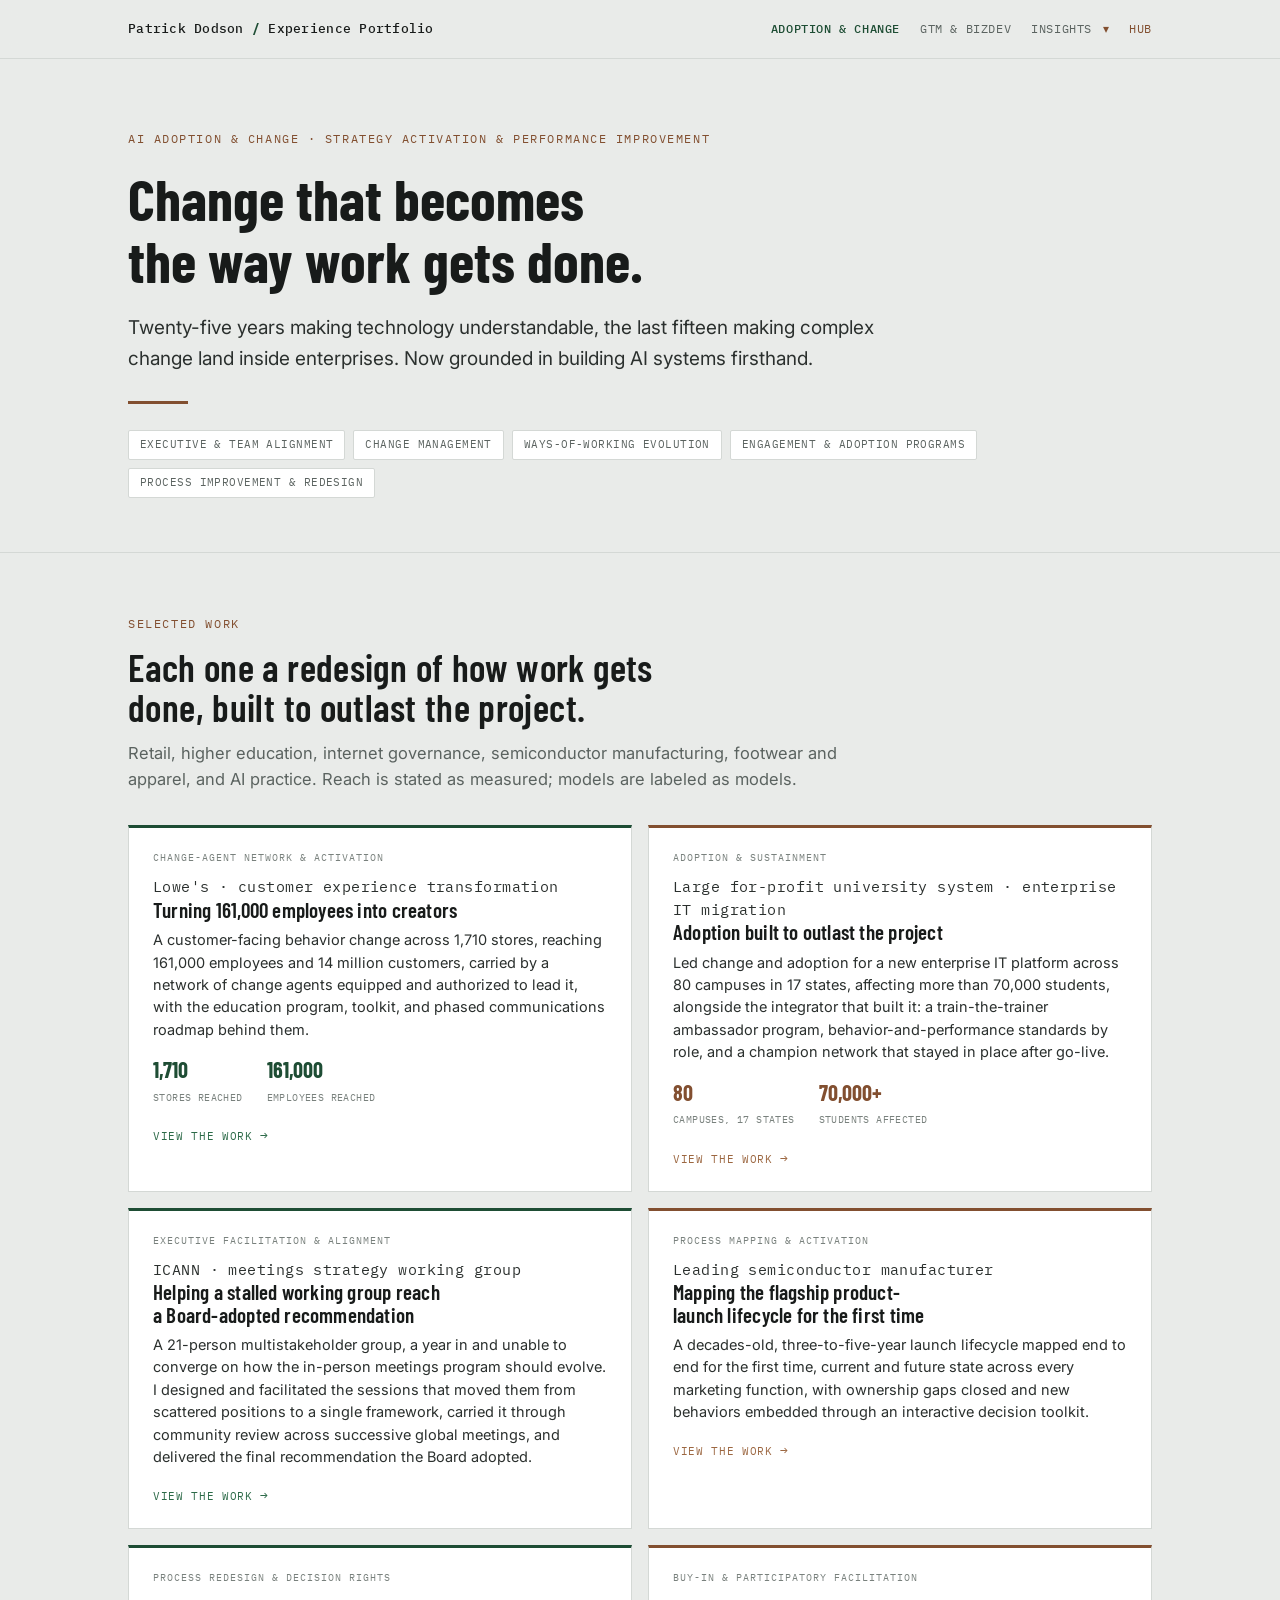
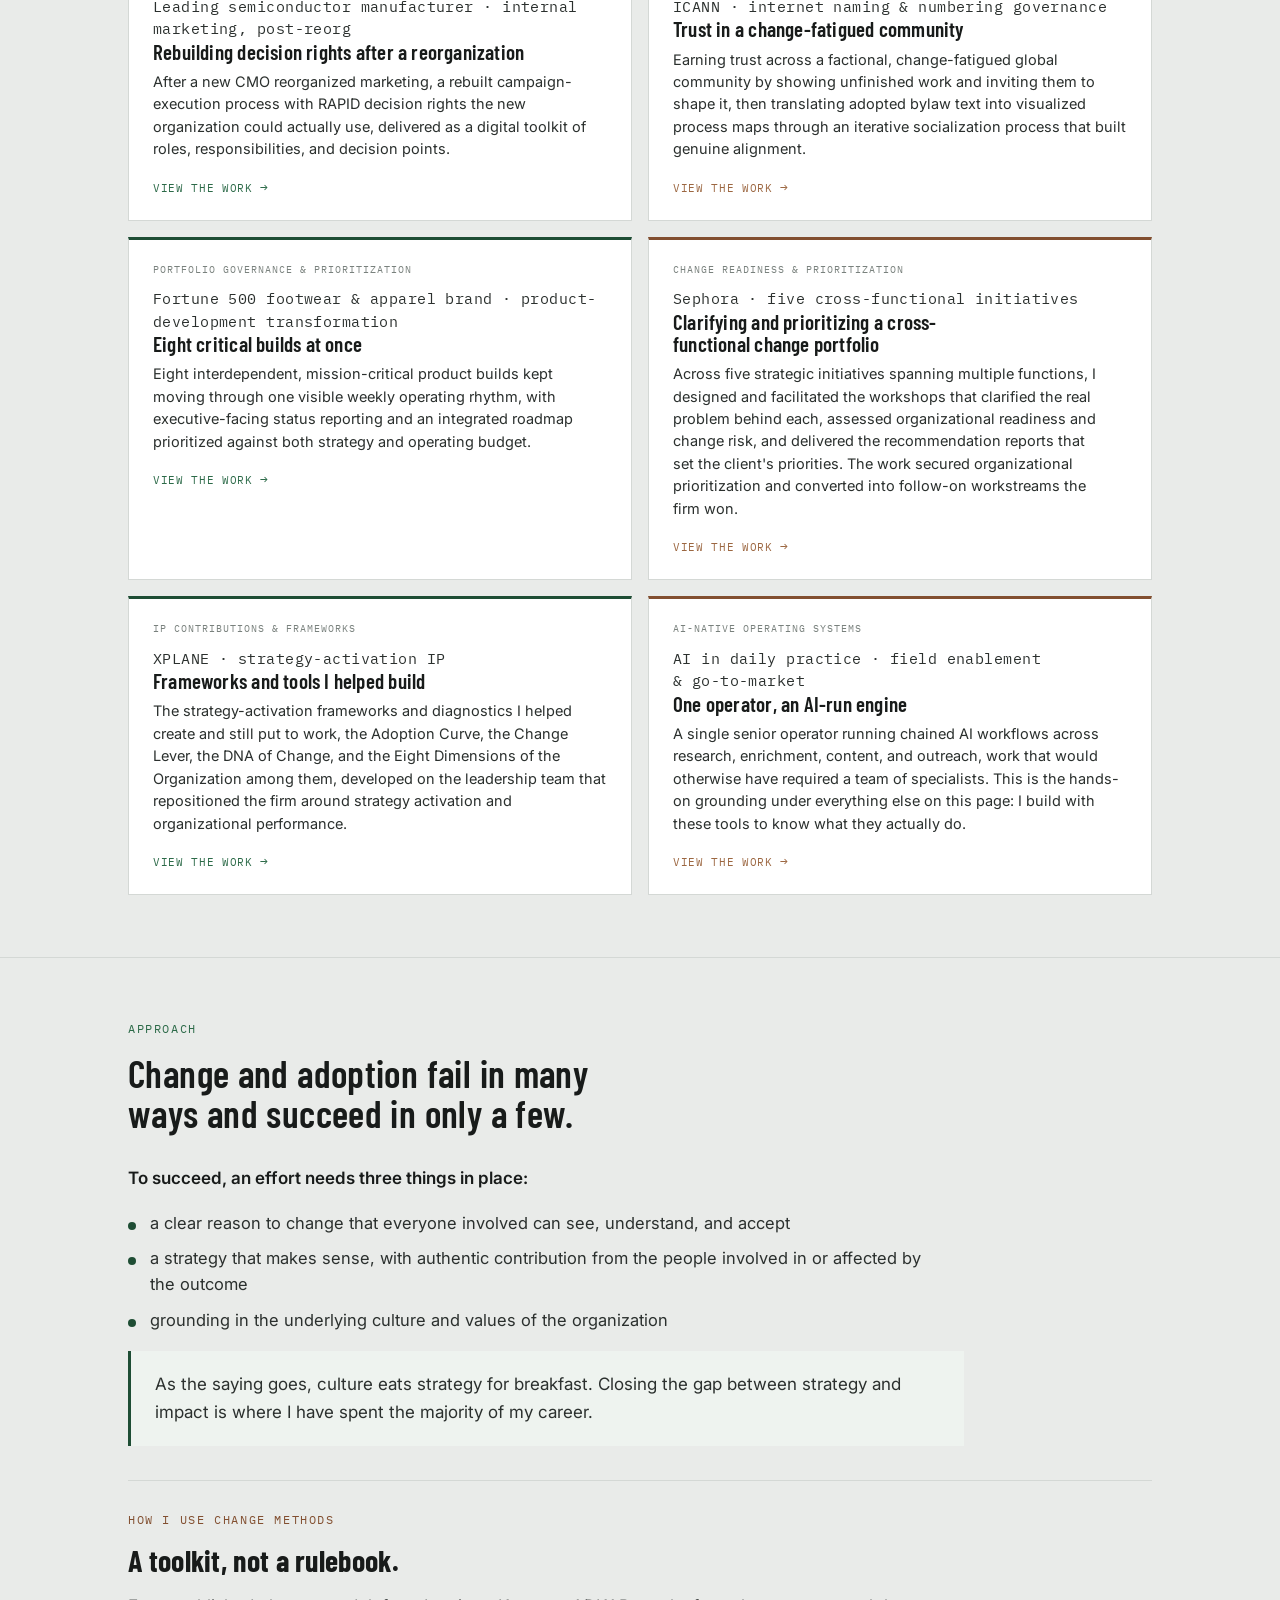
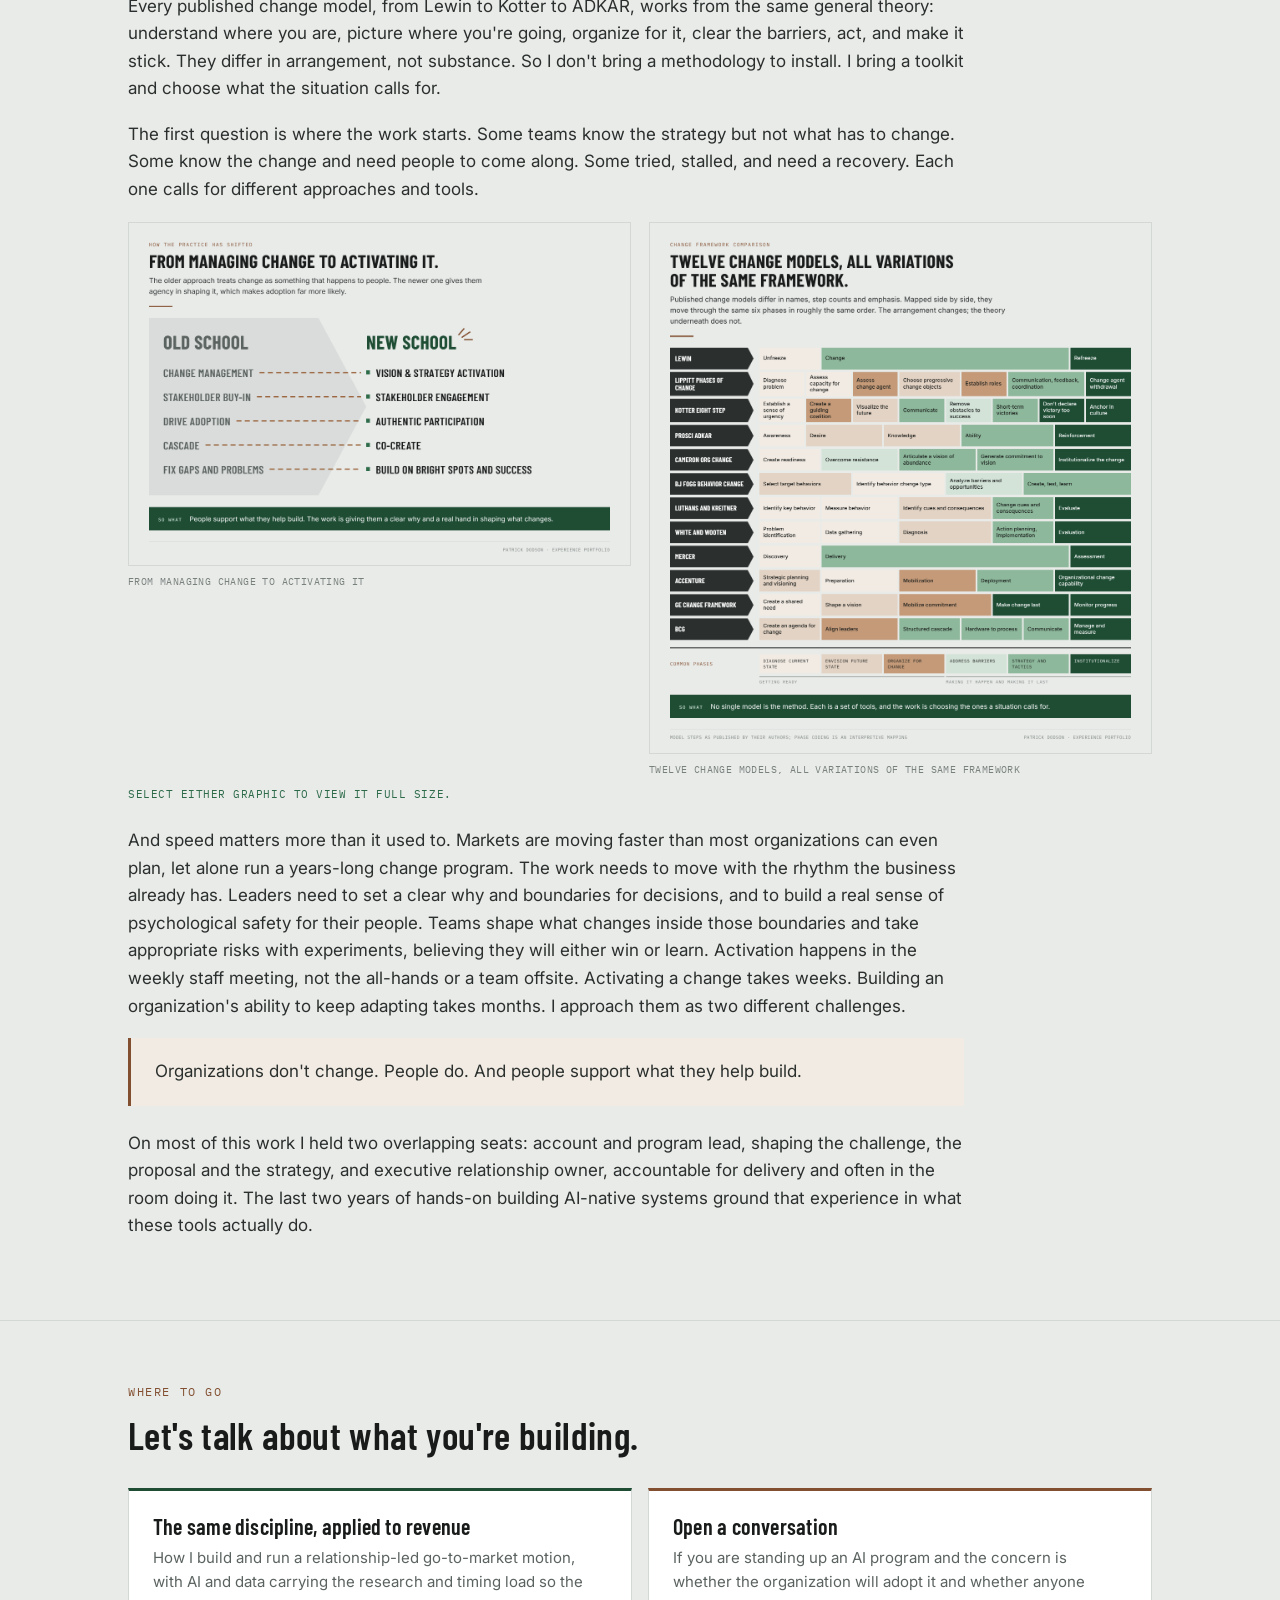
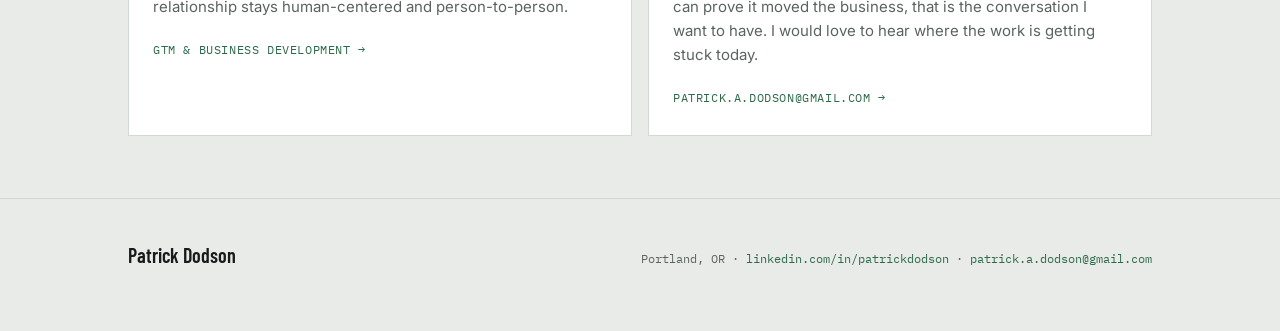
==== commit 066c86b0: "Retitle AI practice case and add scoped multi-agent claim (canon 3.59) Co-Authored-By: Claude Opus 5" ====
--- a/adoption-change.html
+++ b/adoption-change.html
@@ -362,8 +362,8 @@
  <div class="gcard um casecard" role="button" tabindex="0" data-case="ai-operator" aria-haspopup="dialog">
  <div class="tag">AI-native operating systems</div>
  <p class="client">AI in daily practice &middot; field enablement &amp; <span class="nb">go-to-market</span></p>
- <h3>One operator, an agentic team</h3>
- <p>A single senior operator directing an agentic team across research, enrichment, content, and outreach, work that would otherwise have required a team of specialists. This is the hands-on grounding under everything else on this page: I build with these tools to know what they actually do.</p>
+ <h3>One operator, an AI-run engine</h3>
+ <p>A single senior operator running chained AI workflows across research, enrichment, content, and outreach, work that would otherwise have required a team of specialists. This is the hands-on grounding under everything else on this page: I build with these tools to know what they actually do.</p>
  <div class="cardmore">View the work <span aria-hidden="true">&rarr;</span></div>
  </div>
 
@@ -454,7 +454,7 @@
 <div class="casesrc" id="case-semi-decision"><div class="tag">Process redesign &amp; decision rights</div><p class="client">Leading Semiconductor Manufacturer · internal marketing function, following a reorganization under a new CMO</p><h3>Rebuilding decision rights after a reorganization</h3><p class="cm-role">Role · account and program lead, and delivery team member</p><div class="cm-row"><span class="cm-label">Problem</span><p>A new CMO reorganized the marketing function, and campaign execution needed a consistent process and clear decision-making to match the new structure. Without it, the reorganization would leave people unsure who decided what, and the launch machine would stall on ambiguity.</p></div><div class="cm-row"><span class="cm-label">Complexity</span><p>The redesign had to span all marketing functions and supporting departments at once, and land a new decision model people would actually use in daily work, not just a diagram on a wall.</p></div><div class="cm-row"><span class="cm-label">What I did</span><p>Mapped current and future state across all marketing functions and supporting departments, and applied a RAPID decision model so every step of the new process carried a clear recommend, agree, perform, input, and decide. Built an interactive digital toolkit depicting roles, responsibilities, efforts, and decision points across the new operating process, so the reorganized team could see exactly how work and decisions now flowed.</p></div><div class="cm-row"><span class="cm-label">How it stuck</span><p>The interactive toolkit gave the reorganized function a shared, navigable reference for the new way of working, tied to the new structure rather than the habits of the old one.</p></div><div class="cm-row"><span class="cm-label">Result</span><p>A consistent campaign-execution process aligned to the reorganized marketing organization, with decision rights made explicit at every stage and a living reference the team could navigate.</p></div><figure class="cm-figbig"><img src="assets/img/semi_decision_1.jpg" alt="RAPID decision-rights card opened on the campaign process map"><figcaption>A stage of the redesigned process with its RAPID card opened, showing who recommends, agrees, performs, inputs, and decides.</figcaption></figure></div>
 <div class="casesrc" id="case-lowes"><div class="tag">Behavior change at scale</div><p class="client">Lowe's · customer experience transformation</p><h3>Turning 161,000 employees into creators</h3><p class="cm-role">Role · designed the proposal and was the XPLANE executive at the pitch; the XPLANE team delivered the program</p><div class="cm-row"><span class="cm-label">Problem</span><p>Lowe's set out to deliver a new customer experience across its stores, which meant moving frontline employees from an order-taker mindset to a creator mindset. The scale was the challenge: 1,710 stores, 161,000 employees, and 14 million customers.</p></div><div class="cm-row"><span class="cm-label">Complexity</span><p>A behavior change reaching every store and every employee segment, with no lever except influence, where success depended on frontline associates actually adopting a new way of working with customers.</p></div><div class="cm-row"><span class="cm-label">What the team did</span><p>The team established the organizational foundation for change. It audited current state to inform a current-to-future-state strategy, behavioral standards, and guidelines; built an employee engagement framework and a phased communications roadmap reaching every store; created an education program and an engagement toolkit of alignment maps, learning tools, in-store signage, playbooks, and executive presentations; produced a two-minute Creator Mindset animation and leadership learning maps; mapped the ideal customer experience at home, on the go, in-store, and in the contact center; and reinforced the behaviors with table tents in break rooms and cafeterias.</p></div><div class="cm-row"><span class="cm-label">How it stuck</span><p>The program created a network of change agents, equipped and authorized to drive the new customer-facing behaviors, who became the leaders driving the initiative across every store.</p></div><div class="cm-row"><span class="cm-label">Result</span><p>The organizational foundation for change established across 1,710 stores and 161,000 employees, with a change-agent network carrying the new behaviors into daily store operations.</p></div><div class="cm-figrow"><figure><img src="assets/img/lowes_1.jpg" alt="Changing the associate's mindset sketch"><figcaption>Changing the associate's mindset, from order-taker to creator, sketched with the team.</figcaption></figure><figure><img src="assets/img/lowes_2.jpg" alt="Creator Mindset animation still"><figcaption>A two-minute Creator Mindset animation set expectations for the new way of working.</figcaption></figure></div><figure class="cm-figbig"><img src="assets/img/lowes_3.jpg" alt="Inspiring Creators customer experience map"><figcaption>Customer experience mapping: the ideal outcome at home, on the go, in-store, and in the contact center.</figcaption></figure></div>
 <div class="casesrc" id="case-icann-trust"><div class="tag">Trust &amp; participatory change</div><p class="client">ICANN · the body coordinating and managing the internet's naming and numbering system</p><h3>Trust in a change-fatigued community</h3><p class="cm-role">Role · account and program lead, and active member of the delivery team</p><div class="cm-row"><span class="cm-label">Problem</span><p>ICANN needed to move its global multistakeholder community and its own organization through significant change in a very short timeframe. The community was factional and openly suspicious of incoming leadership. The roughly 400-person staff carried low morale and change fatigue from earlier efforts that never landed.</p></div><div class="cm-row"><span class="cm-label">Complexity</span><p>No single party had authority over the outcome. Trust had to be earned across groups with competing interests, and a new CEO's credibility was on the line before he had a track record to stand on.</p></div><div class="cm-row"><span class="cm-label">What I did</span><p>Where the usual move was to produce a finished visual in weeks that could be used for communicating a strategy, we worked with the incoming CEO to take a wholly different approach: creating partially-developed concepts and ideas and generating deliberately unfinished, blueprint-level drafts that signaled his understanding was still forming and invited the community to shape it rather than judge it. I helped design and run that participatory process, including multiple input and collaboration sessions with ICANN staff and Community Leaders, and even a single community input session with more than 800 attendees at a global ICANN meeting. The results of those efforts drove production of finished visual infographic maps from the community's own inputs. In parallel I designed and help lead a culture assessment for the core organization: one-on-one interviews with executives and board members, a working session with staff, and a Culture and Change report and strategic narrative that paired current and future-state maps with a specific change case, including surfaced obstacles, and recommendation approaches to address them.</p></div><div class="cm-row"><span class="cm-label">How it stuck</span><p>Showing unfinished work turned stakeholders into participants and changed judgment into contribution. The process itself became the vehicle for building trust that carried into later change efforts. This is why we refer to the deliverables as artifacts: they are what is left behind that represents a change in how a team engages and solves sticky or complex challenges.</p></div><div class="cm-row"><span class="cm-label">Result</span><p>A shared framework of understanding across factions, and a repeatable participatory model the organization reused as it worked through its most consequential transitions.</p></div><blockquote class="cm-quote">"We count on this partnership to help us navigate along the path of change."</blockquote><div class="cm-figrow"><figure><img src="assets/img/icann_trust_2.jpg" alt="Working group facilitation sessions"><figcaption>Facilitating alignment across working groups and stakeholder communities.</figcaption></figure><figure><img src="assets/img/icann_trust_3.jpg" alt="Who Runs the Internet map built with the community"><figcaption>Maps built from the community's own inputs became shared reference points and frameworks for understanding and evaluating change progress, not top-down pronouncements that miss the mark.</figcaption></figure></div><figure class="cm-figbig"><img src="assets/img/icann_trust_1.jpg" alt="Culture change workshops and current-to-future-state maps"><figcaption>Culture Change Initiative: interviews, working sessions, paired current and future-state maps, and a culture change assessment for the executive leadership team.</figcaption></figure><p class="cm-more"><a href="icann.html">See the full ICANN body of work, 2012 to 2018 &rarr;</a></p></div>
-<div class="casesrc" id="case-ai-operator"><div class="tag">AI-native operating systems</div><p class="client">AI in daily practice · field enablement and go-to-market</p><h3>One operator, an agentic team</h3><p class="cm-role">Role · principal, built and operated end to end</p><div class="cm-row"><span class="cm-label">Problem</span><p>A market and channel development team ran an under-resourced field force that had to identify ideal-profile independent agencies for a professional employer offering, with limited tooling for the research.</p></div><div class="cm-row"><span class="cm-label">Complexity</span><p>The sourcing and qualification work was manual, slow, and hard to reproduce consistently across a field team, which put the burden on individual judgment rather than a repeatable rule.</p></div><div class="cm-row"><span class="cm-label">What I did</span><p>Built an operating engine, not a headcount. Claude and Clay for sourcing and enrichment, MCP integrations to bring local data files and web tools into the workflow, and generated outputs the field team could act on. From an 831-row licensing seed I narrowed to 398 verified independent agencies by territory and name-pattern rules, then scored to a 57-agency priority tier, and codified it as a portable playbook for other metros.</p></div><div class="cm-row"><span class="cm-label">Measured &amp; modeled</span><p>The row counts above are actuals. On effort, I built a bottom-up model, labeled as a model, that set a 4.5-hour-per-contact manual baseline and put a 600-contact run at roughly 2,700 hours of displaced manual effort against about four hours of engineering and human oversight.</p></div><div class="cm-row"><span class="cm-label">On my own engine</span><p>Same pattern for my own go-to-market work, with a quality-assurance step for sequences before outreach, and Claude, Figma, and GitHub to build proposal and pipeline engagements. Work that would have required a team of four, a marketing manager, an information and graphic designer, a UI and UX developer, and a content writer, I directed as a single senior operator running a comparable team of agentic members.</p></div><div class="cm-row"><span class="cm-label">The point</span><p>The staffing savings were real but beside the point for a bootstrapped operator. The breakthrough was cadence. What once took weeks now takes days; what took days now takes hours. Two purposeful years in the tools taught me what these systems actually do, so I can tell an organization what is worth implementing, and why, before it starts "flinging AI" at problems out of FOMO.</p></div><div class="cm-pipeline"><div class="cm-pnode"><div class="cm-pnm">Source &amp; enrich</div><div class="cm-pnd">Claude + Clay</div></div><div class="cm-parw">&rarr;</div><div class="cm-pnode"><div class="cm-pnm">Integrate</div><div class="cm-pnd">MCP: local files + web tools</div></div><div class="cm-parw">&rarr;</div><div class="cm-pnode"><div class="cm-pnm">Score &amp; rule</div><div class="cm-pnd">territory + pattern rules, priority tiers</div></div><div class="cm-parw">&rarr;</div><div class="cm-pnode"><div class="cm-pnm">Generate</div><div class="cm-pnd">field-ready outputs &amp; surfaces</div></div><div class="cm-parw">&rarr;</div><div class="cm-pnode"><div class="cm-pnm">Oversee</div><div class="cm-pnd">QA + human judgment</div></div></div></div>
+<div class="casesrc" id="case-ai-operator"><div class="tag">AI-native operating systems</div><p class="client">AI in daily practice · field enablement and go-to-market</p><h3>One operator, an AI-run engine</h3><p class="cm-role">Role · principal, built and operated end to end</p><div class="cm-row"><span class="cm-label">Problem</span><p>A market and channel development team ran an under-resourced field force that had to identify ideal-profile independent agencies for a professional employer offering, with limited tooling for the research.</p></div><div class="cm-row"><span class="cm-label">Complexity</span><p>The sourcing and qualification work was manual, slow, and hard to reproduce consistently across a field team, which put the burden on individual judgment rather than a repeatable rule.</p></div><div class="cm-row"><span class="cm-label">What I did</span><p>Built an operating engine, not a headcount. Claude and Clay for sourcing and enrichment, MCP integrations to bring local data files and web tools into the workflow, and generated outputs the field team could act on. From an 831-row licensing seed I narrowed to 398 verified independent agencies by territory and name-pattern rules, then scored to a 57-agency priority tier, and codified it as a portable playbook for other metros.</p></div><div class="cm-row"><span class="cm-label">Measured &amp; modeled</span><p>The row counts above are actuals. On effort, I built a bottom-up model, labeled as a model, that set a 4.5-hour-per-contact manual baseline and put a 600-contact run at roughly 2,700 hours of displaced manual effort against about four hours of engineering and human oversight.</p></div><div class="cm-row"><span class="cm-label">On my own engine</span><p>Same pattern for my own go-to-market work, with a quality-assurance step for sequences before outreach, and Claude, Figma, and GitHub to build proposal and pipeline engagements. Work that would have required a team of four, a marketing manager, an information and graphic designer, a UI and UX developer, and a content writer, I directed as a single senior operator running chained AI workflows in their place. My job-search system goes further: a multi-agent workflow in which an orchestrator hands each application to separate agents that frame, outline, draft, check it against my record, and read it cold, with a stop for my approval before anything is drafted.</p></div><div class="cm-row"><span class="cm-label">The point</span><p>The staffing savings were real but beside the point for a bootstrapped operator. The breakthrough was cadence. What once took weeks now takes days; what took days now takes hours. Two purposeful years in the tools taught me what these systems actually do, so I can tell an organization what is worth implementing, and why, before it starts "flinging AI" at problems out of FOMO.</p></div><div class="cm-pipeline"><div class="cm-pnode"><div class="cm-pnm">Source &amp; enrich</div><div class="cm-pnd">Claude + Clay</div></div><div class="cm-parw">&rarr;</div><div class="cm-pnode"><div class="cm-pnm">Integrate</div><div class="cm-pnd">MCP: local files + web tools</div></div><div class="cm-parw">&rarr;</div><div class="cm-pnode"><div class="cm-pnm">Score &amp; rule</div><div class="cm-pnd">territory + pattern rules, priority tiers</div></div><div class="cm-parw">&rarr;</div><div class="cm-pnode"><div class="cm-pnm">Generate</div><div class="cm-pnd">field-ready outputs &amp; surfaces</div></div><div class="cm-parw">&rarr;</div><div class="cm-pnode"><div class="cm-pnm">Oversee</div><div class="cm-pnd">QA + human judgment</div></div></div></div>
 <div class="casesrc" id="case-footwear"><div class="tag">Portfolio governance</div><p class="client">Fortune 500 footwear and apparel brand · product-development transformation</p><h3>Eight critical builds at once</h3><p class="cm-role">Role · program lead, portfolio governance</p><div class="cm-row"><span class="cm-label">Problem</span><p>The brand was building a suite of eight distinct but interrelated, mission-critical product-development tools to replace legacy systems, each sponsored inside a complex organization with competing priorities.</p></div><div class="cm-row"><span class="cm-label">Complexity</span><p>Concurrent workstreams with different owners and dependencies. Left implicit, collisions and trade-offs surface late, and decisions get made reactively, late, and often absent of strategic context.</p></div><div class="cm-row"><span class="cm-label">What I did</span><p>I designed and facilitated a day-long strategy and planning session for the entire 35-plus-member team across all eight products, surfacing opportunities and tension points for the team to address together and align on the strategy. From there I made the work visible: an interactive dashboard shown on a large screen in the weekly team stand-up, with a multi-step escalation framework and, for each step, the associated content and the actions for remedy or resolution. Every workstream, its timing, dependencies, and benefits, was on the wall for everyone to see and reference.</p></div><div class="cm-row"><span class="cm-label">How it worked</span><p>When collisions surfaced, leaders made informed trade-offs together, aligned to the primary strategy, and everyone understood the reasoning behind a decision. The discipline was to keep the conversation about getting the answer right, not about individual or functional agendas, which only holds when everyone is bought into the strategy first.</p></div><div class="cm-row"><span class="cm-label">Result</span><p>A running operating rhythm that surfaced trade-offs early and resolved them in the open, across eight interdependent builds.</p></div></div>
 <div class="casesrc" id="case-university"><div class="tag">Enterprise adoption</div><p class="client">Large for-profit university system · enterprise IT migration</p><h3>Adoption built to outlast the project</h3><p class="cm-role">Role · account and program lead</p><div class="cm-row"><span class="cm-label">Problem</span><p>A migration to a new enterprise IT platform across 80 campuses in 17 states, affecting more than 70,000 students. Success depended on staff actually adopting new roles, workflows, and behaviors, not just the system going live.</p></div><div class="cm-row"><span class="cm-label">Complexity</span><p>The technical implementers owned the detailed, largely impenetrable training content for every process. Left there, adoption would stall on material no one could use day to day.</p></div><div class="cm-row"><span class="cm-label">What I did</span><p>Ran a gap analysis between current state and the target vision to surface barriers, clarified the value proposition to secure buy-in, and focused on the 100 most common use cases, turning dense content into accessible visual desk references for each of the six student-facing departments on every campus. Built a train-the-trainer ambassador network to create advocates, set behavior and performance standards by employee segment across more than 100 new processes, and stood up a dashboard that tracked adoption and satisfaction to monitor and optimize the rollout.</p></div><div class="cm-row"><span class="cm-label">How it stuck</span><p>The ambassador and champion network stayed in place after launch to keep people supported and accountable, and the university's own teams carried the new ways of working forward rather than the effort ending at go-live.</p></div><div class="cm-row"><span class="cm-label">Result</span><p>An 18-month program run alongside the integrator, with new standards across more than 100 processes and adoption and satisfaction tracked on the rollout dashboard throughout.</p></div><div class="cm-figrow"><figure><img src="assets/img/university_2.jpg" alt="Accessible visual desk reference for a process"><figcaption>Dense process content turned into accessible visual desk references for the most common use cases.</figcaption></figure><figure><img src="assets/img/university_3.jpg" alt="18-month activation roadmap across stakeholder tiers"><figcaption>An 18-month activation roadmap sequencing awareness, training, and go-live support across every stakeholder tier.</figcaption></figure></div><figure class="cm-figbig"><img src="assets/img/university_1.jpg" alt="Change initiative journey map"><figcaption>The change journey mapped for staff: a phased path from preview and inform, through training, to go-live.</figcaption></figure></div>
 <div class="casesrc" id="case-ip-frameworks"><div class="tag">IP contributions &amp; frameworks</div><p class="client">Frameworks and diagnostics I helped create at XPLANE and regularly put to work</p><h3>Frameworks and tools I helped build</h3><p class="cm-role">Role · co-author and practitioner</p><div class="cm-row"><span class="cm-label">In practice</span><p>A method is only as good as its adoption, so I lean on a core set of frameworks and tools that make change legible to the people living through it. I helped build these during my time at XPLANE, and I still reach for them.</p></div><p class="cm-hint">Select any framework to view it full size.</p><div class="cm-figrow"><figure><img src="assets/img/ip_frameworks_1.jpg" alt="Adoption Curve"><figcaption>The Adoption Curve: moving people from Hear it, to Believe it, to Live it, tracked as degree of support over time.</figcaption></figure><figure data-lbset="changelever" data-idx="0" data-lbhint="Opens the worksheet"><img src="assets/img/ip_frameworks_2.jpg" alt="Change Lever"><figcaption>The Change Lever: strategy and tactics move an organization from current to future state, with capacity for change as the fulcrum. Opens the annotated worksheet.</figcaption></figure><figure data-lbset="dna" data-idx="0" data-lbhint="Opens the workbook"><img src="assets/img/ip_frameworks_3.jpg" alt="DNA of Change eight design principles"><figcaption>DNA of Change: eight design principles for organizational transformation. Opens the full 46-page workbook and its eight worksheets.</figcaption></figure><figure><img src="assets/img/ip_frameworks_8.jpg" alt="Eight Dimensions of the Organization"><figcaption>Eight Dimensions of the Organization: vision and strategy, structure, process, systems and tools, talent, knowledge and skills, behaviors, and culture. A map of everything a change has to touch, flexed to fit the group in the room.</figcaption></figure><figure><img src="assets/img/ip_frameworks_4.jpg" alt="Barriers to Behavior Change diagnostic"><figcaption>Barriers to Behavior Change: a user-centered diagnostic for surfacing where resistance actually lives.</figcaption></figure><figure><img src="assets/img/ip_frameworks_5.jpg" alt="Change framework comparison across major change models"><figcaption>A comparison of the major change models, from Lewin and Kotter to Prosci and BJ Fogg, mapped to common phases. I work across them rather than pledging to one.</figcaption></figure><figure><img src="assets/img/ip_frameworks_6.jpg" alt="Process improvement methods compared: Lean, Six Sigma, and Visual Process Innovation"><figcaption>Visual Process Innovation mapped against the major process-improvement methods, showing where Lean, Six Sigma, and the rest each fit.</figcaption></figure><figure><img src="assets/img/ip_frameworks_7.jpg" alt="Six core principles of Visual Process Innovation"><figcaption>The six core principles of Visual Process Innovation.</figcaption></figure></div></div>
